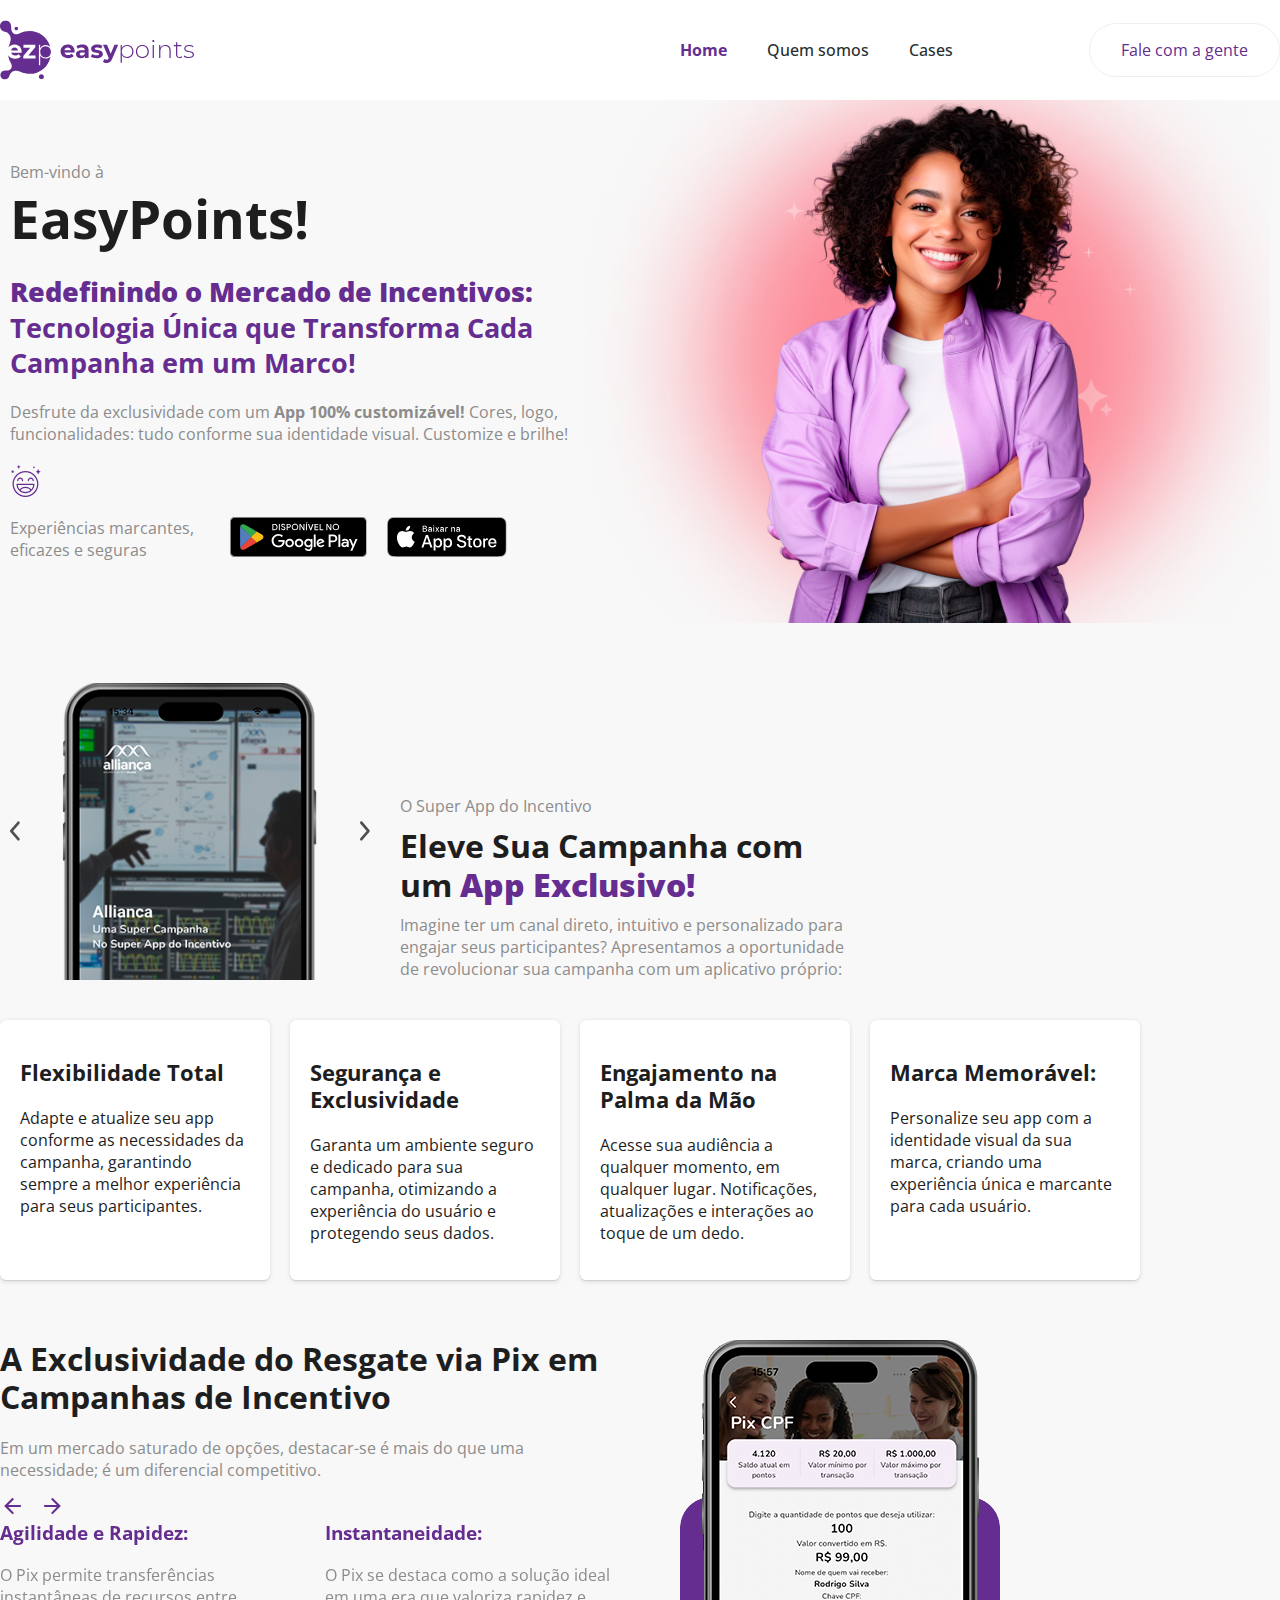
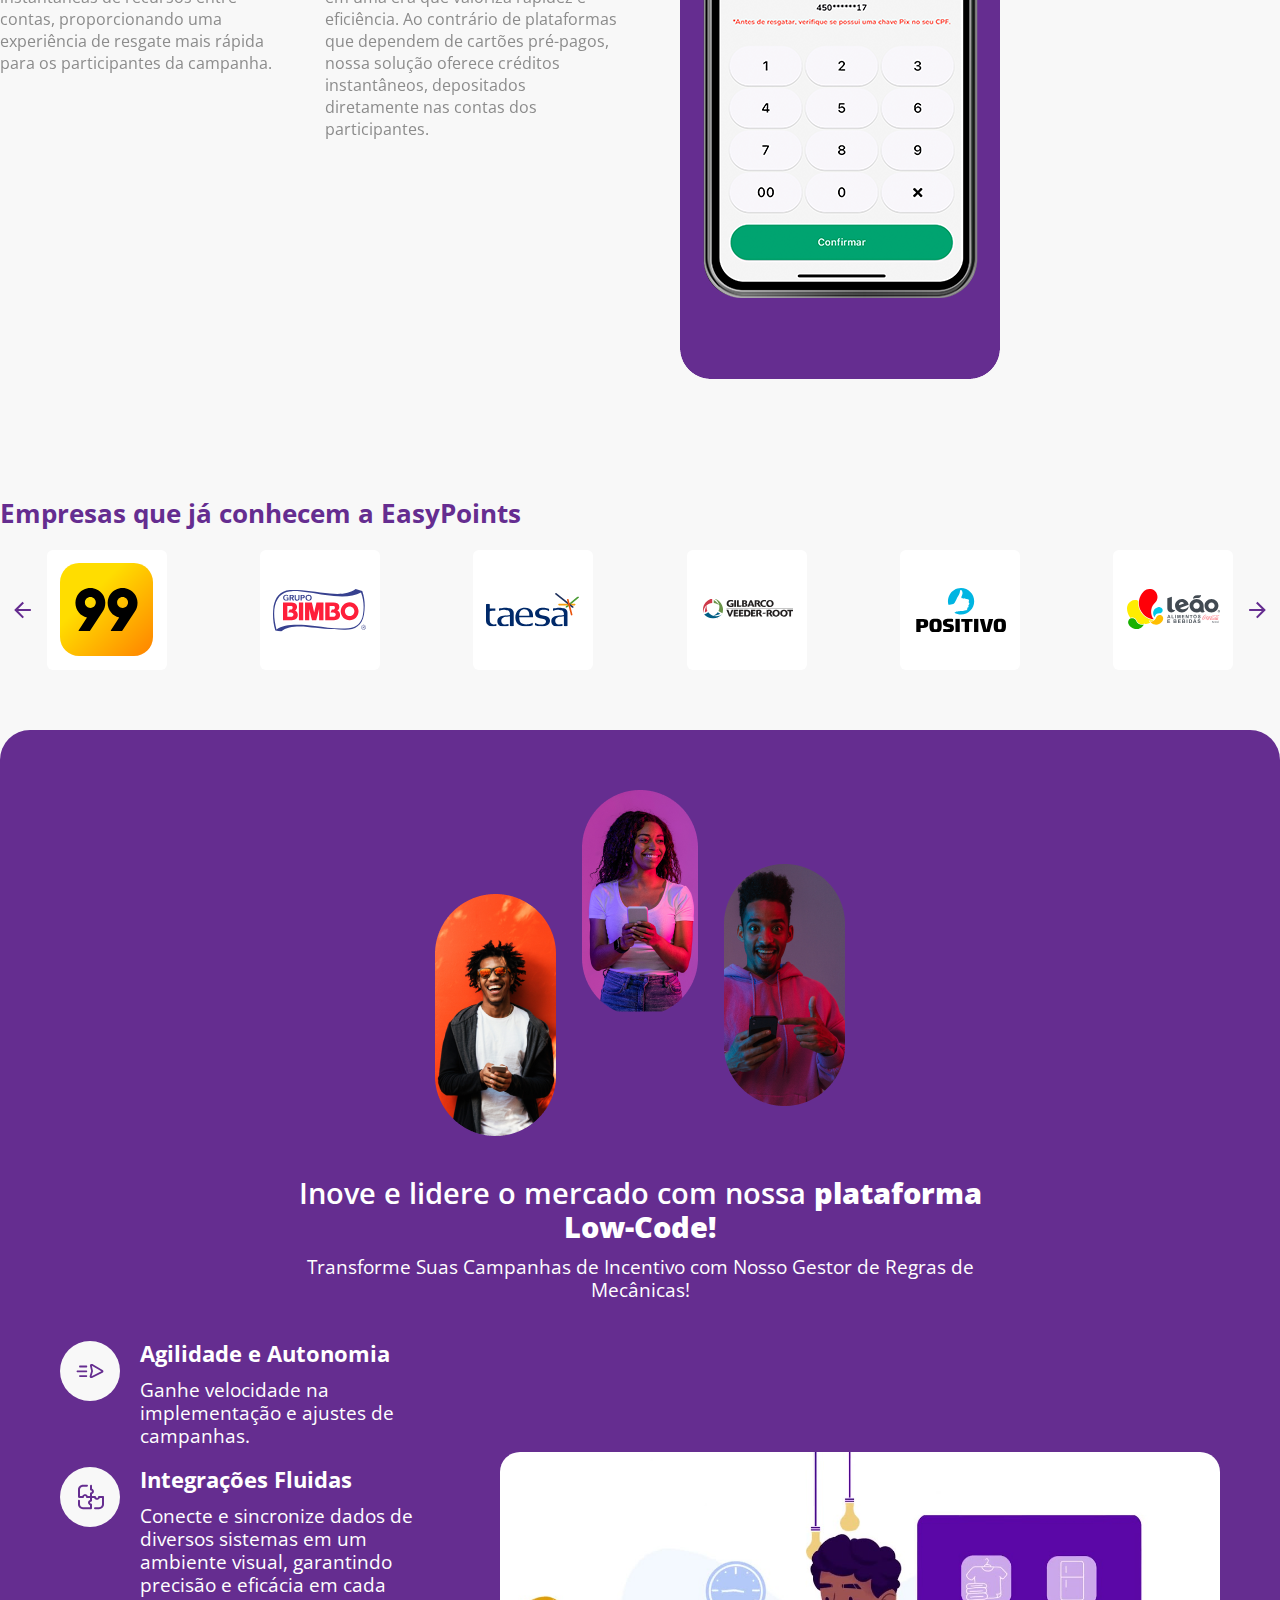
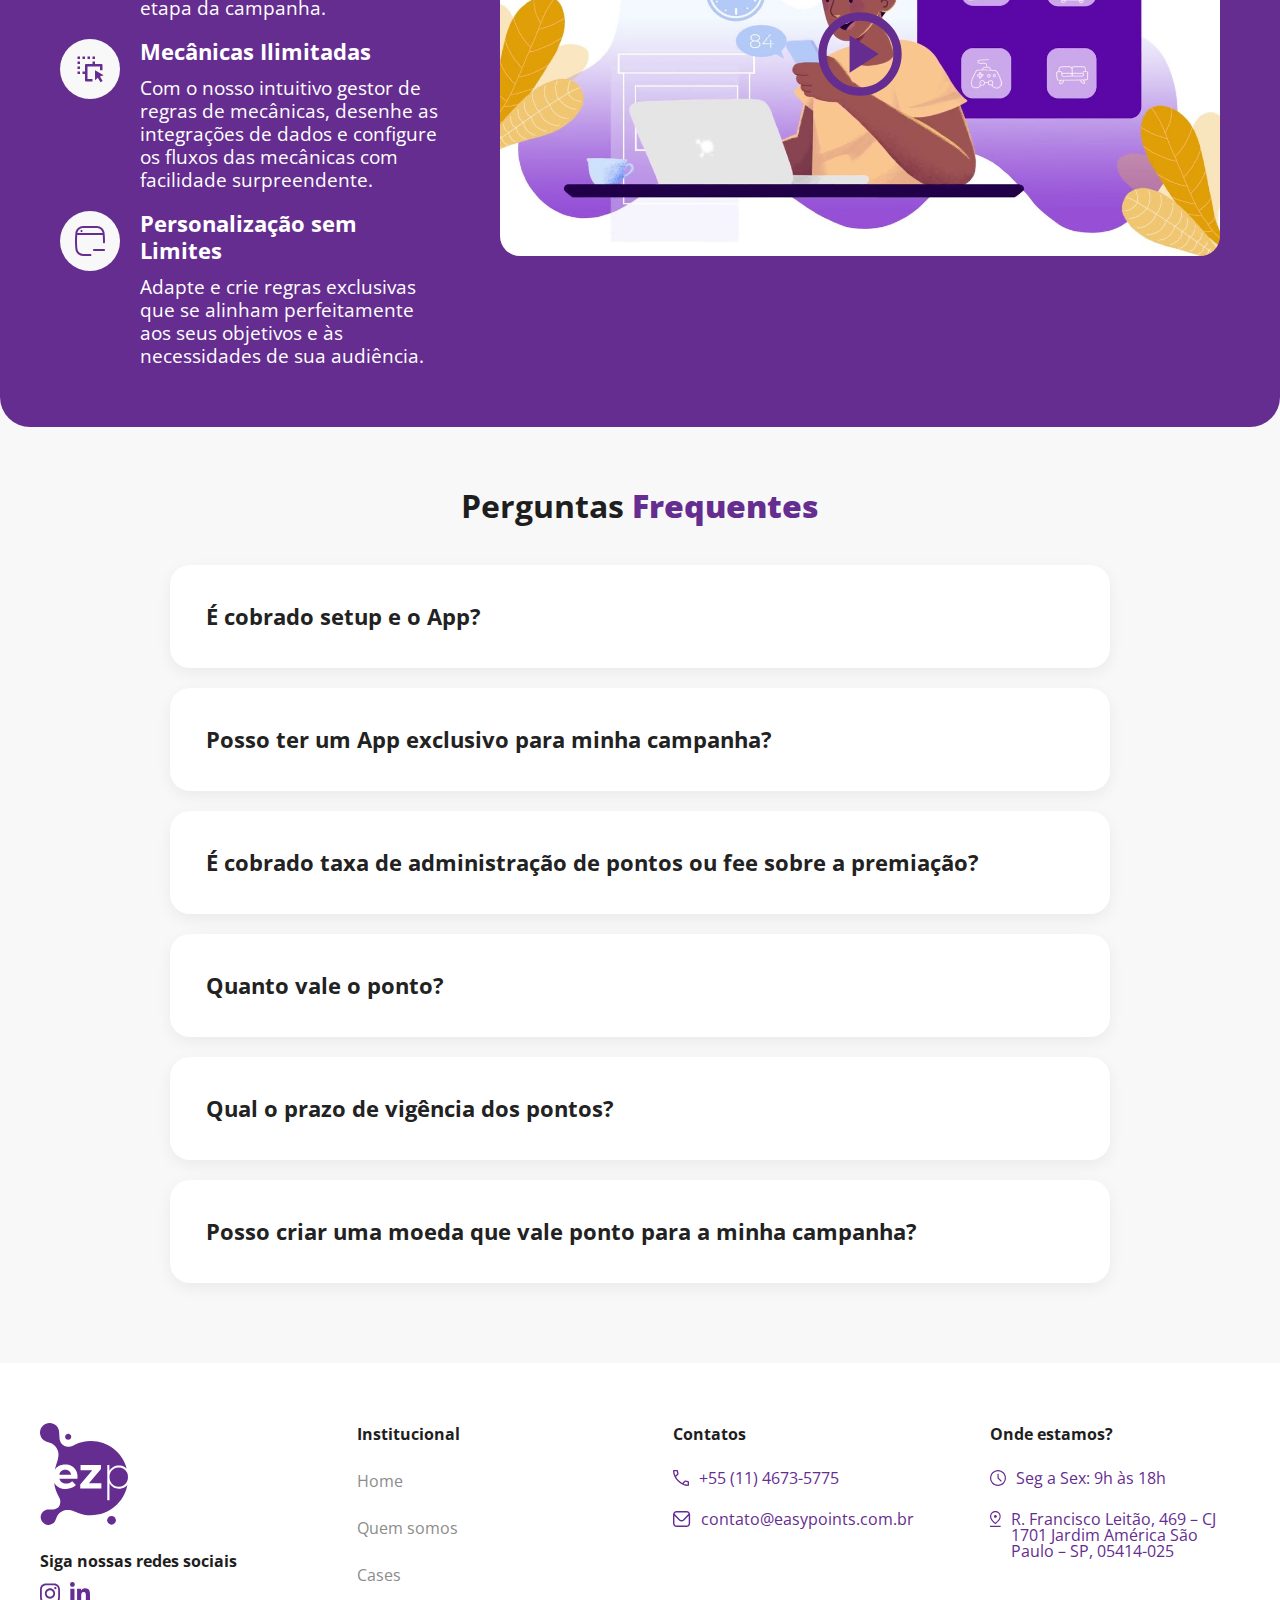
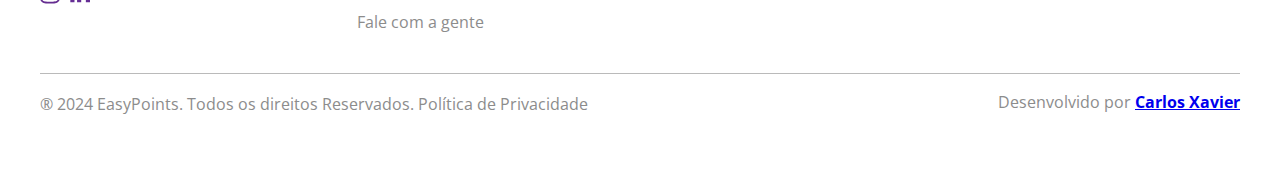
==== index.html @ 07f741fc "add page cases" ====
<!DOCTYPE html>
<html lang="pt-br">

<head>
    <meta charset="UTF-8">
    <meta name="viewport" content="width=device-width, initial-scale=1.0">
    <title>Home - EasyPoints Incentivos</title>
    <link rel="stylesheet" href="css/style.css">
    <link rel="stylesheet" href="css/swiper-bundle.min.css">
    <meta name="description"
        content="Saiba mais sobre a EasyPoints, a plataforma de automação em campanhas de incentivo, única com App 100% personalizado e customizado.">
    <link rel="apple-touch-icon" sizes="180x180" href="favicon/apple-touch-icon.png">
    <link rel="icon" type="image/png" sizes="32x32" href="favicon/favicon-32x32.png">
    <link rel="icon" type="image/png" sizes="16x16" href="favicon/favicon-16x16.png">
    <link rel="manifest" href="favicon/site.webmanifest">
    <meta name="msapplication-TileColor" content="#da532c">
    <meta name="theme-color" content="#ffffff">
</head>

<body>


    <header>
        <div class="menu_mobile">

            <a href="index.html">
                <img src="img/easy-points_logo.svg" alt="Easy points">
            </a>

            <svg class="menu_open" width="64" height="30" viewBox="0 0 64 30" fill="none"
                xmlns="http://www.w3.org/2000/svg">
                <rect width="64" height="2" rx="1" fill="#652d90" />
                <rect y="14" width="42.9589" height="2" rx="1" fill="#652d90" />
                <rect y="28" width="56.9863" height="2" rx="1" fill="#652d90" />
            </svg>

        </div>

        <div class="container_menu" id="container_menu">
            <div class="container_menu_int">
                <div class="area_menu">

                    <svg class="close" width="33" height="32" viewBox="0 0 33 32" fill="none"
                        xmlns="http://www.w3.org/2000/svg">
                        <rect x="0.583984" y="30.4811" width="42.9589" height="2" rx="1"
                            transform="rotate(-45 0.583984 30.4811)" fill="#ffffff" />
                        <rect x="30.9604" y="31.8955" width="42.9589" height="2" rx="1"
                            transform="rotate(-135 30.9604 31.8955)" fill="#ffffff" />
                    </svg>

                    <a href="index.html">
                        <img class="logo_desktop" src="img/easy-points_logo.svg" alt="Easy points">
                    </a>

                    <div class="area_menu_btn">
                        <nav>
                            <ul>
                                <li>
                                    <a class="active" href="index.html">Home</a>
                                </li>
                                <li>
                                    <a href="quem_somos.html">Quem somos</a>
                                </li>
                                <li>
                                    <a href="cases.html">Cases</a>
                                </li>
                            </ul>
                        </nav>

                        <a class="btn_menu_link" href="#">

                            <h2>
                                Fale com a gente
                            </h2>

                        </a>


                    </div>


                </div>
            </div>
        </div>
    </header>

    <main>
        <section id="home">
            <div class="container_1">
                <div class="container_1_int">
                    <div class="area_container_1">
                        <div class="area_text_container_1">
                            <div class="area_titles_container_1">
                                <div class="info_container_1">
                                    <p>
                                        Bem-vindo à
                                    </p>
                                </div>
                                <div class="title_container_1">
                                    <h1>
                                        EasyPoints!
                                    </h1>
                                </div>
                            </div>

                            <div class="sub_title_container_1">
                                <p>
                                    <b>Redefinindo o Mercado de Incentivos:</b>
                                    Tecnologia Única que Transforma
                                    Cada Campanha em um Marco!
                                </p>
                            </div>

                            <div class="sub_info_container_1">
                                <p>
                                    Desfrute da exclusividade com um <b>App 100% customizável!</b> Cores, logo,
                                    funcionalidades: tudo conforme sua identidade visual. Customize e brilhe!
                                </p>
                            </div>

                            <img src="img/icon_happy.svg" alt="">

                            <div class="area_app_containe_1">
                                <div class="sub_info_container_1">
                                    <p>
                                        Experiências marcantes,
                                        eficazes e seguras
                                    </p>
                                </div>
                                <a href="#">
                                    <img src="img/icon-googleplay-adges.svg" alt="">
                                </a>
                                <a href="#">
                                    <img src="img/icon-apple-adges.svg" alt="">
                                </a>

                            </div>

                        </div>

                        <img class="hero_home" src="img/hero-home.png" alt="">

                    </div>
                </div>
            </div>
        </section>
    </main>


    <div class="container_2">
        <div class="container_2_int">
            <div class="area_container_2">
                <div class="swiper_1 swiper mx-0 ml-0 p-0 relative overflow-hidden transition-opacity h-8"
                    x-ref="container">
                    <div class="swiper-wrapper flex flex-rows justify-start items-center text-sm !ease-linear">

                        <div class="swiper-slide">
                            <img src="img/app_ezp_allianca-300x297.png" alt="">
                        </div>
                        <div class="swiper-slide">
                            <img src="img/app_ezp_jcb-300x297.png" alt="">
                        </div>
                        <div class="swiper-slide">
                            <img src="img/app_ezp_rodoil-300x297.png" alt="">
                        </div>
                        <div class="swiper-slide">
                            <img src="img/app_ezp_viter-300x297.png" alt="">
                        </div>

                    </div>
                    <svg class="swiper-button-prev" width="10" height="44" viewBox="0 0 25 49" fill="none"
                        xmlns="http://www.w3.org/2000/svg">
                        <path
                            d="M23.3889 1.07059C23.9843 1.7563 24.3188 2.68619 24.3188 3.65578C24.3188 4.62536 23.9843 5.55525 23.3889 6.24096L7.66668 24.3409L23.3889 42.4409C23.9675 43.1305 24.2876 44.0542 24.2804 45.0129C24.2731 45.9716 23.9391 46.8887 23.3502 47.5667C22.7613 48.2447 21.9647 48.6292 21.1319 48.6375C20.2991 48.6459 19.4968 48.2773 18.8977 47.6112L0.92995 26.9261C0.334503 26.2404 1.879e-07 25.3105 1.80702e-07 24.3409C1.73504e-07 23.3713 0.334503 22.4414 0.92995 21.7557L18.8977 1.07059C19.4934 0.385092 20.3011 0 21.1433 0C21.9855 0 22.7933 0.385092 23.3889 1.07059Z"
                            fill="#514F4F" />
                    </svg>


                    <svg class="swiper-button-next" width="10" height="44" viewBox="0 0 25 49" fill="none"
                        xmlns="http://www.w3.org/2000/svg">
                        <path
                            d="M0.929957 47.5671C0.334511 46.8814 7.84429e-06 45.9515 7.92185e-06 44.9819C7.99942e-06 44.0123 0.334511 43.0824 0.929957 42.3967L16.6522 24.2968L0.92996 6.19682C0.351389 5.50719 0.0312459 4.58353 0.0384825 3.6248C0.045719 2.66606 0.379757 1.74895 0.968651 1.07099C1.55754 0.393038 2.35418 0.00848578 3.18697 0.000154555C4.01976 -0.00817667 4.82207 0.360384 5.42111 1.02645L23.3889 21.7116C23.9843 22.3973 24.3188 23.3272 24.3188 24.2968C24.3188 25.2664 23.9843 26.1963 23.3889 26.882L5.42111 47.5671C4.82548 48.2526 4.01775 48.6377 3.17553 48.6377C2.33332 48.6377 1.52558 48.2526 0.929957 47.5671Z"
                            fill="#514F4F" />
                    </svg>

                </div>


                <div class="area_text_container_2">
                    <div class="info_container_2">
                        <p>
                            O Super App do Incentivo
                        </p>
                    </div>
                    <div class="title_container_2">
                        <h2>
                            Eleve Sua Campanha com um <b>App Exclusivo!</b>
                        </h2>
                    </div>
                    <div class="sub_title_container_2">
                        <p>
                            Imagine ter um canal direto, intuitivo e personalizado para engajar seus participantes?
                            Apresentamos a oportunidade de revolucionar sua campanha com um aplicativo próprio:
                        </p>
                    </div>
                </div>

            </div>

            <div class="area_box_container_2">
                <div class="box_container_2">
                    <div class="box_container_2_int">
                        <div class="title_box_container_2">
                            <h2>
                                Flexibilidade Total
                            </h2>
                        </div>
                        <div class="sub_title_box_container_2">
                            <p>
                                Adapte e atualize seu app conforme as necessidades da campanha, garantindo sempre a
                                melhor experiência para seus participantes.
                            </p>
                        </div>
                    </div>
                </div>
                <div class="box_container_2">
                    <div class="box_container_2_int">
                        <div class="title_box_container_2">
                            <h2>
                                Segurança e Exclusividade
                            </h2>
                        </div>
                        <div class="sub_title_box_container_2">
                            <p>
                                Garanta um ambiente seguro e dedicado para sua campanha, otimizando a experiência do
                                usuário e protegendo seus dados.
                            </p>
                        </div>
                    </div>
                </div>
                <div class="box_container_2">
                    <div class="box_container_2_int">
                        <div class="title_box_container_2">
                            <h2>
                                Engajamento na Palma da Mão
                            </h2>
                        </div>
                        <div class="sub_title_box_container_2">
                            <p>
                                Acesse sua audiência a qualquer momento, em qualquer lugar. Notificações, atualizações e
                                interações ao toque de um dedo.
                            </p>
                        </div>
                    </div>
                </div>
                <div class="box_container_2">
                    <div class="box_container_2_int">
                        <div class="title_box_container_2">
                            <h2>
                                Marca Memorável:
                            </h2>
                        </div>
                        <div class="sub_title_box_container_2">
                            <p>
                                Personalize seu app com a identidade visual da sua marca, criando uma experiência única
                                e marcante para cada usuário.
                            </p>
                        </div>
                    </div>
                </div>
            </div>

        </div>
    </div>



    <div class="container_3">
        <div class="container_3_int">
            <div class="area_container_3">

                <div class="area_text_container_3">
                    <div class="area_title_container_3">
                        <div class="title_container_3">
                            <h2>
                                A Exclusividade do Resgate via Pix em Campanhas de Incentivo
                            </h2>
                        </div>
                        <div class="sub_title_container_3">
                            <p>
                                Em um mercado saturado de opções, destacar-se é mais do que uma necessidade; é um
                                diferencial competitivo.
                            </p>
                        </div>
                    </div>


                    <div class="swiper_2 swiper mx-0 ml-0 p-0 relative overflow-hidden transition-opacity h-8"
                        x-ref="container">
                        <div class="swiper-wrapper flex flex-rows justify-start items-center text-sm !ease-linear">

                            <div class="swiper-slide">
                                <div class="area_box_text_container_3">
                                    <div class="title_box_container_3">
                                        <h2>
                                            Agilidade e Rapidez:
                                        </h2>
                                    </div>
                                    <div class="sub_title_box_container_3">
                                        <p>
                                            O Pix permite transferências instantâneas de recursos entre contas,
                                            proporcionando uma experiência de resgate mais rápida para os participantes
                                            da campanha.
                                        </p>
                                    </div>
                                </div>
                            </div>

                            <div class="swiper-slide">
                                <div class="area_box_text_container_3">
                                    <div class="title_box_container_3">
                                        <h2>
                                            Instantaneidade:
                                        </h2>
                                    </div>
                                    <div class="sub_title_box_container_3">
                                        <p>
                                            O Pix se destaca como a solução ideal em uma era que valoriza rapidez e
                                            eficiência. Ao contrário de plataformas que dependem de cartões pré-pagos,
                                            nossa solução oferece créditos instantâneos, depositados diretamente nas
                                            contas dos participantes.
                                        </p>
                                    </div>
                                </div>
                            </div>

                            <div class="swiper-slide">
                                <div class="area_box_text_container_3">
                                    <div class="title_box_container_3">
                                        <h2>
                                            Menos é Mais:
                                        </h2>
                                    </div>
                                    <div class="sub_title_box_container_3">
                                        <p>
                                            Ao reduzir a demanda por plástico e papel na produção de cartões físicos de
                                            premiação, contribuímos para a conservação de recursos naturais, como água e
                                            energia, que são utilizados no processo de fabricação desses materiais.
                                        </p>
                                    </div>
                                </div>
                            </div>

                            <div class="swiper-slide">
                                <div class="area_box_text_container_3">
                                    <div class="title_box_container_3">
                                        <h2>
                                            Personalização e Segurança:
                                        </h2>
                                    </div>
                                    <div class="sub_title_box_container_3">
                                        <p>
                                            O Pix é permitido apenas para a chave que seja do tipo CPF e do próprio
                                            participante, garantimos uma experiência personalizada e mais segura. Isso
                                            assegura que os prêmios sejam destinados diretamente ao indivíduo
                                            reconhecido, sem margem para erros ou fraudes.
                                        </p>
                                    </div>
                                </div>
                            </div>

                            <div class="swiper-slide">
                                <div class="area_box_text_container_3">
                                    <div class="title_box_container_3">
                                        <h2>
                                            Segurança Garantida:
                                        </h2>
                                    </div>
                                    <div class="sub_title_box_container_3">
                                        <p>
                                            Com os rigorosos protocolos de segurança do sistema Pix, os participantes
                                            têm total confiança de que suas transações são seguras.
                                        </p>
                                    </div>
                                </div>
                            </div>

                            <div class="swiper-slide">
                                <div class="area_box_text_container_3">
                                    <div class="title_box_container_3">
                                        <h2>
                                            Sem Taxas Escondidas:
                                        </h2>
                                    </div>
                                    <div class="sub_title_box_container_3">
                                        <p>
                                            Enquanto cartões pré-pagos frequentemente embutem custos adicionais, o
                                            resgate via Pix garante a transparência total. Os participantes recebem
                                            exatamente o que ganharam, sem surpresas desagradáveis.
                                        </p>
                                    </div>
                                </div>
                            </div>


                        </div>
                        <img class="swiper-button-prev" src="img/arrow_prev.svg" alt="">
                        <img class="swiper-button-next" src="img/arrow_next.svg" alt="">

                    </div>

                </div>

                <img class="pix_ezp" src="img/pix_ezp_site.png" alt="">


            </div>
        </div>
    </div>


    <div class="container_4">
        <div class="container_4_int">
            <div class="area_container_4">
                <div class="title_container_4">
                    <h2>
                        Empresas que já conhecem a EasyPoints
                    </h2>
                </div>

                <div class="swiper_3 swiper mx-0 ml-0 p-0 relative overflow-hidden transition-opacity h-8"
                    x-ref="container">
                    <div class="swiper-wrapper flex flex-rows justify-start items-center text-sm !ease-linear">

                        <div class="swiper-slide">
                            <img src="img/cl-99.svg" alt="">
                        </div>
                        <div class="swiper-slide">
                            <img src="img/cl-grupo-bimbo.svg" alt="">
                        </div>
                        <div class="swiper-slide">
                            <img src="img/cl-taesa.svg" alt="">
                        </div>
                        <div class="swiper-slide">
                            <img src="img/cl-gilbarco.svg" alt="">
                        </div>
                        <div class="swiper-slide">
                            <img src="img/cl-positivo.svg" alt="">
                        </div>
                        <div class="swiper-slide">
                            <img src="img/cl-leao-alimentos-bebidas.svg" alt="">
                        </div>
                        <div class="swiper-slide">
                            <img src="img/cl-jcb_.svg" alt="">
                        </div>
                        <div class="swiper-slide">
                            <img src="img/uab_Motors.png" alt="">
                        </div>
                        <div class="swiper-slide">
                            <img src="img/cl-probel.svg" alt="">
                        </div>
                        <div class="swiper-slide">
                            <img src="img/cl-master.svg" alt="">
                        </div>

                    </div>
                    <img class="swiper-button-prev" src="img/arrow_prev.svg" alt="">
                    <img class="swiper-button-next" src="img/arrow_next.svg" alt="">

                </div>

            </div>
        </div>
    </div>


    <div class="container_5">
        <div class="container_5_int">
            <div class="area_container_5">
                <div class="area_low_code">
                    <img class="lowcode" src="img/asset-mock-lowcode.png" alt="">
                    <div class="area_titles_low_code">
                        <div class="title_low_code">
                            <h2>
                                Inove e lidere o mercado com nossa <b>plataforma Low-Code!</b>
                            </h2>
                        </div>
                        <div class="sub_title_low_code">
                            <p>
                                Transforme Suas Campanhas de Incentivo com Nosso Gestor de Regras de Mecânicas!
                            </p>
                        </div>
                    </div>
                </div>


                <div class="area_beneficios">
                    <div class="area_icones">
                        <div class="icones_beneficios">
                            <img src="img/icone_agilidade.svg" alt="">
                            <div class="area_text_beneficios">
                                <div class="title_beneficios">
                                    <h2>
                                        Agilidade e Autonomia
                                    </h2>
                                </div>
                                <div class="sub_title_beneficios">
                                    <p>
                                        Ganhe velocidade na implementação e ajustes de campanhas.
                                    </p>
                                </div>
                            </div>
                        </div>

                        <div class="icones_beneficios">
                            <img src="img/icone_integracoes.svg" alt="">
                            <div class="area_text_beneficios">
                                <div class="title_beneficios">
                                    <h2>
                                        Integrações Fluidas
                                    </h2>
                                </div>
                                <div class="sub_title_beneficios">
                                    <p>
                                        Conecte e sincronize dados de diversos sistemas em um ambiente visual,
                                        garantindo precisão e eficácia em cada etapa da campanha.
                                    </p>
                                </div>
                            </div>
                        </div>

                        <div class="icones_beneficios">
                            <img src="img/icone_mecanicas.svg" alt="">
                            <div class="area_text_beneficios">
                                <div class="title_beneficios">
                                    <h2>
                                        Mecânicas Ilimitadas
                                    </h2>
                                </div>
                                <div class="sub_title_beneficios">
                                    <p>
                                        Com o nosso intuitivo gestor de regras de mecânicas, desenhe as integrações de
                                        dados e configure os fluxos das mecânicas com facilidade surpreendente.
                                    </p>
                                </div>
                            </div>
                        </div>

                        <div class="icones_beneficios">
                            <img src="img/icone_personalizacao.svg" alt="">
                            <div class="area_text_beneficios">
                                <div class="title_beneficios">
                                    <h2>
                                        Personalização sem Limites
                                    </h2>
                                </div>
                                <div class="sub_title_beneficios">
                                    <p>
                                        Adapte e crie regras exclusivas que se alinham perfeitamente aos seus objetivos
                                        e às necessidades de sua audiência.
                                    </p>
                                </div>
                            </div>
                        </div>
                    </div>

                    <div class="area_player">
                        <div class="up_container">
                            <div class="player-wrapper">
                                <video poster="img/maxresdefault.jpg" class="player" width="720" height="480"
                                    preload="metadata" controls loop muted playsinline>
                                    <source src="video/Easypoints_Super_App_do_Incentivo.mp4" type="video/mp4">
                                    </source>
                                </video>
                                <script defer>

                                    var player = document.querySelector('.player');
                                    player.controls = false;
                                    setTimeout(() => {
                                        player.play();
                                    }, 5000);
                                    function playClick() {
                                        player.play();
                                        player.volume = 1;
                                        player.muted = false;
                                        player.currentTime = 0;
                                        player.controls = false;

                                        document.querySelector(".thumb_1").style.display = "none";
                                        //document.querySelector(".hidden_controls").style.display = "none";

                                    }

                                    function pauseClick() {
                                        player.pause();
                                        document.querySelector(".thumb_2").style.display = "flex";
                                    }

                                    function returnVideo() {
                                        player.play();
                                        document.querySelector(".thumb_2").style.display = "none";
                                    }

                                </script>

                                <div class="thumb_1" onclick="playClick()">
                                    <img class="icon_video" src="img/play_circle.svg" alt="" width="113" height="133">
                                </div>

                                <div class="thumb_2" onclick="returnVideo()">
                                    <img class="icon_video" src="img/play_circle.svg" alt="" width="113" height="133">
                                </div>

                                <div class="hidden_controls"></div>

                                <div class="glass" onclick="pauseClick()"></div>
                            </div>
                        </div>
                    </div>


                </div>

            </div>
        </div>
    </div>



    <div class="container_faq">
        <div class="container_faq_int">

            <div class="area_faq">
                <div class="title_faq_quests">
                    <h2>Perguntas <b>Frequentes</b></h2>
                </div>

                <div class="faq_quests">

                    <div class="title_faq_total">
                        <div class="quest">
                            <h2>
                                É cobrado setup e o App?
                            </h2>
                            <img class="btn_1" src="img/faq_1.png" alt="">
                            <!--<img class="btn_2" src="img/faq_2.png" alt="">-->
                        </div>


                        <div class="aswer">
                            <h2>
                                Não, desenvolvemos nossa própria tecnologia onde conseguimos gerar Apps para cada
                                cliente sem a necessidade de setup, de forma automatizada e padronizada, eliminando o
                                fator custo no onboarding de cada campanha. Esse custo, que é revertido em premiação,
                                torna a campanha muito mais atraente e engajante.
                            </h2>
                        </div>
                    </div>

                    <div class="title_faq_total">
                        <div class="quest">
                            <h2>
                                Posso ter um App exclusivo para minha campanha?
                            </h2>
                            <img class="btn_1" src="img/faq_1.png" alt="">

                        </div>


                        <div class="aswer">
                            <h2>
                                Sim, a plataforma EasyPoints permite a criação de um App exclusivo para cada campanha,
                                onde o cliente escolhe as funcionalidades que irão conter no aplicativo, personaliza
                                cores, imagens e até mesmo o catálogo de prêmios. É possível filtrar categorias e marcas
                                de acordo com a temática e o público-alvo.
                            </h2>
                        </div>
                    </div>

                    <div class="title_faq_total">
                        <div class="quest">
                            <h2>
                                É cobrado taxa de administração de pontos ou fee sobre a premiação?
                            </h2>
                            <img class="btn_1" src="img/faq_1.png" alt="">

                        </div>


                        <div class="aswer">
                            <h2>
                                Nosso modelo comercial é bastante transparente, não cobramos taxa de administração sobre
                                a pontuação, tampouco fee sobre a premiação. Alguns produtos disponíveis em nosso
                                catálogo possuem taxa de administração do fornecedor; para esses produtos, a taxa é
                                convertida automaticamente em pontos e compõe o total no momento do resgate.
                            </h2>
                        </div>
                    </div>
                    <div class="title_faq_total">
                        <div class="quest">
                            <h2>
                                Quanto vale o ponto?
                            </h2>
                            <img class="btn_1" src="img/faq_1.png" alt="">

                        </div>


                        <div class="aswer">
                            <h2>
                                Quem define o valor de cada ponto é o cliente. Auxiliamos na definição do valor de cada
                                ponto, construindo juntos a engenharia financeira com dados históricos para um melhor
                                aproveitamento e engajamento dos participantes.
                            </h2>
                        </div>
                    </div>
                    <div class="title_faq_total">
                        <div class="quest">
                            <h2>
                                Qual o prazo de vigência dos pontos?
                            </h2>
                            <img class="btn_1" src="img/faq_1.png" alt="">

                        </div>


                        <div class="aswer">
                            <h2>
                                O prazo de vigência é determinado no planejamento da campanha. Sugerimos que o ganhador
                                tenha no mínimo 30 dias e no máximo 12 meses para utilizar os pontos para resgate em
                                nossa plataforma de recompensa.
                            </h2>
                        </div>
                    </div>
                    <div class="title_faq_total">
                        <div class="quest">
                            <h2>
                                Posso criar uma moeda que vale ponto para a minha campanha?
                            </h2>
                            <img class="btn_1" src="img/faq_1.png" alt="">

                        </div>


                        <div class="aswer">
                            <h2>
                                Sim, a plataforma EasyPoints permite a criação de uma moeda própria para cada campanha.
                            </h2>
                        </div>
                    </div>
                </div>

            </div>

        </div>
    </div>



    <footer id="footer">
        <div class="container_footer">
            <div class="container_footer_int">
                <div class="area_footer">
                    <div class="area_footer_1">
                        <img class="logo_footer" src="img/eazypoints-footer.svg" alt="">

                        <div class="redes_sociais">
                            <h2>
                                Siga nossas redes sociais
                            </h2>
                            <div class="area_redes_sociais">
                                <a href="#"><img src="img/instagram.svg" alt=""></a>
                                <a href="#"><img src="img/linkedin.svg" alt=""></a>
                            </div>

                        </div>

                    </div>


                    <div class="area_footer_1">

                        <div class="area_2_footer_texts">
                            <div class="title_area_footer">
                                <h2>
                                    Institucional
                                </h2>
                            </div>
                            <a href="index.html">
                                <h2 class="active">Home</h2>
                            </a>

                            <a href="quem_somos.html">
                                <h2>Quem somos</h2>
                            </a>

                            <a href="cases.html">
                                <h2>Cases</h2>
                            </a>

                            <a href="#">
                                <h2>Fale com a gente</h2>
                            </a>


                        </div>

                    </div>

                    <div class="area_footer_1">
                        <div class="area_2_footer_texts">
                            <div class="title_area_footer">
                                <h2>
                                    Contatos
                                </h2>
                            </div>

                            <div class="area_contato">
                                <img src="img/tel.svg" alt="">
                                <div class="info_footer">
                                    <p>
                                        <a href="tel:+551146735775">
                                            +55 (11) 4673-5775
                                        </a>
                                    </p>
                                </div>
                            </div>

                            <div class="area_contato">
                                <img src="img/email.svg" alt="">
                                <div class="info_footer">
                                    <p>
                                        <a href="mailto:contato@easypoints.com.br"
                                            aria-label="contato@easypoints.com.br">
                                            contato@easypoints.com.br
                                        </a>
                                    </p>
                                </div>
                            </div>

                        </div>

                    </div>

                    <div class="area_footer_1">
                        <div class="area_2_footer_texts">
                            <div class="title_area_footer">
                                <h2>
                                    Onde estamos?
                                </h2>
                            </div>

                            <div class="area_contato">
                                <img src="img/horario.svg" alt="">
                                <div class="info_footer">
                                    <p>
                                        Seg a Sex: 9h às 18h
                                    </p>
                                </div>
                            </div>

                            <div class="area_contato">
                                <img src="img/localizacao.svg" alt="">
                                <div class="info_footer">
                                    <p>
                                        <a href="https://maps.app.goo.gl/r9fkbQzHzkMbqe3LA">
                                            R. Francisco Leitão, 469 – CJ 1701 Jardim América São Paulo – SP, 05414-025
                                        </a>
                                    </p>
                                </div>
                            </div>
                        </div>
                    </div>

                </div>

                <div class="area_copy">
                    <div class="title_copy">
                        <p>
                            ® 2024 EasyPoints. Todos os direitos Reservados. Política de Privacidade
                        </p>
                    </div>
                    <div class="desenvolvido">
                        <p>
                            Desenvolvido por <a href="https://carlosxavier.dev.br/" target="_blank">Carlos Xavier</a>
                        </p>
                    </div>
                </div>

            </div>
        </div>
    </footer>


    <script src="https://cdn.jsdelivr.net/npm/swiper@11/swiper-bundle.min.js"></script>
    <script defer src="js/script.js"></script>

    <script>
        const swiper = new Swiper('.swiper_1', {
            // Optional parameters
            direction: 'horizontal',

            // If we need pagination
            pagination: {
                el: '.swiper-pagination',
                clickable: true,
            },

            autoplay: {
                delay: 7000,
                disableOnInteraction: false,
                pauseOnMouseEnter: true,
            },
            spaceBetween: 30,
            centeredSlides: false,
            loop: true,
            slidesPerView: 1,


            breakpoints: {
                // when window width is >= 320px
                320: {
                    slidesPerView: 1,

                },
                // when window width is >= 480px
                480: {
                    slidesPerView: 1,

                },
                // when window width is >= 640px
                640: {
                    slidesPerView: 1,

                },
                // when window width is >= 1024px
                1024: {
                    slidesPerView: 1,

                }
            },


            // Navigation arrows
            navigation: {
                nextEl: '.swiper-button-next',
                prevEl: '.swiper-button-prev',
            },

        });

        const swiper_2 = new Swiper('.swiper_2', {
            // Optional parameters
            direction: 'horizontal',

            // If we need pagination
            pagination: {
                el: '.swiper-pagination',
                clickable: true,
            },

            autoplay: {
                delay: 7000,
                disableOnInteraction: false,
                pauseOnMouseEnter: true,
            },
            spaceBetween: 30,
            centeredSlides: false,
            loop: true,
            slidesPerView: 2,


            breakpoints: {
                // when window width is >= 320px
                320: {
                    slidesPerView: 1,

                },
                // when window width is >= 480px
                480: {
                    slidesPerView: 1,

                },
                // when window width is >= 640px
                640: {
                    slidesPerView: 1,

                },
                // when window width is >= 1024px
                1024: {
                    slidesPerView: 2,

                },
                1440: {
                    slidesPerView: 2,

                }
            },


            // Navigation arrows
            navigation: {
                nextEl: '.swiper-button-next',
                prevEl: '.swiper-button-prev',
            },

        });


        const swiper_3 = new Swiper('.swiper_3', {
            // Optional parameters
            direction: 'horizontal',

            // If we need pagination
            pagination: {
                el: '.swiper-pagination',
                clickable: true,
            },

            autoplay: {
                delay: 7000,
                disableOnInteraction: false,
                pauseOnMouseEnter: true,
            },
            spaceBetween: 0,
            centeredSlides: false,
            loop: true,
            slidesPerView: 2,


            breakpoints: {
                // when window width is >= 320px
                320: {
                    slidesPerView: 2,

                },
                // when window width is >= 480px
                480: {
                    slidesPerView: 2,

                },
                // when window width is >= 640px
                640: {
                    slidesPerView: 4,

                },
                // when window width is >= 1024px
                1024: {
                    slidesPerView: 6,

                },
                1440: {
                    slidesPerView: 6,

                }
            },


            // Navigation arrows
            navigation: {
                nextEl: '.swiper-button-next',
                prevEl: '.swiper-button-prev',
            },

        });

    </script>
</body>

</html>
---- css/style.css ----
@import"https://fonts.googleapis.com/css2?family=Open+Sans:ital,wght@0,300..800;1,300..800&display=swap";*{box-sizing:border-box;font-family:"Open Sans"}body{margin:0px;padding:0px;background-color:#f8f8f8}:root{--color-content-text: #8c8c8c;--color-content-heading: #1e1e1e;--color-content-primary: #652d90}h1,h2,h3,p{margin:0px}header{width:100%;position:fixed;z-index:99;top:0px;background-color:#fff}.menu_open{display:none}.close{display:none}.menu_mobile{display:none}.container_menu{display:flex;justify-content:center;width:100%}.container_menu .container_menu_int{display:flex;justify-content:center;align-items:center;width:100%;max-width:1280px}.container_menu .container_menu_int .area_menu{display:flex;align-items:center;justify-content:space-between;width:100%;padding:20px 0px 20px 0px}.container_menu .container_menu_int .area_menu a{display:flex}.area_menu_btn{display:flex;align-items:center;justify-content:space-between;width:100%;max-width:600px}.area_menu_btn nav{width:100%;max-width:max-content}.area_menu_btn nav ul{display:flex;align-items:center;gap:40px;padding:0px;margin:0px;width:100%;max-width:max-content}.area_menu_btn nav ul li{list-style:none}.area_menu_btn nav ul li .active{color:#652d90;font-weight:bold}.area_menu_btn nav ul li a{color:#283032;font-weight:500;font-size:1em;line-height:100%;transition:all ease 200ms;text-decoration:none}.area_menu_btn nav ul li a:hover{color:#652d90}.area_menu_btn a{text-decoration:none}.area_menu_btn .btn_menu_link{position:relative;padding:1em 2em;border-radius:3em}.area_menu_btn .btn_menu_link h2{font-size:1em;color:var(--color-content-primary);font-weight:400;z-index:1}.area_menu_btn .btn_menu_link:hover h2{color:#fff !important}.area_menu_btn .btn_menu_link:hover::after{opacity:1}.area_menu_btn .btn_menu_link:hover::after h2{color:#fff !important}.area_menu_btn .btn_menu_link:before{content:"";position:absolute;top:0;left:0;right:0;bottom:0;border:1px solid #efefef;border-radius:3em}.area_menu_btn .btn_menu_link:after{content:"";position:absolute;top:0;left:0;right:0;bottom:0;opacity:0;transition:opacity .3s;background:linear-gradient(90deg, #652d90, #9747ff);border-radius:3em}.container_1{display:flex;justify-content:center;width:100%;padding-top:100px}.container_1 .container_1_int{display:flex;justify-content:center;align-items:center;max-width:1280px;width:100%}.container_1 .container_1_int .area_container_1{display:flex;align-items:center;justify-content:center;gap:0px;width:100%}.container_1 .container_1_int .area_container_1 .hero_home{max-width:700px;width:100%;height:auto}.container_1 .container_1_int .area_container_1 .area_text_container_1{display:flex;flex-direction:column;gap:20px;width:100%;max-width:560px}.container_1 .container_1_int .area_container_1 .area_text_container_1 img{max-width:max-content;width:100%;height:auto}.container_1 .container_1_int .area_container_1 .area_text_container_1 .area_titles_container_1{display:flex;flex-direction:column;gap:0px}.container_1 .container_1_int .area_container_1 .area_text_container_1 .area_titles_container_1 .info_container_1 p{font-size:1em;color:var(--color-content-text);font-weight:400}.container_1 .container_1_int .area_container_1 .area_text_container_1 .area_titles_container_1 .title_container_1 h1{font-size:3.3em;color:var(--color-content-heading);font-weight:700}.container_1 .container_1_int .area_container_1 .area_text_container_1 .sub_title_container_1 p{font-size:1.7em;font-weight:700;color:var(--color-content-primary);line-height:130%}.container_1 .container_1_int .area_container_1 .area_text_container_1 .sub_title_container_1 p b{font-weight:800}.container_1 .container_1_int .area_container_1 .area_text_container_1 .sub_info_container_1 p{font-size:1em;color:var(--color-content-text);font-weight:400}.container_1 .container_1_int .area_container_1 .area_text_container_1 .sub_info_container_1 p b{font-weight:700}.container_1 .container_1_int .area_container_1 .area_text_container_1 .area_app_containe_1{display:flex;justify-content:flex-start;align-items:flex-start;gap:20px}.container_1 .container_1_int .area_container_1 .area_text_container_1 .area_app_containe_1 a img{max-width:max-content;width:100%;height:auto}.container_1 .container_1_int .area_container_1 .area_text_container_1 .area_app_containe_1 .sub_info_container_1{max-width:200px;width:100%}.container_1 .container_1_int .area_container_1 .area_text_container_1 .area_app_containe_1 .sub_info_container_1 p{font-size:1em;color:var(--color-content-text);font-weight:400}.container_1 .container_1_int .area_container_1 .area_text_container_1 .area_app_containe_1 .sub_info_container_1 p b{font-weight:700}.container_2{display:flex;justify-content:center;width:100%;padding:60px 0px 60px 0px}.container_2 .container_2_int{display:flex;justify-content:flex-start;align-items:flex-start;flex-direction:column;gap:40px;max-width:1280px;width:100%}.container_2 .container_2_int .area_container_2{display:flex;justify-content:flex-start;align-items:flex-end;gap:20px}.container_2 .container_2_int .area_container_2 .swiper_1{width:100%;height:100%;max-width:380px !important;overflow-y:visible !important}.container_2 .container_2_int .area_container_2 .swiper-button-next,.container_2 .container_2_int .area_container_2 .swiper-button-prev{width:10px}.container_2 .container_2_int .area_container_2 .swiper-slide{display:flex !important;justify-content:center}.container_2 .container_2_int .area_container_2 .area_text_container_2{display:flex;flex-direction:column;gap:10px;width:100%;max-width:460px}.container_2 .container_2_int .area_container_2 .area_text_container_2 .info_container_2 p{font-size:1em;color:var(--color-content-text);font-weight:400}.container_2 .container_2_int .area_container_2 .area_text_container_2 .title_container_2 h2{font-size:2em;font-weight:700;color:var(--color-content-heading);line-height:120%}.container_2 .container_2_int .area_container_2 .area_text_container_2 .title_container_2 h2 b{color:var(--color-content-primary)}.container_2 .container_2_int .area_container_2 .area_text_container_2 .sub_title_container_2 p{font-size:1em;color:var(--color-content-text);font-weight:400}.container_2 .container_2_int .area_box_container_2{display:flex;justify-content:center;align-items:center;gap:20px;max-width:1140px;width:100%}.container_2 .container_2_int .area_box_container_2 .box_container_2:hover{box-shadow:0 .1rem .2rem rgba(0,0,0,.1),0 .33rem 1rem rgba(101,45,144,.2);transform:scale3d(1.02, 1.02, 1.02)}.container_2 .container_2_int .area_box_container_2 .box_container_2{background-color:#fff;width:100%;max-width:300px;height:260px;border-radius:.4rem;box-shadow:0 .03rem .06rem rgba(0,0,0,.1),0 .1rem .3rem rgba(0,0,0,.1);transition-duration:.3s}.container_2 .container_2_int .area_box_container_2 .box_container_2 .box_container_2_int{display:flex;flex-direction:column;gap:20px;padding:40px 20px}.container_2 .container_2_int .area_box_container_2 .box_container_2 .box_container_2_int .title_box_container_2 h2{font-size:1.4em;color:var(--color-content-heading);font-weight:700;line-height:120%;text-rendering:optimizeLegibility}.container_2 .container_2_int .area_box_container_2 .box_container_2 .box_container_2_int .sub_title_box_container_2 p{font-size:1em;color:var(--color-content-heading);font-weight:400}.container_3{display:flex;justify-content:center;width:100%;padding:0px 0px 60px 0px}.container_3 .container_3_int{display:flex;justify-content:center;align-items:center;width:100%;max-width:1280px}.container_3 .container_3_int .area_container_3{display:flex;justify-content:flex-start;align-items:flex-start;gap:60px;width:100%}.container_3 .container_3_int .area_container_3 .pix_ezp{max-width:max-content;width:100%;height:auto}.container_3 .container_3_int .area_container_3 .area_text_container_3{display:flex;flex-direction:column;gap:40px;max-width:620px;width:100%}.container_3 .container_3_int .area_container_3 .area_text_container_3 .area_title_container_3{display:flex;flex-direction:column;gap:20px}.container_3 .container_3_int .area_container_3 .area_text_container_3 .swiper_2{width:100%;height:100%;max-width:640px !important;overflow-y:visible !important}.container_3 .container_3_int .area_container_3 .area_text_container_3 .swiper-button-next,.container_3 .container_3_int .area_container_3 .area_text_container_3 .swiper-button-prev{width:25px}.container_3 .container_3_int .area_container_3 .area_text_container_3 .swiper-slide{display:flex !important;justify-content:center}.container_3 .container_3_int .area_container_3 .area_text_container_3 .swiper-button-prev,.container_3 .container_3_int .area_container_3 .area_text_container_3 .swiper-button-next{top:-15px}.container_3 .container_3_int .area_container_3 .area_text_container_3 .swiper-button-prev{left:0px}.container_3 .container_3_int .area_container_3 .area_text_container_3 .swiper-button-next{left:40px}.container_3 .container_3_int .area_container_3 .area_text_container_3 .area_box_text_container_3{display:flex;flex-direction:column;gap:20px;max-width:320px;width:100%}.container_3 .container_3_int .area_container_3 .area_text_container_3 .area_box_text_container_3 .title_box_container_3 h2{font-size:1.2em;color:var(--color-content-primary);font-weight:700;line-height:120%;text-rendering:optimizeLegibility}.container_3 .container_3_int .area_container_3 .area_text_container_3 .area_box_text_container_3 .sub_title_box_container_3 p{font-size:1em;color:var(--color-content-text);font-weight:400}.container_3 .container_3_int .area_container_3 .area_text_container_3 .title_container_3 h2{font-size:2em;font-weight:700;color:var(--color-content-heading);line-height:120%}.container_3 .container_3_int .area_container_3 .area_text_container_3 .sub_title_container_3 p{font-size:1em;color:var(--color-content-text);font-weight:400}.container_4{display:flex;justify-content:center;width:100%;padding:60px 0px 60px 0px}.container_4 .container_4_int{display:flex;justify-content:center;align-items:center;width:100%;max-width:1280px}.container_4 .container_4_int .area_container_4{display:flex;flex-direction:column;gap:20px;width:100%}.container_4 .container_4_int .area_container_4 .title_container_4 h2{font-size:1.6em;font-weight:700;color:var(--color-content-primary);line-height:120%}.container_4 .container_4_int .area_container_4 .swiper_3{width:100%;height:100%;max-width:1280px !important;overflow-y:visible !important}.container_4 .container_4_int .area_container_4 .swiper-button-next,.container_4 .container_4_int .area_container_4 .swiper-button-prev{width:25px}.container_4 .container_4_int .area_container_4 .swiper-slide{display:flex !important;justify-content:center}.container_4 .container_4_int .area_container_4 .swiper-slide img{max-width:max-content;width:100%;height:auto}.container_5{display:flex;justify-content:center;width:100%;background-color:#652d90;padding:60px 0px 60px 0px;border-radius:30px}.container_5 .container_5_int{display:flex;justify-content:center;align-items:center;width:100%;max-width:1280px}.container_5 .container_5_int .area_container_5{display:flex;justify-content:center;align-items:center;flex-direction:column;gap:40px;width:100%}.container_5 .container_5_int .area_container_5 .area_low_code{display:flex;align-items:center;flex-direction:column;text-align:center;gap:40px;width:100%;max-width:720px}.container_5 .container_5_int .area_container_5 .area_low_code .lowcode{max-width:max-content;width:100%;height:auto}.container_5 .container_5_int .area_container_5 .area_low_code .area_titles_low_code{display:flex;flex-direction:column;gap:10px}.container_5 .container_5_int .area_container_5 .area_low_code .area_titles_low_code .title_low_code h2{font-size:1.8em;font-weight:600;color:#fff;line-height:120%}.container_5 .container_5_int .area_container_5 .area_low_code .area_titles_low_code .title_low_code h2 b{font-weight:800}.container_5 .container_5_int .area_container_5 .area_low_code .area_titles_low_code .sub_title_low_code p{font-size:1.2em;font-weight:400;color:#fff;line-height:120%}.container_5 .container_5_int .area_container_5 .area_beneficios{display:flex;justify-content:center;align-items:center;gap:60px}.container_5 .container_5_int .area_container_5 .area_beneficios .area_icones{display:flex;flex-direction:column;gap:20px;max-width:380px;width:100%}.container_5 .container_5_int .area_container_5 .area_beneficios .area_icones .icones_beneficios{display:flex;align-items:flex-start;gap:20px;width:100%}.container_5 .container_5_int .area_container_5 .area_beneficios .area_icones .icones_beneficios .area_text_beneficios{display:flex;flex-direction:column;gap:10px}.container_5 .container_5_int .area_container_5 .area_beneficios .area_icones .icones_beneficios .area_text_beneficios .title_beneficios h2{font-size:1.4em;font-weight:700;color:#fff;line-height:120%}.container_5 .container_5_int .area_container_5 .area_beneficios .area_icones .icones_beneficios .area_text_beneficios .sub_title_beneficios p{font-size:1.2em;font-weight:400;color:#fff;line-height:120%}.container_5 .container_5_int .area_container_5 .area_beneficios .area_player{width:720px;max-width:100%;height:auto}.container_5 .container_5_int .area_container_5 .area_beneficios .icon_video{transition:all ease}.container_5 .container_5_int .area_container_5 .area_beneficios .icon_video{-webkit-animation:move_icon 700ms ease-in-out;-moz-animation:move_icon 700ms ease-in-out;-o-animation:move_icon 700ms ease-in-out;animation:move_icon 700ms ease-in-out;animation-iteration-count:infinite;animation-direction:alternate;cursor:pointer;max-width:100px;width:100%;height:auto}@keyframes move_icon{from{transform:scale3d(1, 1, 1)}to{transform:scale3d(1.2, 1.2, 1.2)}}.container_5 .container_5_int .area_container_5 .area_beneficios .thumb_1{display:flex;align-items:center;justify-content:center;background-color:rgba(0,0,0,0);background-repeat:no-repeat;background-size:cover;width:100%;height:100%;position:absolute;left:0%;right:0%;top:0%;bottom:0%;margin:auto;background-position:center;cursor:pointer;z-index:1}.container_5 .container_5_int .area_container_5 .area_beneficios .thumb_2{display:none;align-items:center;justify-content:center;background-color:rgba(0,0,0,0);background-repeat:no-repeat;background-size:cover;width:100%;height:100%;position:absolute;left:0%;right:0%;top:0%;bottom:0%;margin:auto;background-position:center;cursor:pointer;z-index:1}.container_5 .container_5_int .area_container_5 .area_beneficios .up_container{position:relative;padding-bottom:56.2%;max-height:90vh}.container_5 .container_5_int .area_container_5 .area_beneficios .up_container .player-wrapper{top:0;height:100%;width:100%}.container_5 .container_5_int .area_container_5 .area_beneficios .up_container .player-wrapper video,.container_5 .container_5_int .area_container_5 .area_beneficios .up_container .player-wrapper iframe,.container_5 .container_5_int .area_container_5 .area_beneficios .up_container .player-wrapper>div{border:none;width:100%;height:100%;position:absolute;border-radius:20px}.container_faq{display:flex;justify-content:center;width:100%;padding:60px 0px 60px 0px}.container_faq .container_faq_int{display:flex;justify-content:center;align-items:center;width:100%;max-width:1200px}.container_faq .container_faq_int .area_faq{display:flex;flex-direction:column;align-items:center;max-width:1000px;width:100%;gap:40px}.container_faq .container_faq_int .area_faq .title_faq_quests h2{font-size:2em;font-weight:700;color:var(--color-content-heading);line-height:120%}.container_faq .container_faq_int .area_faq .title_faq_quests h2 b{color:var(--color-content-primary)}.container_faq .container_faq_int .area_faq .faq_quests{display:flex;align-items:center;justify-content:center;flex-direction:column;max-width:980px;width:100%}.container_faq .container_faq_int .area_faq .faq_quests .title_faq_total{display:flex;flex-direction:column;gap:20px;align-items:center;max-width:940px;width:100%}.container_faq .container_faq_int .area_faq .faq_quests .title_faq_total .quest{display:flex;align-items:center;gap:40px;width:100%;cursor:pointer;border-radius:1.25rem;padding:2.25rem;background-color:#fff;box-shadow:0 5px 16px rgba(0,0,0,.06);z-index:1}.container_faq .container_faq_int .area_faq .faq_quests .title_faq_total .quest h2{font-size:1.4em;font-weight:bold;color:#222;margin:0px}.container_faq .container_faq_int .area_faq .faq_quests .title_faq_total .aswer{overflow:hidden;max-height:0px;opacity:0;transition:all ease-in-out 400ms;transform:scaleY(0.2);transform-origin:top;background-color:#fff;width:100%;z-index:0}.container_faq .container_faq_int .area_faq .faq_quests .title_faq_total .aswer h2{font-size:1.2em;color:#222;font-weight:400;margin:0px}.btn_2{overflow:hidden;max-height:0px;opacity:0;transition:all ease-in-out 400ms}.aswer.open{margin-bottom:40px}.open{display:flex;height:fit-content;max-height:100% !important;transition:all ease-in-out 400ms;opacity:1 !important;transform:scaleY(1) !important;margin-top:-40px;margin-bottom:20px;padding:2.8rem 2.25rem 2.25rem 2.25rem;border-radius:1.25rem}.close h2{color:#7b23ee}.btn_open{opacity:1;max-height:100% !important;transition:all ease-in-out 400ms}.btn_close{opacity:0;transition:all ease-in-out 400ms}footer{width:100%;padding:60px 0px 40px 0px;background-color:#fff}.container_footer{display:flex;width:100%;justify-content:center}.container_footer_int{display:flex;max-width:1200px;width:100%;justify-content:space-between;flex-direction:column;gap:40px}.container_footer_int .area_copy{display:flex;justify-content:space-between;width:100%;border-top:1px solid rgba(140,140,140,.6);padding:1.25rem 0rem}.container_footer_int .area_copy .title_copy p{font-size:1em;color:var(--color-content-text);line-height:125%}.container_footer_int .area_copy .desenvolvido p{font-size:1em;color:var(--color-content-text);line-height:100%}.container_footer_int .area_copy .desenvolvido p a{font-weight:bold}.area_footer{display:flex;justify-content:space-between;align-items:flex-start;width:100%}.area_footer_1{display:flex;flex-direction:column;gap:25px;max-width:250px;width:100%}.area_footer_1 .area_footer_texts{display:flex;flex-direction:column;gap:25px}.area_footer_1 .area_footer_texts h2{font-size:1em;font-weight:400;color:var(--color-content-primary);margin:0px}.area_footer_1 .logo_footer{width:100%;max-width:88px;height:auto}.area_footer_1 .redes_sociais{display:flex;flex-direction:column;gap:10px;width:100%}.area_footer_1 .redes_sociais h2{color:var(--color-content-heading);font-weight:bold;font-size:16px}.area_footer_1 .redes_sociais .area_redes_sociais{display:flex;gap:10px}.area_footer_1 .redes_sociais .area_redes_sociais a img{max-width:20px;width:100%}.area_footer_1 .area_2_footer_texts{display:flex;flex-direction:column;gap:25px}.area_footer_1 .area_2_footer_texts .area_contato{display:flex;align-items:flex-start;gap:10px}.area_footer_1 .area_2_footer_texts .area_contato .info_footer p{font-size:1em;color:var(--color-content-primary);line-height:100%}.area_footer_1 .area_2_footer_texts .area_contato .info_footer p a{font-size:1em;color:var(--color-content-primary);line-height:100%}.area_footer_1 .area_2_footer_texts .title_area_footer h2{color:var(--color-content-heading);font-weight:bold;font-size:1em}.area_footer_1 .area_2_footer_texts a{text-decoration:none}.area_footer_1 .area_2_footer_texts h2{color:#8c8c8c;font-weight:400;font-size:1em}@media(max-width: 1024px){.menu_mobile{display:flex;justify-content:space-between;align-items:center;max-width:1280px;padding:20px 20px 20px 20px}@keyframes move{0%{left:-100%}100%{left:0px}}.menu_open{display:flex}.close{display:flex;position:absolute;top:20px;left:20px}#container_menu{display:none;width:100%;height:100vh;opacity:1;background:rgba(101,45,144,.7568627451);position:fixed;top:0px;z-index:99;transition:all ease 400ms}.container_menu{display:flex;justify-content:center;width:100%;height:100%}.container_menu_int{display:flex;justify-content:center;align-items:center;width:100%}.area_menu{flex-direction:column;width:100%}.area_close{display:flex;justify-content:center;align-items:center;width:100%;position:fixed;top:40px}.area_close_int{display:flex;align-items:center;justify-content:space-between;width:100%;max-width:1220px}.close{cursor:pointer;max-width:max-content;width:100%}.area_menu nav{width:100%}.area_menu nav ul{display:flex;align-items:center;flex-direction:column;gap:25px;justify-content:center;margin:0px;padding:0px}.logo_desktop{display:none}.area_menu nav ul a{font-size:30px;color:#fff}.area_menu nav ul a:hover{color:#fff}.container_1{padding:100px 0px 0px 0px}.container_1 .container_1_int .area_container_1{flex-direction:column-reverse;gap:40px;padding:0px 20px}.container_2 .container_2_int .area_container_2{flex-direction:column;align-items:center;width:100%;padding:0px 20px}.container_2 .container_2_int .area_box_container_2{flex-wrap:wrap}.container_3 .container_3_int .area_container_3{flex-direction:column;align-items:center;padding:0px 20px}.container_4 .container_4_int .area_container_4{align-items:center;justify-content:center}.container_5 .container_5_int .area_container_5 .area_low_code{padding:0px 20px}.container_5 .container_5_int .area_container_5 .area_beneficios{flex-direction:column}.container_faq .container_faq_int .area_faq{padding:0px 20px}.area_footer{flex-wrap:wrap;padding:0px 20px}footer{padding:60px 0px 20px 0px}.container_footer_int .area_copy{padding:1.25rem;flex-wrap:wrap;gap:20px}}@media(max-width: 768px){.container_5 .container_5_int .area_container_5 .area_beneficios .area_player{width:480px}}@media(max-width: 480px){.container_1 .container_1_int .area_container_1 .area_text_container_1 .area_titles_container_1 .title_container_1 h1{font-size:2.8em}.container_1 .container_1_int .area_container_1 .area_text_container_1 .sub_title_container_1 p{font-size:1.5em}.container_2 .container_2_int .area_box_container_2{padding:0px 20px}.container_2 .container_2_int .area_box_container_2 .box_container_2{max-width:100%;height:auto}.container_2 .container_2_int .area_container_2 .area_text_container_2 .title_container_2 h2{font-size:1.6em}.container_3 .container_3_int{gap:0px}.container_3 .container_3_int .area_container_3 .area_text_container_3 .title_container_3 h2{font-size:1.6em}.container_3 .container_3_int .area_container_3 .area_text_container_3 .swiper-slide{justify-content:flex-start}.container_4{padding:40px 0px 40px 0px}.container_4 .container_4_int .area_container_4{padding:0px 20px}.container_4 .container_4_int .area_container_4 .title_container_4 h2{text-align:center}.container_5 .container_5_int .area_container_5{padding:0px 20px}.container_5 .container_5_int .area_container_5 .area_low_code .area_titles_low_code .title_low_code h2{font-size:1.4em}.container_5 .container_5_int .area_container_5 .area_beneficios .area_icones .icones_beneficios .area_text_beneficios .title_beneficios h2{font-size:1.2em}.container_5 .container_5_int .area_container_5 .area_beneficios .area_icones .icones_beneficios .area_text_beneficios .sub_title_beneficios p{font-size:1em}.container_5 .container_5_int .area_container_5 .area_beneficios .area_player{width:350px}.container_faq .container_faq_int .area_faq .faq_quests .title_faq_total .quest h2{font-size:1.2em}.container_faq .container_faq_int .area_faq .faq_quests .title_faq_total .aswer h2{font-size:1em}.area_footer{gap:40px}}.container_1_qs{display:flex;justify-content:center;width:100%;padding:140px 0px 60px 0px}.container_1_qs .container_1_qs_int{display:flex;justify-content:center;align-items:center;width:100%;max-width:1280px}.container_1_qs .container_1_qs_int .area_container_1_qs{display:flex;justify-content:center;align-items:center;gap:40px;width:100%}.container_1_qs .container_1_qs_int .area_container_1_qs img{max-width:max-content;width:100%;height:auto}.container_1_qs .container_1_qs_int .area_container_1_qs .area_text_container_1_qs{display:flex;flex-direction:column;gap:20px;max-width:620px;width:100%}.container_1_qs .container_1_qs_int .area_container_1_qs .area_text_container_1_qs .title_continer_1_qs h2{font-size:6em;font-weight:700;color:var(--color-content-primary);line-height:100%}.container_1_qs .container_1_qs_int .area_container_1_qs .area_text_container_1_qs .sub_title_continer_1_qs p{font-size:1em;color:var(--color-content-heading);font-weight:400}.container_1_qs .container_1_qs_int .area_container_1_qs .area_text_container_1_qs .sub_title_continer_1_qs p b{font-weight:bold}.container_2_qs{display:flex;justify-content:center;width:100%;padding:0px 0px 60px 0px;position:relative;z-index:1}.container_2_qs .logo_ezp{position:absolute;width:100%;max-width:max-content;opacity:.4;right:0px;z-index:0;top:-60px}.container_2_qs .container_2_qs_int{display:flex;justify-content:center;align-items:center;max-width:1280px;width:100%}.container_2_qs .container_2_qs_int .area_container_2_qs{display:flex;justify-content:center;align-items:flex-start;flex-direction:column;gap:20px;width:100%;max-width:620px}.container_2_qs .container_2_qs_int .area_container_2_qs .title_container_2_qs h2{font-size:2em;font-weight:700;color:var(--color-content-heading);line-height:120%}.container_2_qs .container_2_qs_int .area_container_2_qs .ssub_title_container_2_qs p{font-size:1.2em;font-weight:400;color:var(--color-content-heading);line-height:120%}.container_2_qs .container_2_qs_int .area_container_2_qs .ssub_title_container_2_qs p b{font-weight:bold}.container_3_qs{display:flex;justify-content:center;width:100%;position:relative;z-index:1}.container_3_qs .container_3_qs_int{display:flex;justify-content:center;align-items:center;width:100%;max-width:1280px}.container_3_qs .container_3_qs_int .area_container_3_qs{display:flex;flex-direction:column;gap:40px;width:100%;max-width:1000px}.container_3_qs .container_3_qs_int .area_container_3_qs .box_container_3_qs{padding:4rem;background-color:var(--color-content-primary);border-radius:30px}.container_3_qs .container_3_qs_int .area_container_3_qs .box_container_3_qs .box_container_3_qs_int{display:flex;flex-direction:column;align-items:flex-start;justify-content:center;gap:20px;width:100%}.container_3_qs .container_3_qs_int .area_container_3_qs .box_container_3_qs .box_container_3_qs_int .swiper_2{width:100%;height:100%;max-width:640px !important;overflow-y:visible !important}.container_3_qs .container_3_qs_int .area_container_3_qs .box_container_3_qs .box_container_3_qs_int .swiper-button-next,.container_3_qs .container_3_qs_int .area_container_3_qs .box_container_3_qs .box_container_3_qs_int .swiper-button-prev{width:25px}.container_3_qs .container_3_qs_int .area_container_3_qs .box_container_3_qs .box_container_3_qs_int .swiper-slide{display:flex !important;justify-content:center}.container_3_qs .container_3_qs_int .area_container_3_qs .box_container_3_qs .box_container_3_qs_int .swiper-button-prev,.container_3_qs .container_3_qs_int .area_container_3_qs .box_container_3_qs .box_container_3_qs_int .swiper-button-next{top:-25px;background-color:#fff;border-radius:20px;height:30px;width:30px}.container_3_qs .container_3_qs_int .area_container_3_qs .box_container_3_qs .box_container_3_qs_int .swiper-button-prev{left:0px}.container_3_qs .container_3_qs_int .area_container_3_qs .box_container_3_qs .box_container_3_qs_int .swiper-button-next{left:40px}.container_3_qs .container_3_qs_int .area_container_3_qs .box_container_3_qs .box_container_3_qs_int .area_box_text_container_3{display:flex;flex-direction:column;gap:20px;max-width:320px;width:100%}.container_3_qs .container_3_qs_int .area_container_3_qs .box_container_3_qs .box_container_3_qs_int .area_box_text_container_3 .title_box_container_3 h2{font-size:1.2em;color:#fff;font-weight:700;line-height:120%;text-rendering:optimizeLegibility}.container_3_qs .container_3_qs_int .area_container_3_qs .box_container_3_qs .box_container_3_qs_int .area_box_text_container_3 .sub_title_box_container_3 p{font-size:1em;color:#fff;font-weight:400}.container_3_qs .container_3_qs_int .area_container_3_qs .box_container_3_qs .box_container_3_qs_int .title_container_3_qs h2{font-size:2em;font-weight:700;color:#fff;line-height:120%}.container_3_qs .container_3_qs_int .area_container_3_qs .box_container_3_qs .box_container_3_qs_int .sub_title_container_3_qs p{font-size:1.2em;font-weight:400;color:#fff;line-height:120%}@media(max-width: 1024px){.container_1_qs .container_1_qs_int .area_container_1_qs{flex-direction:column;padding:0px 20px}.container_1_qs .container_1_qs_int .area_container_1_qs .area_text_container_1_qs{align-items:center;justify-content:center;text-align:center}.container_1_qs .container_1_qs_int .area_container_1_qs .area_text_container_1_qs .title_continer_1_qs h2{font-size:3em}.container_2_qs .container_2_qs_int .area_container_2_qs{padding:0px 20px}.container_3_qs .container_3_qs_int .area_container_3_qs{padding:0px 20px}.container_3_qs .container_3_qs_int .area_container_3_qs .box_container_3_qs.area_2{padding:4rem 3rem 2rem 3rem}}@media(max-width: 480px){.container_1_qs .container_1_qs_int .area_container_1_qs{gap:20px}.container_2_qs .logo_ezp{display:none}.container_3_qs .container_3_qs_int .area_container_3_qs .box_container_3_qs{padding:2rem}}.container_cases{display:flex;justify-content:center;width:100%;padding:140px 0px 60px 0px}.container_cases .container_cases_int{display:flex;justify-content:center;align-items:center;width:100%;max-width:1280px}.container_cases .container_cases_int .area_container_cases{display:flex;justify-content:center;align-items:center;flex-direction:column;gap:40px;width:100%}.container_cases .container_cases_int .area_container_cases .area_titles_cases{display:flex;align-items:center;flex-direction:column;gap:0px}.container_cases .container_cases_int .area_container_cases .area_titles_cases .info_cases p{font-size:1em;color:var(--color-content-text);font-weight:400}.container_cases .container_cases_int .area_container_cases .area_titles_cases .title_cases h2{font-size:4em;color:var(--color-content-primary);font-weight:700;line-height:100%}.container_cases .container_cases_int .area_container_cases .area_projetos_cases{display:flex;justify-content:center;align-items:center;gap:20px;width:100%;flex-wrap:wrap}.container_cases .container_cases_int .area_container_cases .area_projetos_cases .detalhes_case:hover>a .area_infos_case{opacity:1}.container_cases .container_cases_int .area_container_cases .area_projetos_cases .detalhes_case{position:relative;display:flex}.container_cases .container_cases_int .area_container_cases .area_projetos_cases .detalhes_case img{max-width:max-content;width:100%;height:auto;border-radius:5px}.container_cases .container_cases_int .area_container_cases .area_projetos_cases .detalhes_case a .area_infos_case{opacity:0;border-radius:6px;position:absolute;left:0px;top:0px;bottom:0px;right:0px;background:rgba(101,45,144,.9);transition:opacity .3s}.container_cases .container_cases_int .area_container_cases .area_projetos_cases .detalhes_case a .area_infos_case .area_infos_case_int{display:flex;align-items:center;justify-content:flex-end;flex-direction:column;text-align:center;height:100%;padding:1rem 1rem 2rem 1rem;gap:10px}.container_cases .container_cases_int .area_container_cases .area_projetos_cases .detalhes_case a .area_infos_case .area_infos_case_int .title_info_case h2{font-size:1.2em;color:#fff;font-weight:bold}.container_cases .container_cases_int .area_container_cases .area_projetos_cases .detalhes_case a .area_infos_case .area_infos_case_int .sub_title_info_case p{font-size:1em;color:#fff;font-weight:400}@media(max-width: 480px){.container_cases .container_cases_int .area_container_cases{padding:0px 20px}.container_cases .container_cases_int .area_container_cases .area_titles_cases .title_cases h2{font-size:3em}}.container_projeto{display:flex;justify-content:center;width:100%;padding:140px 0px 60px 0px}.container_projeto .container_projeto_int{display:flex;justify-content:center;align-items:center;width:100%;max-width:1280px}.container_projeto .container_projeto_int .area_projeto{display:flex;justify-content:center;align-items:flex-start;gap:0px;width:100%;max-width:max-content}.container_projeto .container_projeto_int .area_projeto .swiper_1{width:100%;height:100%;max-width:500px !important}.container_projeto .container_projeto_int .area_projeto .swiper-button-next,.container_projeto .container_projeto_int .area_projeto .swiper-button-prev{width:25px;height:25px;background-color:#fff;border-radius:20px}.container_projeto .container_projeto_int .area_projeto .swiper-slide{display:flex !important;justify-content:center}.container_projeto .container_projeto_int .area_projeto .area_text_projeto{display:flex;flex-direction:column;gap:20px;max-width:620px;width:100%}.container_projeto .container_projeto_int .area_projeto .area_text_projeto .title_projeto h2{font-size:4em;font-weight:700;color:var(--color-content-primary);line-height:120%}.container_projeto .container_projeto_int .area_projeto .area_text_projeto .sub_title_projeto p{font-size:1.2em;font-weight:400;color:var(--color-content-text);line-height:120%}@media(max-width: 1024px){.container_projeto .container_projeto_int .area_projeto{flex-direction:column-reverse;gap:40px;padding:0px 20px}.container_projeto .container_projeto_int .area_projeto .area_text_projeto .title_projeto h2{font-size:2.5em}}
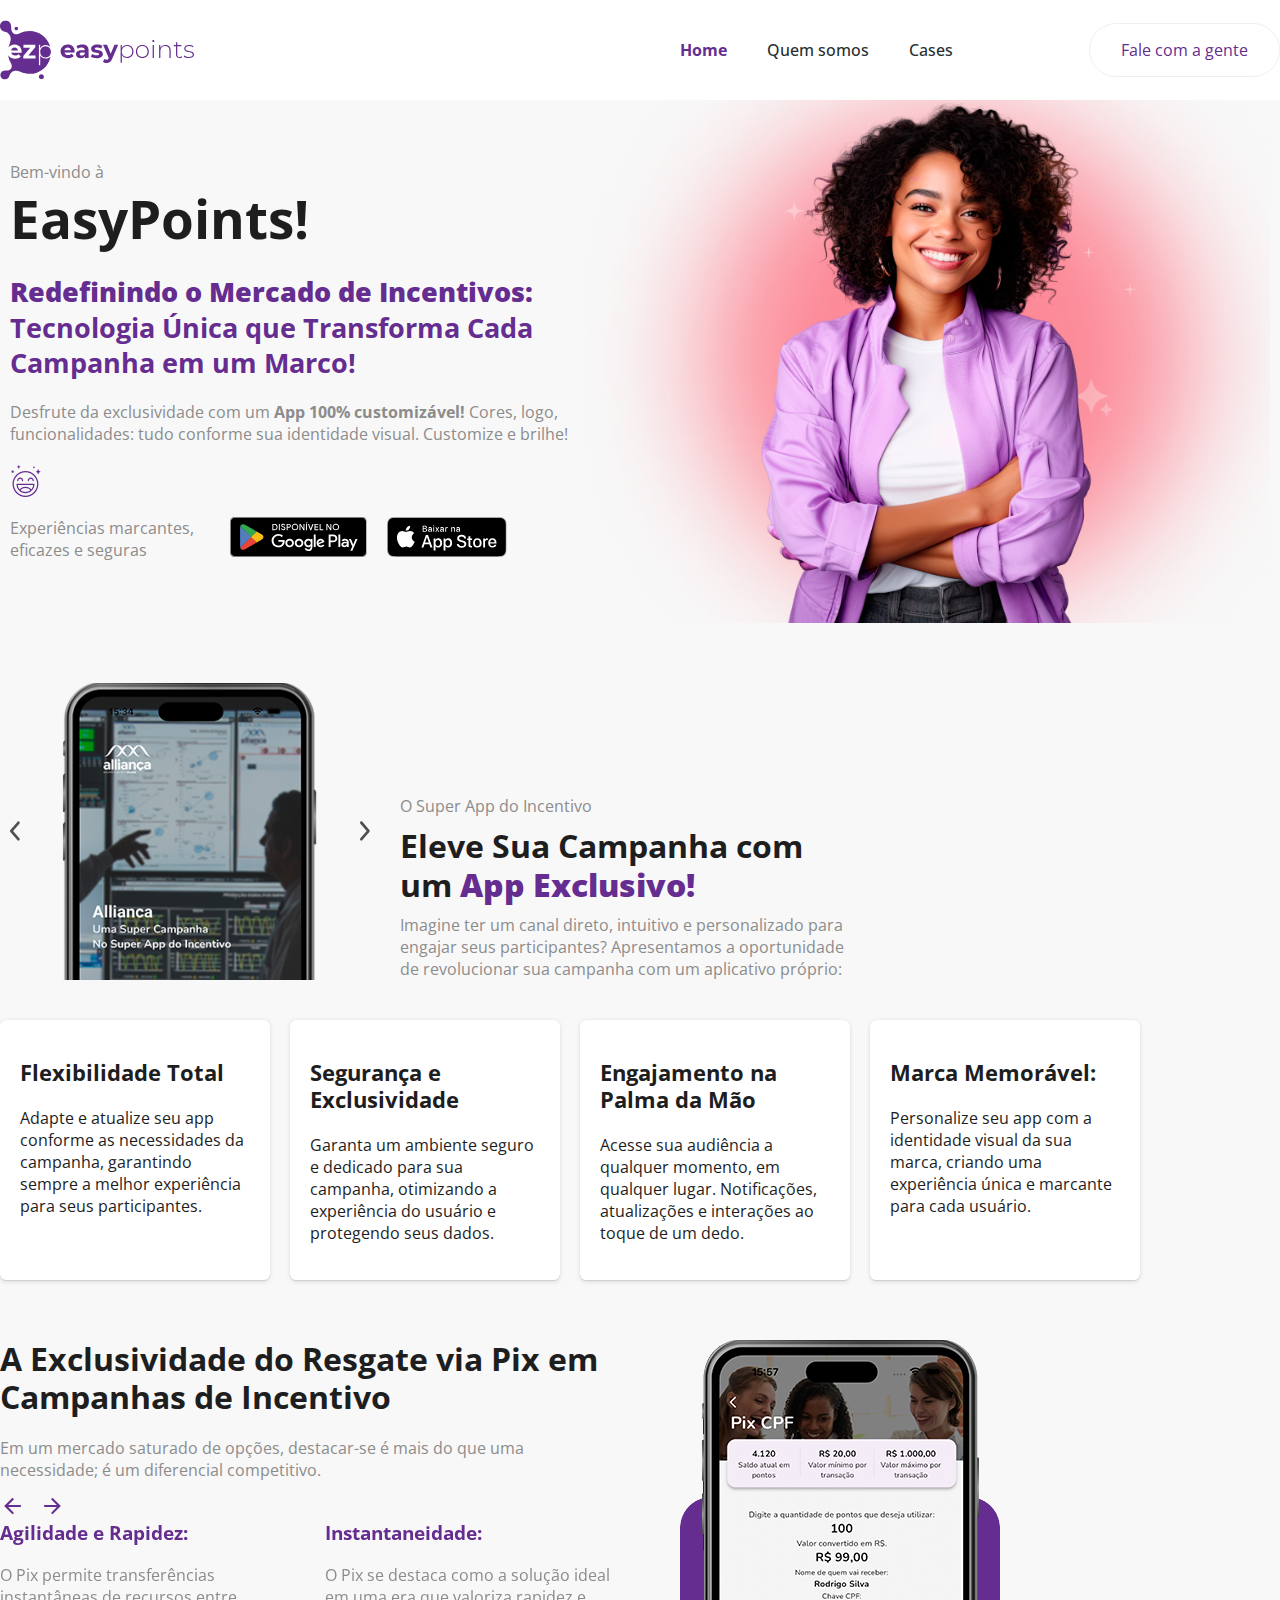
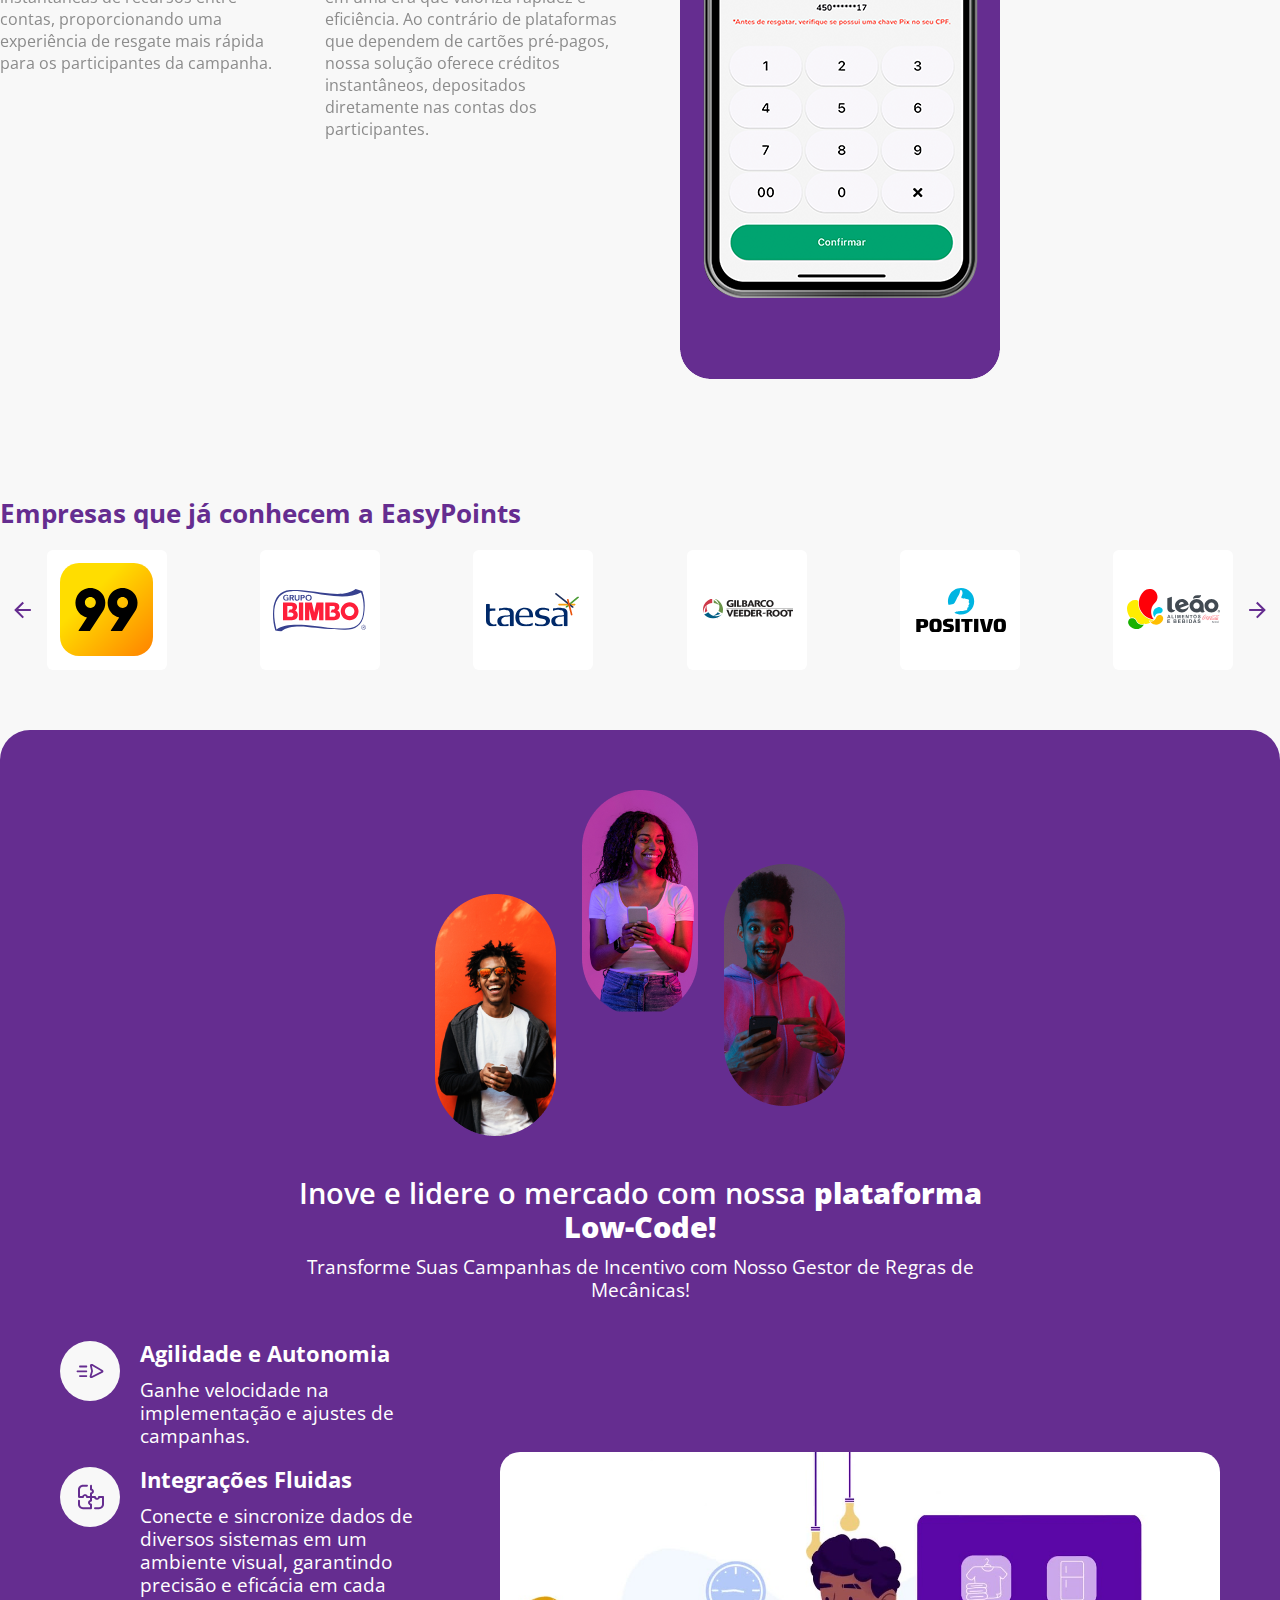
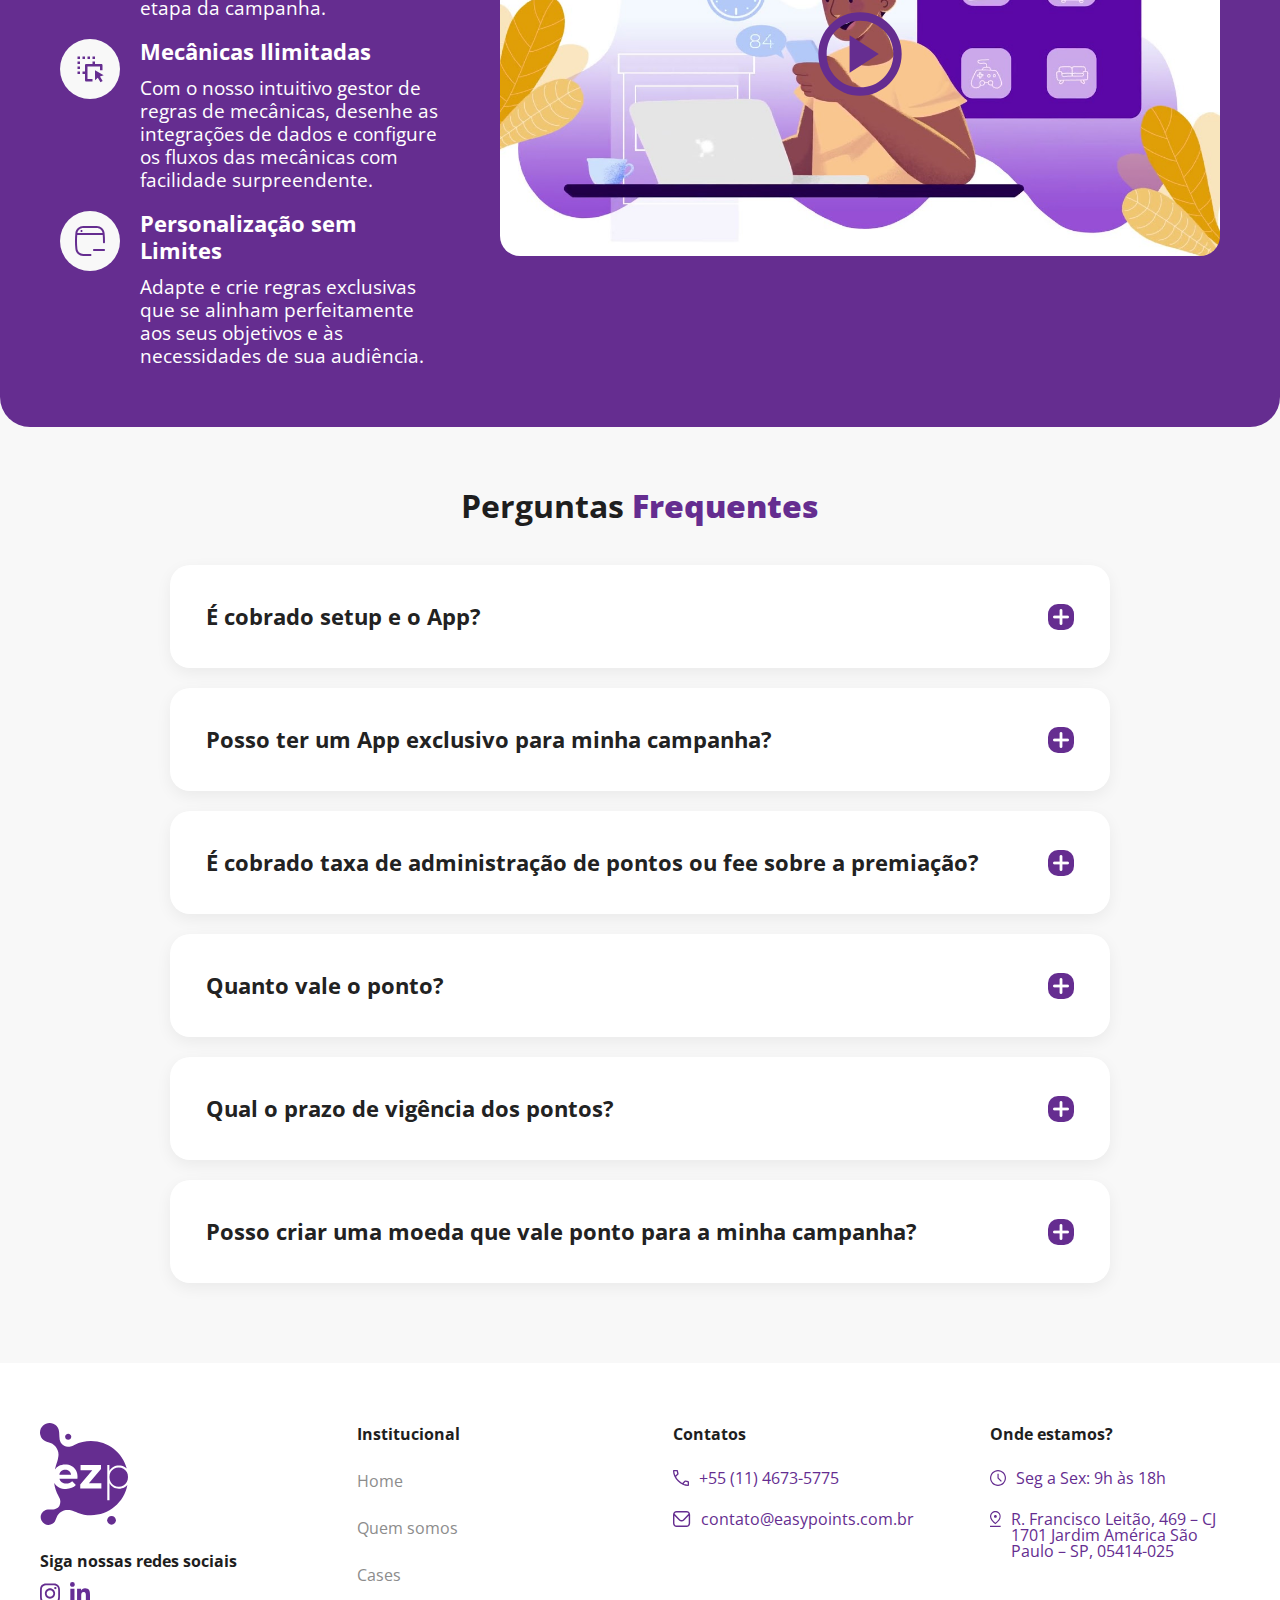
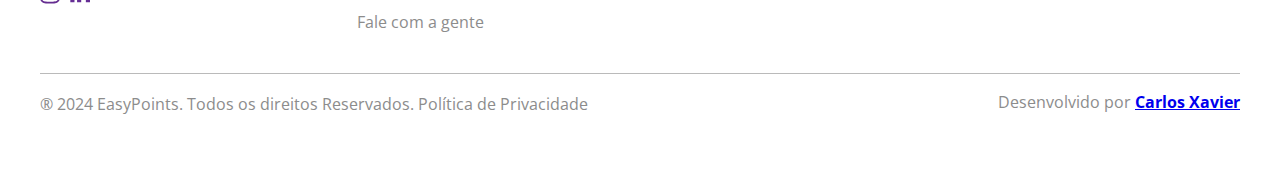
==== commit 2040d6c3: "add faq img" ====
--- a/index.html
+++ b/index.html
@@ -67,14 +67,11 @@
                             </ul>
                         </nav>
 
-                        <a class="btn_menu_link" href="#">
-
+                        <a class="btn_menu_link" href="contato.html">
                             <h2>
                                 Fale com a gente
                             </h2>
-
                         </a>
-
 
                     </div>
 
@@ -642,8 +639,7 @@
                             <h2>
                                 É cobrado setup e o App?
                             </h2>
-                            <img class="btn_1" src="img/faq_1.png" alt="">
-                            <!--<img class="btn_2" src="img/faq_2.png" alt="">-->
+                            <img class="btn_1" src="img/+.png" alt="">
                         </div>
 
 
@@ -662,7 +658,7 @@
                             <h2>
                                 Posso ter um App exclusivo para minha campanha?
                             </h2>
-                            <img class="btn_1" src="img/faq_1.png" alt="">
+                            <img class="btn_1" src="img/+.png" alt="">
 
                         </div>
 
@@ -682,7 +678,7 @@
                             <h2>
                                 É cobrado taxa de administração de pontos ou fee sobre a premiação?
                             </h2>
-                            <img class="btn_1" src="img/faq_1.png" alt="">
+                            <img class="btn_1" src="img/+.png" alt="">
 
                         </div>
 
@@ -701,7 +697,7 @@
                             <h2>
                                 Quanto vale o ponto?
                             </h2>
-                            <img class="btn_1" src="img/faq_1.png" alt="">
+                            <img class="btn_1" src="img/+.png" alt="">
 
                         </div>
 
@@ -719,7 +715,7 @@
                             <h2>
                                 Qual o prazo de vigência dos pontos?
                             </h2>
-                            <img class="btn_1" src="img/faq_1.png" alt="">
+                            <img class="btn_1" src="img/+.png" alt="">
 
                         </div>
 
@@ -737,7 +733,7 @@
                             <h2>
                                 Posso criar uma moeda que vale ponto para a minha campanha?
                             </h2>
-                            <img class="btn_1" src="img/faq_1.png" alt="">
+                            <img class="btn_1" src="img/+.png" alt="">
 
                         </div>
 
@@ -798,7 +794,7 @@
                                 <h2>Cases</h2>
                             </a>
 
-                            <a href="#">
+                            <a href="contato.html">
                                 <h2>Fale com a gente</h2>
                             </a>
 
--- a/css/style.css
+++ b/css/style.css
@@ -1 +1 @@
-@import"https://fonts.googleapis.com/css2?family=Open+Sans:ital,wght@0,300..800;1,300..800&display=swap";*{box-sizing:border-box;font-family:"Open Sans"}body{margin:0px;padding:0px;background-color:#f8f8f8}:root{--color-content-text: #8c8c8c;--color-content-heading: #1e1e1e;--color-content-primary: #652d90}h1,h2,h3,p{margin:0px}header{width:100%;position:fixed;z-index:99;top:0px;background-color:#fff}.menu_open{display:none}.close{display:none}.menu_mobile{display:none}.container_menu{display:flex;justify-content:center;width:100%}.container_menu .container_menu_int{display:flex;justify-content:center;align-items:center;width:100%;max-width:1280px}.container_menu .container_menu_int .area_menu{display:flex;align-items:center;justify-content:space-between;width:100%;padding:20px 0px 20px 0px}.container_menu .container_menu_int .area_menu a{display:flex}.area_menu_btn{display:flex;align-items:center;justify-content:space-between;width:100%;max-width:600px}.area_menu_btn nav{width:100%;max-width:max-content}.area_menu_btn nav ul{display:flex;align-items:center;gap:40px;padding:0px;margin:0px;width:100%;max-width:max-content}.area_menu_btn nav ul li{list-style:none}.area_menu_btn nav ul li .active{color:#652d90;font-weight:bold}.area_menu_btn nav ul li a{color:#283032;font-weight:500;font-size:1em;line-height:100%;transition:all ease 200ms;text-decoration:none}.area_menu_btn nav ul li a:hover{color:#652d90}.area_menu_btn a{text-decoration:none}.area_menu_btn .btn_menu_link{position:relative;padding:1em 2em;border-radius:3em}.area_menu_btn .btn_menu_link h2{font-size:1em;color:var(--color-content-primary);font-weight:400;z-index:1}.area_menu_btn .btn_menu_link:hover h2{color:#fff !important}.area_menu_btn .btn_menu_link:hover::after{opacity:1}.area_menu_btn .btn_menu_link:hover::after h2{color:#fff !important}.area_menu_btn .btn_menu_link:before{content:"";position:absolute;top:0;left:0;right:0;bottom:0;border:1px solid #efefef;border-radius:3em}.area_menu_btn .btn_menu_link:after{content:"";position:absolute;top:0;left:0;right:0;bottom:0;opacity:0;transition:opacity .3s;background:linear-gradient(90deg, #652d90, #9747ff);border-radius:3em}.container_1{display:flex;justify-content:center;width:100%;padding-top:100px}.container_1 .container_1_int{display:flex;justify-content:center;align-items:center;max-width:1280px;width:100%}.container_1 .container_1_int .area_container_1{display:flex;align-items:center;justify-content:center;gap:0px;width:100%}.container_1 .container_1_int .area_container_1 .hero_home{max-width:700px;width:100%;height:auto}.container_1 .container_1_int .area_container_1 .area_text_container_1{display:flex;flex-direction:column;gap:20px;width:100%;max-width:560px}.container_1 .container_1_int .area_container_1 .area_text_container_1 img{max-width:max-content;width:100%;height:auto}.container_1 .container_1_int .area_container_1 .area_text_container_1 .area_titles_container_1{display:flex;flex-direction:column;gap:0px}.container_1 .container_1_int .area_container_1 .area_text_container_1 .area_titles_container_1 .info_container_1 p{font-size:1em;color:var(--color-content-text);font-weight:400}.container_1 .container_1_int .area_container_1 .area_text_container_1 .area_titles_container_1 .title_container_1 h1{font-size:3.3em;color:var(--color-content-heading);font-weight:700}.container_1 .container_1_int .area_container_1 .area_text_container_1 .sub_title_container_1 p{font-size:1.7em;font-weight:700;color:var(--color-content-primary);line-height:130%}.container_1 .container_1_int .area_container_1 .area_text_container_1 .sub_title_container_1 p b{font-weight:800}.container_1 .container_1_int .area_container_1 .area_text_container_1 .sub_info_container_1 p{font-size:1em;color:var(--color-content-text);font-weight:400}.container_1 .container_1_int .area_container_1 .area_text_container_1 .sub_info_container_1 p b{font-weight:700}.container_1 .container_1_int .area_container_1 .area_text_container_1 .area_app_containe_1{display:flex;justify-content:flex-start;align-items:flex-start;gap:20px}.container_1 .container_1_int .area_container_1 .area_text_container_1 .area_app_containe_1 a img{max-width:max-content;width:100%;height:auto}.container_1 .container_1_int .area_container_1 .area_text_container_1 .area_app_containe_1 .sub_info_container_1{max-width:200px;width:100%}.container_1 .container_1_int .area_container_1 .area_text_container_1 .area_app_containe_1 .sub_info_container_1 p{font-size:1em;color:var(--color-content-text);font-weight:400}.container_1 .container_1_int .area_container_1 .area_text_container_1 .area_app_containe_1 .sub_info_container_1 p b{font-weight:700}.container_2{display:flex;justify-content:center;width:100%;padding:60px 0px 60px 0px}.container_2 .container_2_int{display:flex;justify-content:flex-start;align-items:flex-start;flex-direction:column;gap:40px;max-width:1280px;width:100%}.container_2 .container_2_int .area_container_2{display:flex;justify-content:flex-start;align-items:flex-end;gap:20px}.container_2 .container_2_int .area_container_2 .swiper_1{width:100%;height:100%;max-width:380px !important;overflow-y:visible !important}.container_2 .container_2_int .area_container_2 .swiper-button-next,.container_2 .container_2_int .area_container_2 .swiper-button-prev{width:10px}.container_2 .container_2_int .area_container_2 .swiper-slide{display:flex !important;justify-content:center}.container_2 .container_2_int .area_container_2 .area_text_container_2{display:flex;flex-direction:column;gap:10px;width:100%;max-width:460px}.container_2 .container_2_int .area_container_2 .area_text_container_2 .info_container_2 p{font-size:1em;color:var(--color-content-text);font-weight:400}.container_2 .container_2_int .area_container_2 .area_text_container_2 .title_container_2 h2{font-size:2em;font-weight:700;color:var(--color-content-heading);line-height:120%}.container_2 .container_2_int .area_container_2 .area_text_container_2 .title_container_2 h2 b{color:var(--color-content-primary)}.container_2 .container_2_int .area_container_2 .area_text_container_2 .sub_title_container_2 p{font-size:1em;color:var(--color-content-text);font-weight:400}.container_2 .container_2_int .area_box_container_2{display:flex;justify-content:center;align-items:center;gap:20px;max-width:1140px;width:100%}.container_2 .container_2_int .area_box_container_2 .box_container_2:hover{box-shadow:0 .1rem .2rem rgba(0,0,0,.1),0 .33rem 1rem rgba(101,45,144,.2);transform:scale3d(1.02, 1.02, 1.02)}.container_2 .container_2_int .area_box_container_2 .box_container_2{background-color:#fff;width:100%;max-width:300px;height:260px;border-radius:.4rem;box-shadow:0 .03rem .06rem rgba(0,0,0,.1),0 .1rem .3rem rgba(0,0,0,.1);transition-duration:.3s}.container_2 .container_2_int .area_box_container_2 .box_container_2 .box_container_2_int{display:flex;flex-direction:column;gap:20px;padding:40px 20px}.container_2 .container_2_int .area_box_container_2 .box_container_2 .box_container_2_int .title_box_container_2 h2{font-size:1.4em;color:var(--color-content-heading);font-weight:700;line-height:120%;text-rendering:optimizeLegibility}.container_2 .container_2_int .area_box_container_2 .box_container_2 .box_container_2_int .sub_title_box_container_2 p{font-size:1em;color:var(--color-content-heading);font-weight:400}.container_3{display:flex;justify-content:center;width:100%;padding:0px 0px 60px 0px}.container_3 .container_3_int{display:flex;justify-content:center;align-items:center;width:100%;max-width:1280px}.container_3 .container_3_int .area_container_3{display:flex;justify-content:flex-start;align-items:flex-start;gap:60px;width:100%}.container_3 .container_3_int .area_container_3 .pix_ezp{max-width:max-content;width:100%;height:auto}.container_3 .container_3_int .area_container_3 .area_text_container_3{display:flex;flex-direction:column;gap:40px;max-width:620px;width:100%}.container_3 .container_3_int .area_container_3 .area_text_container_3 .area_title_container_3{display:flex;flex-direction:column;gap:20px}.container_3 .container_3_int .area_container_3 .area_text_container_3 .swiper_2{width:100%;height:100%;max-width:640px !important;overflow-y:visible !important}.container_3 .container_3_int .area_container_3 .area_text_container_3 .swiper-button-next,.container_3 .container_3_int .area_container_3 .area_text_container_3 .swiper-button-prev{width:25px}.container_3 .container_3_int .area_container_3 .area_text_container_3 .swiper-slide{display:flex !important;justify-content:center}.container_3 .container_3_int .area_container_3 .area_text_container_3 .swiper-button-prev,.container_3 .container_3_int .area_container_3 .area_text_container_3 .swiper-button-next{top:-15px}.container_3 .container_3_int .area_container_3 .area_text_container_3 .swiper-button-prev{left:0px}.container_3 .container_3_int .area_container_3 .area_text_container_3 .swiper-button-next{left:40px}.container_3 .container_3_int .area_container_3 .area_text_container_3 .area_box_text_container_3{display:flex;flex-direction:column;gap:20px;max-width:320px;width:100%}.container_3 .container_3_int .area_container_3 .area_text_container_3 .area_box_text_container_3 .title_box_container_3 h2{font-size:1.2em;color:var(--color-content-primary);font-weight:700;line-height:120%;text-rendering:optimizeLegibility}.container_3 .container_3_int .area_container_3 .area_text_container_3 .area_box_text_container_3 .sub_title_box_container_3 p{font-size:1em;color:var(--color-content-text);font-weight:400}.container_3 .container_3_int .area_container_3 .area_text_container_3 .title_container_3 h2{font-size:2em;font-weight:700;color:var(--color-content-heading);line-height:120%}.container_3 .container_3_int .area_container_3 .area_text_container_3 .sub_title_container_3 p{font-size:1em;color:var(--color-content-text);font-weight:400}.container_4{display:flex;justify-content:center;width:100%;padding:60px 0px 60px 0px}.container_4 .container_4_int{display:flex;justify-content:center;align-items:center;width:100%;max-width:1280px}.container_4 .container_4_int .area_container_4{display:flex;flex-direction:column;gap:20px;width:100%}.container_4 .container_4_int .area_container_4 .title_container_4 h2{font-size:1.6em;font-weight:700;color:var(--color-content-primary);line-height:120%}.container_4 .container_4_int .area_container_4 .swiper_3{width:100%;height:100%;max-width:1280px !important;overflow-y:visible !important}.container_4 .container_4_int .area_container_4 .swiper-button-next,.container_4 .container_4_int .area_container_4 .swiper-button-prev{width:25px}.container_4 .container_4_int .area_container_4 .swiper-slide{display:flex !important;justify-content:center}.container_4 .container_4_int .area_container_4 .swiper-slide img{max-width:max-content;width:100%;height:auto}.container_5{display:flex;justify-content:center;width:100%;background-color:#652d90;padding:60px 0px 60px 0px;border-radius:30px}.container_5 .container_5_int{display:flex;justify-content:center;align-items:center;width:100%;max-width:1280px}.container_5 .container_5_int .area_container_5{display:flex;justify-content:center;align-items:center;flex-direction:column;gap:40px;width:100%}.container_5 .container_5_int .area_container_5 .area_low_code{display:flex;align-items:center;flex-direction:column;text-align:center;gap:40px;width:100%;max-width:720px}.container_5 .container_5_int .area_container_5 .area_low_code .lowcode{max-width:max-content;width:100%;height:auto}.container_5 .container_5_int .area_container_5 .area_low_code .area_titles_low_code{display:flex;flex-direction:column;gap:10px}.container_5 .container_5_int .area_container_5 .area_low_code .area_titles_low_code .title_low_code h2{font-size:1.8em;font-weight:600;color:#fff;line-height:120%}.container_5 .container_5_int .area_container_5 .area_low_code .area_titles_low_code .title_low_code h2 b{font-weight:800}.container_5 .container_5_int .area_container_5 .area_low_code .area_titles_low_code .sub_title_low_code p{font-size:1.2em;font-weight:400;color:#fff;line-height:120%}.container_5 .container_5_int .area_container_5 .area_beneficios{display:flex;justify-content:center;align-items:center;gap:60px}.container_5 .container_5_int .area_container_5 .area_beneficios .area_icones{display:flex;flex-direction:column;gap:20px;max-width:380px;width:100%}.container_5 .container_5_int .area_container_5 .area_beneficios .area_icones .icones_beneficios{display:flex;align-items:flex-start;gap:20px;width:100%}.container_5 .container_5_int .area_container_5 .area_beneficios .area_icones .icones_beneficios .area_text_beneficios{display:flex;flex-direction:column;gap:10px}.container_5 .container_5_int .area_container_5 .area_beneficios .area_icones .icones_beneficios .area_text_beneficios .title_beneficios h2{font-size:1.4em;font-weight:700;color:#fff;line-height:120%}.container_5 .container_5_int .area_container_5 .area_beneficios .area_icones .icones_beneficios .area_text_beneficios .sub_title_beneficios p{font-size:1.2em;font-weight:400;color:#fff;line-height:120%}.container_5 .container_5_int .area_container_5 .area_beneficios .area_player{width:720px;max-width:100%;height:auto}.container_5 .container_5_int .area_container_5 .area_beneficios .icon_video{transition:all ease}.container_5 .container_5_int .area_container_5 .area_beneficios .icon_video{-webkit-animation:move_icon 700ms ease-in-out;-moz-animation:move_icon 700ms ease-in-out;-o-animation:move_icon 700ms ease-in-out;animation:move_icon 700ms ease-in-out;animation-iteration-count:infinite;animation-direction:alternate;cursor:pointer;max-width:100px;width:100%;height:auto}@keyframes move_icon{from{transform:scale3d(1, 1, 1)}to{transform:scale3d(1.2, 1.2, 1.2)}}.container_5 .container_5_int .area_container_5 .area_beneficios .thumb_1{display:flex;align-items:center;justify-content:center;background-color:rgba(0,0,0,0);background-repeat:no-repeat;background-size:cover;width:100%;height:100%;position:absolute;left:0%;right:0%;top:0%;bottom:0%;margin:auto;background-position:center;cursor:pointer;z-index:1}.container_5 .container_5_int .area_container_5 .area_beneficios .thumb_2{display:none;align-items:center;justify-content:center;background-color:rgba(0,0,0,0);background-repeat:no-repeat;background-size:cover;width:100%;height:100%;position:absolute;left:0%;right:0%;top:0%;bottom:0%;margin:auto;background-position:center;cursor:pointer;z-index:1}.container_5 .container_5_int .area_container_5 .area_beneficios .up_container{position:relative;padding-bottom:56.2%;max-height:90vh}.container_5 .container_5_int .area_container_5 .area_beneficios .up_container .player-wrapper{top:0;height:100%;width:100%}.container_5 .container_5_int .area_container_5 .area_beneficios .up_container .player-wrapper video,.container_5 .container_5_int .area_container_5 .area_beneficios .up_container .player-wrapper iframe,.container_5 .container_5_int .area_container_5 .area_beneficios .up_container .player-wrapper>div{border:none;width:100%;height:100%;position:absolute;border-radius:20px}.container_faq{display:flex;justify-content:center;width:100%;padding:60px 0px 60px 0px}.container_faq .container_faq_int{display:flex;justify-content:center;align-items:center;width:100%;max-width:1200px}.container_faq .container_faq_int .area_faq{display:flex;flex-direction:column;align-items:center;max-width:1000px;width:100%;gap:40px}.container_faq .container_faq_int .area_faq .title_faq_quests h2{font-size:2em;font-weight:700;color:var(--color-content-heading);line-height:120%}.container_faq .container_faq_int .area_faq .title_faq_quests h2 b{color:var(--color-content-primary)}.container_faq .container_faq_int .area_faq .faq_quests{display:flex;align-items:center;justify-content:center;flex-direction:column;max-width:980px;width:100%}.container_faq .container_faq_int .area_faq .faq_quests .title_faq_total{display:flex;flex-direction:column;gap:20px;align-items:center;max-width:940px;width:100%}.container_faq .container_faq_int .area_faq .faq_quests .title_faq_total .quest{display:flex;align-items:center;gap:40px;width:100%;cursor:pointer;border-radius:1.25rem;padding:2.25rem;background-color:#fff;box-shadow:0 5px 16px rgba(0,0,0,.06);z-index:1}.container_faq .container_faq_int .area_faq .faq_quests .title_faq_total .quest h2{font-size:1.4em;font-weight:bold;color:#222;margin:0px}.container_faq .container_faq_int .area_faq .faq_quests .title_faq_total .aswer{overflow:hidden;max-height:0px;opacity:0;transition:all ease-in-out 400ms;transform:scaleY(0.2);transform-origin:top;background-color:#fff;width:100%;z-index:0}.container_faq .container_faq_int .area_faq .faq_quests .title_faq_total .aswer h2{font-size:1.2em;color:#222;font-weight:400;margin:0px}.btn_2{overflow:hidden;max-height:0px;opacity:0;transition:all ease-in-out 400ms}.aswer.open{margin-bottom:40px}.open{display:flex;height:fit-content;max-height:100% !important;transition:all ease-in-out 400ms;opacity:1 !important;transform:scaleY(1) !important;margin-top:-40px;margin-bottom:20px;padding:2.8rem 2.25rem 2.25rem 2.25rem;border-radius:1.25rem}.close h2{color:#7b23ee}.btn_open{opacity:1;max-height:100% !important;transition:all ease-in-out 400ms}.btn_close{opacity:0;transition:all ease-in-out 400ms}footer{width:100%;padding:60px 0px 40px 0px;background-color:#fff}.container_footer{display:flex;width:100%;justify-content:center}.container_footer_int{display:flex;max-width:1200px;width:100%;justify-content:space-between;flex-direction:column;gap:40px}.container_footer_int .area_copy{display:flex;justify-content:space-between;width:100%;border-top:1px solid rgba(140,140,140,.6);padding:1.25rem 0rem}.container_footer_int .area_copy .title_copy p{font-size:1em;color:var(--color-content-text);line-height:125%}.container_footer_int .area_copy .desenvolvido p{font-size:1em;color:var(--color-content-text);line-height:100%}.container_footer_int .area_copy .desenvolvido p a{font-weight:bold}.area_footer{display:flex;justify-content:space-between;align-items:flex-start;width:100%}.area_footer_1{display:flex;flex-direction:column;gap:25px;max-width:250px;width:100%}.area_footer_1 .area_footer_texts{display:flex;flex-direction:column;gap:25px}.area_footer_1 .area_footer_texts h2{font-size:1em;font-weight:400;color:var(--color-content-primary);margin:0px}.area_footer_1 .logo_footer{width:100%;max-width:88px;height:auto}.area_footer_1 .redes_sociais{display:flex;flex-direction:column;gap:10px;width:100%}.area_footer_1 .redes_sociais h2{color:var(--color-content-heading);font-weight:bold;font-size:16px}.area_footer_1 .redes_sociais .area_redes_sociais{display:flex;gap:10px}.area_footer_1 .redes_sociais .area_redes_sociais a img{max-width:20px;width:100%}.area_footer_1 .area_2_footer_texts{display:flex;flex-direction:column;gap:25px}.area_footer_1 .area_2_footer_texts .area_contato{display:flex;align-items:flex-start;gap:10px}.area_footer_1 .area_2_footer_texts .area_contato .info_footer p{font-size:1em;color:var(--color-content-primary);line-height:100%}.area_footer_1 .area_2_footer_texts .area_contato .info_footer p a{font-size:1em;color:var(--color-content-primary);line-height:100%}.area_footer_1 .area_2_footer_texts .title_area_footer h2{color:var(--color-content-heading);font-weight:bold;font-size:1em}.area_footer_1 .area_2_footer_texts a{text-decoration:none}.area_footer_1 .area_2_footer_texts h2{color:#8c8c8c;font-weight:400;font-size:1em}@media(max-width: 1024px){.menu_mobile{display:flex;justify-content:space-between;align-items:center;max-width:1280px;padding:20px 20px 20px 20px}@keyframes move{0%{left:-100%}100%{left:0px}}.menu_open{display:flex}.close{display:flex;position:absolute;top:20px;left:20px}#container_menu{display:none;width:100%;height:100vh;opacity:1;background:rgba(101,45,144,.7568627451);position:fixed;top:0px;z-index:99;transition:all ease 400ms}.container_menu{display:flex;justify-content:center;width:100%;height:100%}.container_menu_int{display:flex;justify-content:center;align-items:center;width:100%}.area_menu{flex-direction:column;width:100%}.area_close{display:flex;justify-content:center;align-items:center;width:100%;position:fixed;top:40px}.area_close_int{display:flex;align-items:center;justify-content:space-between;width:100%;max-width:1220px}.close{cursor:pointer;max-width:max-content;width:100%}.area_menu nav{width:100%}.area_menu nav ul{display:flex;align-items:center;flex-direction:column;gap:25px;justify-content:center;margin:0px;padding:0px}.logo_desktop{display:none}.area_menu nav ul a{font-size:30px;color:#fff}.area_menu nav ul a:hover{color:#fff}.container_1{padding:100px 0px 0px 0px}.container_1 .container_1_int .area_container_1{flex-direction:column-reverse;gap:40px;padding:0px 20px}.container_2 .container_2_int .area_container_2{flex-direction:column;align-items:center;width:100%;padding:0px 20px}.container_2 .container_2_int .area_box_container_2{flex-wrap:wrap}.container_3 .container_3_int .area_container_3{flex-direction:column;align-items:center;padding:0px 20px}.container_4 .container_4_int .area_container_4{align-items:center;justify-content:center}.container_5 .container_5_int .area_container_5 .area_low_code{padding:0px 20px}.container_5 .container_5_int .area_container_5 .area_beneficios{flex-direction:column}.container_faq .container_faq_int .area_faq{padding:0px 20px}.area_footer{flex-wrap:wrap;padding:0px 20px}footer{padding:60px 0px 20px 0px}.container_footer_int .area_copy{padding:1.25rem;flex-wrap:wrap;gap:20px}}@media(max-width: 768px){.container_5 .container_5_int .area_container_5 .area_beneficios .area_player{width:480px}}@media(max-width: 480px){.container_1 .container_1_int .area_container_1 .area_text_container_1 .area_titles_container_1 .title_container_1 h1{font-size:2.8em}.container_1 .container_1_int .area_container_1 .area_text_container_1 .sub_title_container_1 p{font-size:1.5em}.container_2 .container_2_int .area_box_container_2{padding:0px 20px}.container_2 .container_2_int .area_box_container_2 .box_container_2{max-width:100%;height:auto}.container_2 .container_2_int .area_container_2 .area_text_container_2 .title_container_2 h2{font-size:1.6em}.container_3 .container_3_int{gap:0px}.container_3 .container_3_int .area_container_3 .area_text_container_3 .title_container_3 h2{font-size:1.6em}.container_3 .container_3_int .area_container_3 .area_text_container_3 .swiper-slide{justify-content:flex-start}.container_4{padding:40px 0px 40px 0px}.container_4 .container_4_int .area_container_4{padding:0px 20px}.container_4 .container_4_int .area_container_4 .title_container_4 h2{text-align:center}.container_5 .container_5_int .area_container_5{padding:0px 20px}.container_5 .container_5_int .area_container_5 .area_low_code .area_titles_low_code .title_low_code h2{font-size:1.4em}.container_5 .container_5_int .area_container_5 .area_beneficios .area_icones .icones_beneficios .area_text_beneficios .title_beneficios h2{font-size:1.2em}.container_5 .container_5_int .area_container_5 .area_beneficios .area_icones .icones_beneficios .area_text_beneficios .sub_title_beneficios p{font-size:1em}.container_5 .container_5_int .area_container_5 .area_beneficios .area_player{width:350px}.container_faq .container_faq_int .area_faq .faq_quests .title_faq_total .quest h2{font-size:1.2em}.container_faq .container_faq_int .area_faq .faq_quests .title_faq_total .aswer h2{font-size:1em}.area_footer{gap:40px}}.container_1_qs{display:flex;justify-content:center;width:100%;padding:140px 0px 60px 0px}.container_1_qs .container_1_qs_int{display:flex;justify-content:center;align-items:center;width:100%;max-width:1280px}.container_1_qs .container_1_qs_int .area_container_1_qs{display:flex;justify-content:center;align-items:center;gap:40px;width:100%}.container_1_qs .container_1_qs_int .area_container_1_qs img{max-width:max-content;width:100%;height:auto}.container_1_qs .container_1_qs_int .area_container_1_qs .area_text_container_1_qs{display:flex;flex-direction:column;gap:20px;max-width:620px;width:100%}.container_1_qs .container_1_qs_int .area_container_1_qs .area_text_container_1_qs .title_continer_1_qs h2{font-size:6em;font-weight:700;color:var(--color-content-primary);line-height:100%}.container_1_qs .container_1_qs_int .area_container_1_qs .area_text_container_1_qs .sub_title_continer_1_qs p{font-size:1em;color:var(--color-content-heading);font-weight:400}.container_1_qs .container_1_qs_int .area_container_1_qs .area_text_container_1_qs .sub_title_continer_1_qs p b{font-weight:bold}.container_2_qs{display:flex;justify-content:center;width:100%;padding:0px 0px 60px 0px;position:relative;z-index:1}.container_2_qs .logo_ezp{position:absolute;width:100%;max-width:max-content;opacity:.4;right:0px;z-index:0;top:-60px}.container_2_qs .container_2_qs_int{display:flex;justify-content:center;align-items:center;max-width:1280px;width:100%}.container_2_qs .container_2_qs_int .area_container_2_qs{display:flex;justify-content:center;align-items:flex-start;flex-direction:column;gap:20px;width:100%;max-width:620px}.container_2_qs .container_2_qs_int .area_container_2_qs .title_container_2_qs h2{font-size:2em;font-weight:700;color:var(--color-content-heading);line-height:120%}.container_2_qs .container_2_qs_int .area_container_2_qs .ssub_title_container_2_qs p{font-size:1.2em;font-weight:400;color:var(--color-content-heading);line-height:120%}.container_2_qs .container_2_qs_int .area_container_2_qs .ssub_title_container_2_qs p b{font-weight:bold}.container_3_qs{display:flex;justify-content:center;width:100%;position:relative;z-index:1}.container_3_qs .container_3_qs_int{display:flex;justify-content:center;align-items:center;width:100%;max-width:1280px}.container_3_qs .container_3_qs_int .area_container_3_qs{display:flex;flex-direction:column;gap:40px;width:100%;max-width:1000px}.container_3_qs .container_3_qs_int .area_container_3_qs .box_container_3_qs{padding:4rem;background-color:var(--color-content-primary);border-radius:30px}.container_3_qs .container_3_qs_int .area_container_3_qs .box_container_3_qs .box_container_3_qs_int{display:flex;flex-direction:column;align-items:flex-start;justify-content:center;gap:20px;width:100%}.container_3_qs .container_3_qs_int .area_container_3_qs .box_container_3_qs .box_container_3_qs_int .swiper_2{width:100%;height:100%;max-width:640px !important;overflow-y:visible !important}.container_3_qs .container_3_qs_int .area_container_3_qs .box_container_3_qs .box_container_3_qs_int .swiper-button-next,.container_3_qs .container_3_qs_int .area_container_3_qs .box_container_3_qs .box_container_3_qs_int .swiper-button-prev{width:25px}.container_3_qs .container_3_qs_int .area_container_3_qs .box_container_3_qs .box_container_3_qs_int .swiper-slide{display:flex !important;justify-content:center}.container_3_qs .container_3_qs_int .area_container_3_qs .box_container_3_qs .box_container_3_qs_int .swiper-button-prev,.container_3_qs .container_3_qs_int .area_container_3_qs .box_container_3_qs .box_container_3_qs_int .swiper-button-next{top:-25px;background-color:#fff;border-radius:20px;height:30px;width:30px}.container_3_qs .container_3_qs_int .area_container_3_qs .box_container_3_qs .box_container_3_qs_int .swiper-button-prev{left:0px}.container_3_qs .container_3_qs_int .area_container_3_qs .box_container_3_qs .box_container_3_qs_int .swiper-button-next{left:40px}.container_3_qs .container_3_qs_int .area_container_3_qs .box_container_3_qs .box_container_3_qs_int .area_box_text_container_3{display:flex;flex-direction:column;gap:20px;max-width:320px;width:100%}.container_3_qs .container_3_qs_int .area_container_3_qs .box_container_3_qs .box_container_3_qs_int .area_box_text_container_3 .title_box_container_3 h2{font-size:1.2em;color:#fff;font-weight:700;line-height:120%;text-rendering:optimizeLegibility}.container_3_qs .container_3_qs_int .area_container_3_qs .box_container_3_qs .box_container_3_qs_int .area_box_text_container_3 .sub_title_box_container_3 p{font-size:1em;color:#fff;font-weight:400}.container_3_qs .container_3_qs_int .area_container_3_qs .box_container_3_qs .box_container_3_qs_int .title_container_3_qs h2{font-size:2em;font-weight:700;color:#fff;line-height:120%}.container_3_qs .container_3_qs_int .area_container_3_qs .box_container_3_qs .box_container_3_qs_int .sub_title_container_3_qs p{font-size:1.2em;font-weight:400;color:#fff;line-height:120%}@media(max-width: 1024px){.container_1_qs .container_1_qs_int .area_container_1_qs{flex-direction:column;padding:0px 20px}.container_1_qs .container_1_qs_int .area_container_1_qs .area_text_container_1_qs{align-items:center;justify-content:center;text-align:center}.container_1_qs .container_1_qs_int .area_container_1_qs .area_text_container_1_qs .title_continer_1_qs h2{font-size:3em}.container_2_qs .container_2_qs_int .area_container_2_qs{padding:0px 20px}.container_3_qs .container_3_qs_int .area_container_3_qs{padding:0px 20px}.container_3_qs .container_3_qs_int .area_container_3_qs .box_container_3_qs.area_2{padding:4rem 3rem 2rem 3rem}}@media(max-width: 480px){.container_1_qs .container_1_qs_int .area_container_1_qs{gap:20px}.container_2_qs .logo_ezp{display:none}.container_3_qs .container_3_qs_int .area_container_3_qs .box_container_3_qs{padding:2rem}}.container_cases{display:flex;justify-content:center;width:100%;padding:140px 0px 60px 0px}.container_cases .container_cases_int{display:flex;justify-content:center;align-items:center;width:100%;max-width:1280px}.container_cases .container_cases_int .area_container_cases{display:flex;justify-content:center;align-items:center;flex-direction:column;gap:40px;width:100%}.container_cases .container_cases_int .area_container_cases .area_titles_cases{display:flex;align-items:center;flex-direction:column;gap:0px}.container_cases .container_cases_int .area_container_cases .area_titles_cases .info_cases p{font-size:1em;color:var(--color-content-text);font-weight:400}.container_cases .container_cases_int .area_container_cases .area_titles_cases .title_cases h2{font-size:4em;color:var(--color-content-primary);font-weight:700;line-height:100%}.container_cases .container_cases_int .area_container_cases .area_projetos_cases{display:flex;justify-content:center;align-items:center;gap:20px;width:100%;flex-wrap:wrap}.container_cases .container_cases_int .area_container_cases .area_projetos_cases .detalhes_case:hover>a .area_infos_case{opacity:1}.container_cases .container_cases_int .area_container_cases .area_projetos_cases .detalhes_case{position:relative;display:flex}.container_cases .container_cases_int .area_container_cases .area_projetos_cases .detalhes_case img{max-width:max-content;width:100%;height:auto;border-radius:5px}.container_cases .container_cases_int .area_container_cases .area_projetos_cases .detalhes_case a .area_infos_case{opacity:0;border-radius:6px;position:absolute;left:0px;top:0px;bottom:0px;right:0px;background:rgba(101,45,144,.9);transition:opacity .3s}.container_cases .container_cases_int .area_container_cases .area_projetos_cases .detalhes_case a .area_infos_case .area_infos_case_int{display:flex;align-items:center;justify-content:flex-end;flex-direction:column;text-align:center;height:100%;padding:1rem 1rem 2rem 1rem;gap:10px}.container_cases .container_cases_int .area_container_cases .area_projetos_cases .detalhes_case a .area_infos_case .area_infos_case_int .title_info_case h2{font-size:1.2em;color:#fff;font-weight:bold}.container_cases .container_cases_int .area_container_cases .area_projetos_cases .detalhes_case a .area_infos_case .area_infos_case_int .sub_title_info_case p{font-size:1em;color:#fff;font-weight:400}@media(max-width: 480px){.container_cases .container_cases_int .area_container_cases{padding:0px 20px}.container_cases .container_cases_int .area_container_cases .area_titles_cases .title_cases h2{font-size:3em}}.container_projeto{display:flex;justify-content:center;width:100%;padding:140px 0px 60px 0px}.container_projeto .container_projeto_int{display:flex;justify-content:center;align-items:center;width:100%;max-width:1280px}.container_projeto .container_projeto_int .area_projeto{display:flex;justify-content:center;align-items:flex-start;gap:0px;width:100%;max-width:max-content}.container_projeto .container_projeto_int .area_projeto .swiper_1{width:100%;height:100%;max-width:500px !important}.container_projeto .container_projeto_int .area_projeto .swiper-button-next,.container_projeto .container_projeto_int .area_projeto .swiper-button-prev{width:25px;height:25px;background-color:#fff;border-radius:20px}.container_projeto .container_projeto_int .area_projeto .swiper-slide{display:flex !important;justify-content:center}.container_projeto .container_projeto_int .area_projeto .area_text_projeto{display:flex;flex-direction:column;gap:20px;max-width:620px;width:100%}.container_projeto .container_projeto_int .area_projeto .area_text_projeto .title_projeto h2{font-size:4em;font-weight:700;color:var(--color-content-primary);line-height:120%}.container_projeto .container_projeto_int .area_projeto .area_text_projeto .sub_title_projeto p{font-size:1.2em;font-weight:400;color:var(--color-content-text);line-height:120%}@media(max-width: 1024px){.container_projeto .container_projeto_int .area_projeto{flex-direction:column-reverse;gap:40px;padding:0px 20px}.container_projeto .container_projeto_int .area_projeto .area_text_projeto .title_projeto h2{font-size:2.5em}}
+@import"https://fonts.googleapis.com/css2?family=Open+Sans:ital,wght@0,300..800;1,300..800&display=swap";*{box-sizing:border-box;font-family:"Open Sans"}body{margin:0px;padding:0px;background-color:#f8f8f8}:root{--color-content-text: #8c8c8c;--color-content-heading: #1e1e1e;--color-content-primary: #652d90}h1,h2,h3,p{margin:0px}header{width:100%;position:fixed;z-index:99;top:0px;background-color:#fff}.menu_open{display:none}.close{display:none}.menu_mobile{display:none}.container_menu{display:flex;justify-content:center;width:100%}.container_menu .container_menu_int{display:flex;justify-content:center;align-items:center;width:100%;max-width:1280px}.container_menu .container_menu_int .area_menu{display:flex;align-items:center;justify-content:space-between;width:100%;padding:20px 0px 20px 0px}.container_menu .container_menu_int .area_menu a{display:flex}.area_menu_btn{display:flex;align-items:center;justify-content:space-between;width:100%;max-width:600px}.area_menu_btn nav{width:100%;max-width:max-content}.area_menu_btn nav ul{display:flex;align-items:center;gap:40px;padding:0px;margin:0px;width:100%;max-width:max-content}.area_menu_btn nav ul li{list-style:none}.area_menu_btn nav ul li .active{color:#652d90;font-weight:bold}.area_menu_btn nav ul li a{color:#283032;font-weight:500;font-size:1em;line-height:100%;transition:all ease 200ms;text-decoration:none}.area_menu_btn nav ul li a:hover{color:#652d90}.area_menu_btn a{text-decoration:none}.area_menu_btn .btn_menu_link{position:relative;padding:1em 2em;border-radius:3em}.area_menu_btn .btn_menu_link h2{font-size:1em;color:var(--color-content-primary);font-weight:400;z-index:1}.area_menu_btn .btn_menu_link:hover h2{color:#fff !important}.area_menu_btn .btn_menu_link:hover::after{opacity:1}.area_menu_btn .btn_menu_link:hover::after h2{color:#fff !important}.area_menu_btn .btn_menu_link:before{content:"";position:absolute;top:0;left:0;right:0;bottom:0;border:1px solid #efefef;border-radius:3em}.area_menu_btn .btn_menu_link:after{content:"";position:absolute;top:0;left:0;right:0;bottom:0;opacity:0;transition:opacity .3s;background:linear-gradient(90deg, #652d90, #9747ff);border-radius:3em}.container_1{display:flex;justify-content:center;width:100%;padding-top:100px}.container_1 .container_1_int{display:flex;justify-content:center;align-items:center;max-width:1280px;width:100%}.container_1 .container_1_int .area_container_1{display:flex;align-items:center;justify-content:center;gap:0px;width:100%}.container_1 .container_1_int .area_container_1 .hero_home{max-width:700px;width:100%;height:auto}.container_1 .container_1_int .area_container_1 .area_text_container_1{display:flex;flex-direction:column;gap:20px;width:100%;max-width:560px}.container_1 .container_1_int .area_container_1 .area_text_container_1 img{max-width:max-content;width:100%;height:auto}.container_1 .container_1_int .area_container_1 .area_text_container_1 .area_titles_container_1{display:flex;flex-direction:column;gap:0px}.container_1 .container_1_int .area_container_1 .area_text_container_1 .area_titles_container_1 .info_container_1 p{font-size:1em;color:var(--color-content-text);font-weight:400}.container_1 .container_1_int .area_container_1 .area_text_container_1 .area_titles_container_1 .title_container_1 h1{font-size:3.3em;color:var(--color-content-heading);font-weight:700}.container_1 .container_1_int .area_container_1 .area_text_container_1 .sub_title_container_1 p{font-size:1.7em;font-weight:700;color:var(--color-content-primary);line-height:130%}.container_1 .container_1_int .area_container_1 .area_text_container_1 .sub_title_container_1 p b{font-weight:800}.container_1 .container_1_int .area_container_1 .area_text_container_1 .sub_info_container_1 p{font-size:1em;color:var(--color-content-text);font-weight:400}.container_1 .container_1_int .area_container_1 .area_text_container_1 .sub_info_container_1 p b{font-weight:700}.container_1 .container_1_int .area_container_1 .area_text_container_1 .area_app_containe_1{display:flex;justify-content:flex-start;align-items:flex-start;gap:20px}.container_1 .container_1_int .area_container_1 .area_text_container_1 .area_app_containe_1 a img{max-width:max-content;width:100%;height:auto}.container_1 .container_1_int .area_container_1 .area_text_container_1 .area_app_containe_1 .sub_info_container_1{max-width:200px;width:100%}.container_1 .container_1_int .area_container_1 .area_text_container_1 .area_app_containe_1 .sub_info_container_1 p{font-size:1em;color:var(--color-content-text);font-weight:400}.container_1 .container_1_int .area_container_1 .area_text_container_1 .area_app_containe_1 .sub_info_container_1 p b{font-weight:700}.container_2{display:flex;justify-content:center;width:100%;padding:60px 0px 60px 0px}.container_2 .container_2_int{display:flex;justify-content:flex-start;align-items:flex-start;flex-direction:column;gap:40px;max-width:1280px;width:100%}.container_2 .container_2_int .area_container_2{display:flex;justify-content:flex-start;align-items:flex-end;gap:20px}.container_2 .container_2_int .area_container_2 .swiper_1{width:100%;height:100%;max-width:380px !important;overflow-y:visible !important}.container_2 .container_2_int .area_container_2 .swiper-button-next,.container_2 .container_2_int .area_container_2 .swiper-button-prev{width:10px}.container_2 .container_2_int .area_container_2 .swiper-slide{display:flex !important;justify-content:center}.container_2 .container_2_int .area_container_2 .area_text_container_2{display:flex;flex-direction:column;gap:10px;width:100%;max-width:460px}.container_2 .container_2_int .area_container_2 .area_text_container_2 .info_container_2 p{font-size:1em;color:var(--color-content-text);font-weight:400}.container_2 .container_2_int .area_container_2 .area_text_container_2 .title_container_2 h2{font-size:2em;font-weight:700;color:var(--color-content-heading);line-height:120%}.container_2 .container_2_int .area_container_2 .area_text_container_2 .title_container_2 h2 b{color:var(--color-content-primary)}.container_2 .container_2_int .area_container_2 .area_text_container_2 .sub_title_container_2 p{font-size:1em;color:var(--color-content-text);font-weight:400}.container_2 .container_2_int .area_box_container_2{display:flex;justify-content:center;align-items:center;gap:20px;max-width:1140px;width:100%}.container_2 .container_2_int .area_box_container_2 .box_container_2:hover{box-shadow:0 .1rem .2rem rgba(0,0,0,.1),0 .33rem 1rem rgba(101,45,144,.2);transform:scale3d(1.02, 1.02, 1.02)}.container_2 .container_2_int .area_box_container_2 .box_container_2{background-color:#fff;width:100%;max-width:300px;height:260px;border-radius:.4rem;box-shadow:0 .03rem .06rem rgba(0,0,0,.1),0 .1rem .3rem rgba(0,0,0,.1);transition-duration:.3s}.container_2 .container_2_int .area_box_container_2 .box_container_2 .box_container_2_int{display:flex;flex-direction:column;gap:20px;padding:40px 20px}.container_2 .container_2_int .area_box_container_2 .box_container_2 .box_container_2_int .title_box_container_2 h2{font-size:1.4em;color:var(--color-content-heading);font-weight:700;line-height:120%;text-rendering:optimizeLegibility}.container_2 .container_2_int .area_box_container_2 .box_container_2 .box_container_2_int .sub_title_box_container_2 p{font-size:1em;color:var(--color-content-heading);font-weight:400}.container_3{display:flex;justify-content:center;width:100%;padding:0px 0px 60px 0px}.container_3 .container_3_int{display:flex;justify-content:center;align-items:center;width:100%;max-width:1280px}.container_3 .container_3_int .area_container_3{display:flex;justify-content:flex-start;align-items:flex-start;gap:60px;width:100%}.container_3 .container_3_int .area_container_3 .pix_ezp{max-width:max-content;width:100%;height:auto}.container_3 .container_3_int .area_container_3 .area_text_container_3{display:flex;flex-direction:column;gap:40px;max-width:620px;width:100%}.container_3 .container_3_int .area_container_3 .area_text_container_3 .area_title_container_3{display:flex;flex-direction:column;gap:20px}.container_3 .container_3_int .area_container_3 .area_text_container_3 .swiper_2{width:100%;height:100%;max-width:640px !important;overflow-y:visible !important}.container_3 .container_3_int .area_container_3 .area_text_container_3 .swiper-button-next,.container_3 .container_3_int .area_container_3 .area_text_container_3 .swiper-button-prev{width:25px}.container_3 .container_3_int .area_container_3 .area_text_container_3 .swiper-slide{display:flex !important;justify-content:center}.container_3 .container_3_int .area_container_3 .area_text_container_3 .swiper-button-prev,.container_3 .container_3_int .area_container_3 .area_text_container_3 .swiper-button-next{top:-15px}.container_3 .container_3_int .area_container_3 .area_text_container_3 .swiper-button-prev{left:0px}.container_3 .container_3_int .area_container_3 .area_text_container_3 .swiper-button-next{left:40px}.container_3 .container_3_int .area_container_3 .area_text_container_3 .area_box_text_container_3{display:flex;flex-direction:column;gap:20px;max-width:320px;width:100%}.container_3 .container_3_int .area_container_3 .area_text_container_3 .area_box_text_container_3 .title_box_container_3 h2{font-size:1.2em;color:var(--color-content-primary);font-weight:700;line-height:120%;text-rendering:optimizeLegibility}.container_3 .container_3_int .area_container_3 .area_text_container_3 .area_box_text_container_3 .sub_title_box_container_3 p{font-size:1em;color:var(--color-content-text);font-weight:400}.container_3 .container_3_int .area_container_3 .area_text_container_3 .title_container_3 h2{font-size:2em;font-weight:700;color:var(--color-content-heading);line-height:120%}.container_3 .container_3_int .area_container_3 .area_text_container_3 .sub_title_container_3 p{font-size:1em;color:var(--color-content-text);font-weight:400}.container_4{display:flex;justify-content:center;width:100%;padding:60px 0px 60px 0px}.container_4 .container_4_int{display:flex;justify-content:center;align-items:center;width:100%;max-width:1280px}.container_4 .container_4_int .area_container_4{display:flex;flex-direction:column;gap:20px;width:100%}.container_4 .container_4_int .area_container_4 .title_container_4 h2{font-size:1.6em;font-weight:700;color:var(--color-content-primary);line-height:120%}.container_4 .container_4_int .area_container_4 .swiper_3{width:100%;height:100%;max-width:1280px !important;overflow-y:visible !important}.container_4 .container_4_int .area_container_4 .swiper-button-next,.container_4 .container_4_int .area_container_4 .swiper-button-prev{width:25px}.container_4 .container_4_int .area_container_4 .swiper-slide{display:flex !important;justify-content:center}.container_4 .container_4_int .area_container_4 .swiper-slide img{max-width:max-content;width:100%;height:auto}.container_5{display:flex;justify-content:center;width:100%;background-color:#652d90;padding:60px 0px 60px 0px;border-radius:30px}.container_5 .container_5_int{display:flex;justify-content:center;align-items:center;width:100%;max-width:1280px}.container_5 .container_5_int .area_container_5{display:flex;justify-content:center;align-items:center;flex-direction:column;gap:40px;width:100%}.container_5 .container_5_int .area_container_5 .area_low_code{display:flex;align-items:center;flex-direction:column;text-align:center;gap:40px;width:100%;max-width:720px}.container_5 .container_5_int .area_container_5 .area_low_code .lowcode{max-width:max-content;width:100%;height:auto}.container_5 .container_5_int .area_container_5 .area_low_code .area_titles_low_code{display:flex;flex-direction:column;gap:10px}.container_5 .container_5_int .area_container_5 .area_low_code .area_titles_low_code .title_low_code h2{font-size:1.8em;font-weight:600;color:#fff;line-height:120%}.container_5 .container_5_int .area_container_5 .area_low_code .area_titles_low_code .title_low_code h2 b{font-weight:800}.container_5 .container_5_int .area_container_5 .area_low_code .area_titles_low_code .sub_title_low_code p{font-size:1.2em;font-weight:400;color:#fff;line-height:120%}.container_5 .container_5_int .area_container_5 .area_beneficios{display:flex;justify-content:center;align-items:center;gap:60px}.container_5 .container_5_int .area_container_5 .area_beneficios .area_icones{display:flex;flex-direction:column;gap:20px;max-width:380px;width:100%}.container_5 .container_5_int .area_container_5 .area_beneficios .area_icones .icones_beneficios{display:flex;align-items:flex-start;gap:20px;width:100%}.container_5 .container_5_int .area_container_5 .area_beneficios .area_icones .icones_beneficios .area_text_beneficios{display:flex;flex-direction:column;gap:10px}.container_5 .container_5_int .area_container_5 .area_beneficios .area_icones .icones_beneficios .area_text_beneficios .title_beneficios h2{font-size:1.4em;font-weight:700;color:#fff;line-height:120%}.container_5 .container_5_int .area_container_5 .area_beneficios .area_icones .icones_beneficios .area_text_beneficios .sub_title_beneficios p{font-size:1.2em;font-weight:400;color:#fff;line-height:120%}.container_5 .container_5_int .area_container_5 .area_beneficios .area_player{width:720px;max-width:100%;height:auto}.container_5 .container_5_int .area_container_5 .area_beneficios .icon_video{transition:all ease}.container_5 .container_5_int .area_container_5 .area_beneficios .icon_video{-webkit-animation:move_icon 700ms ease-in-out;-moz-animation:move_icon 700ms ease-in-out;-o-animation:move_icon 700ms ease-in-out;animation:move_icon 700ms ease-in-out;animation-iteration-count:infinite;animation-direction:alternate;cursor:pointer;max-width:100px;width:100%;height:auto}@keyframes move_icon{from{transform:scale3d(1, 1, 1)}to{transform:scale3d(1.2, 1.2, 1.2)}}.container_5 .container_5_int .area_container_5 .area_beneficios .thumb_1{display:flex;align-items:center;justify-content:center;background-color:rgba(0,0,0,0);background-repeat:no-repeat;background-size:cover;width:100%;height:100%;position:absolute;left:0%;right:0%;top:0%;bottom:0%;margin:auto;background-position:center;cursor:pointer;z-index:1}.container_5 .container_5_int .area_container_5 .area_beneficios .thumb_2{display:none;align-items:center;justify-content:center;background-color:rgba(0,0,0,0);background-repeat:no-repeat;background-size:cover;width:100%;height:100%;position:absolute;left:0%;right:0%;top:0%;bottom:0%;margin:auto;background-position:center;cursor:pointer;z-index:1}.container_5 .container_5_int .area_container_5 .area_beneficios .up_container{position:relative;padding-bottom:56.2%;max-height:90vh}.container_5 .container_5_int .area_container_5 .area_beneficios .up_container .player-wrapper{top:0;height:100%;width:100%}.container_5 .container_5_int .area_container_5 .area_beneficios .up_container .player-wrapper video,.container_5 .container_5_int .area_container_5 .area_beneficios .up_container .player-wrapper iframe,.container_5 .container_5_int .area_container_5 .area_beneficios .up_container .player-wrapper>div{border:none;width:100%;height:100%;position:absolute;border-radius:20px}.container_faq{display:flex;justify-content:center;width:100%;padding:60px 0px 60px 0px}.container_faq .container_faq_int{display:flex;justify-content:center;align-items:center;width:100%;max-width:1200px}.container_faq .container_faq_int .area_faq{display:flex;flex-direction:column;align-items:center;max-width:1000px;width:100%;gap:40px}.container_faq .container_faq_int .area_faq .title_faq_quests h2{font-size:2em;font-weight:700;color:var(--color-content-heading);line-height:120%}.container_faq .container_faq_int .area_faq .title_faq_quests h2 b{color:var(--color-content-primary)}.container_faq .container_faq_int .area_faq .faq_quests{display:flex;align-items:center;justify-content:center;flex-direction:column;max-width:980px;width:100%}.container_faq .container_faq_int .area_faq .faq_quests .title_faq_total{display:flex;flex-direction:column;gap:20px;align-items:center;max-width:940px;width:100%}.container_faq .container_faq_int .area_faq .faq_quests .title_faq_total .quest{display:flex;align-items:center;justify-content:space-between;gap:40px;width:100%;cursor:pointer;border-radius:1.25rem;padding:2.25rem;background-color:#fff;box-shadow:0 5px 16px rgba(0,0,0,.06);z-index:1}.container_faq .container_faq_int .area_faq .faq_quests .title_faq_total .quest h2{font-size:1.4em;font-weight:bold;color:#222;margin:0px}.container_faq .container_faq_int .area_faq .faq_quests .title_faq_total .quest .btn_1{max-width:max-content;height:auto;width:100%;background-color:var(--color-content-primary);padding:5px;border-radius:10px}.container_faq .container_faq_int .area_faq .faq_quests .title_faq_total .aswer{overflow:hidden;max-height:0px;opacity:0;transition:all ease-in-out 400ms;transform:scaleY(0.2);transform-origin:top;background-color:#fff;width:100%;z-index:0}.container_faq .container_faq_int .area_faq .faq_quests .title_faq_total .aswer h2{font-size:1.2em;color:#222;font-weight:400;margin:0px}.btn_2{overflow:hidden;max-height:0px;opacity:0;transition:all ease-in-out 400ms}.aswer.open_faq{margin-bottom:40px}.open_faq{display:flex;height:fit-content;max-height:100% !important;transition:all ease-in-out 400ms;opacity:1 !important;transform:scaleY(1) !important;margin-top:-40px;margin-bottom:20px;padding:2.8rem 2.25rem 2.25rem 2.25rem;border-radius:1.25rem}.close_faq h2{color:#7b23ee}.btn_open{opacity:1;max-height:100% !important;transition:all ease-in-out 400ms}.btn_close{opacity:0;transition:all ease-in-out 400ms}footer{width:100%;padding:60px 0px 40px 0px;background-color:#fff}.container_footer{display:flex;width:100%;justify-content:center}.container_footer_int{display:flex;max-width:1200px;width:100%;justify-content:space-between;flex-direction:column;gap:40px}.container_footer_int .area_copy{display:flex;justify-content:space-between;width:100%;border-top:1px solid rgba(140,140,140,.6);padding:1.25rem 0rem}.container_footer_int .area_copy .title_copy p{font-size:1em;color:var(--color-content-text);line-height:125%}.container_footer_int .area_copy .desenvolvido p{font-size:1em;color:var(--color-content-text);line-height:100%}.container_footer_int .area_copy .desenvolvido p a{font-weight:bold}.area_footer{display:flex;justify-content:space-between;align-items:flex-start;width:100%}.area_footer_1{display:flex;flex-direction:column;gap:25px;max-width:250px;width:100%}.area_footer_1 .area_footer_texts{display:flex;flex-direction:column;gap:25px}.area_footer_1 .area_footer_texts h2{font-size:1em;font-weight:400;color:var(--color-content-primary);margin:0px}.area_footer_1 .logo_footer{width:100%;max-width:88px;height:auto}.area_footer_1 .redes_sociais{display:flex;flex-direction:column;gap:10px;width:100%}.area_footer_1 .redes_sociais h2{color:var(--color-content-heading);font-weight:bold;font-size:16px}.area_footer_1 .redes_sociais .area_redes_sociais{display:flex;gap:10px}.area_footer_1 .redes_sociais .area_redes_sociais a img{max-width:20px;width:100%}.area_footer_1 .area_2_footer_texts{display:flex;flex-direction:column;gap:25px}.area_footer_1 .area_2_footer_texts .area_contato{display:flex;align-items:flex-start;gap:10px}.area_footer_1 .area_2_footer_texts .area_contato .info_footer p{font-size:1em;color:var(--color-content-primary);line-height:100%}.area_footer_1 .area_2_footer_texts .area_contato .info_footer p a{font-size:1em;color:var(--color-content-primary);line-height:100%}.area_footer_1 .area_2_footer_texts .title_area_footer h2{color:var(--color-content-heading);font-weight:bold;font-size:1em}.area_footer_1 .area_2_footer_texts a{text-decoration:none}.area_footer_1 .area_2_footer_texts h2{color:#8c8c8c;font-weight:400;font-size:1em}@media(max-width: 1024px){.menu_mobile{display:flex;justify-content:space-between;align-items:center;max-width:1280px;padding:20px 20px 20px 20px}@keyframes move{0%{left:-100%}100%{left:0px}}.menu_open{display:flex}.close{display:flex;position:absolute;top:20px;left:20px}#container_menu{display:none;width:100%;height:100vh;opacity:1;background:rgba(101,45,144,.7568627451);position:fixed;top:0px;z-index:99;transition:all ease 400ms}.container_menu{display:flex;justify-content:center;width:100%;height:100%}.container_menu_int{display:flex;justify-content:center;align-items:center;width:100%}.area_menu{flex-direction:column;width:100%}.area_close{display:flex;justify-content:center;align-items:center;width:100%;position:fixed;top:40px}.area_close_int{display:flex;align-items:center;justify-content:space-between;width:100%;max-width:1220px}.close{cursor:pointer;max-width:max-content;width:100%}.area_menu nav{width:100%}.area_menu nav ul{display:flex;align-items:center;flex-direction:column;gap:25px;justify-content:center;margin:0px;padding:0px}.logo_desktop{display:none}.area_menu nav ul a{font-size:30px;color:#fff}.area_menu nav ul a:hover{color:#fff}.area_menu_btn{flex-direction:column;gap:40px}.area_menu_btn nav{width:100%;max-width:max-content}.area_menu_btn nav ul{display:flex;align-items:center;gap:40px;padding:0px;margin:0px;width:100%;max-width:max-content}.area_menu_btn nav ul li{list-style:none}.area_menu_btn nav ul li .active{color:#fff;font-weight:bold}.area_menu_btn nav ul li a{color:#fff;font-weight:500;font-size:2em;line-height:100%;transition:all ease 200ms;text-decoration:none}.area_menu_btn nav ul li a:hover{color:#fff}.area_menu_btn .btn_menu_link{position:relative;padding:1em 2em;border-radius:3em}.area_menu_btn .btn_menu_link h2{font-size:1.2em;color:#fff;font-weight:400;z-index:1}.area_menu_btn .btn_menu_link:hover h2{color:#fff !important}.area_menu_btn .btn_menu_link:hover::after{opacity:1}.area_menu_btn .btn_menu_link:hover::after h2{color:#fff !important}.area_menu_btn .btn_menu_link:before{content:"";position:absolute;top:0;left:0;right:0;bottom:0;border:1px solid #efefef;border-radius:3em}.area_menu_btn .btn_menu_link:after{content:"";position:absolute;top:0;left:0;right:0;bottom:0;opacity:0;transition:opacity .3s;background:linear-gradient(90deg, #652d90, #9747ff);border-radius:3em}.container_1{padding:100px 0px 0px 0px}.container_1 .container_1_int .area_container_1{flex-direction:column-reverse;gap:40px;padding:0px 20px}.container_2 .container_2_int .area_container_2{flex-direction:column;align-items:center;width:100%;padding:0px 20px}.container_2 .container_2_int .area_box_container_2{flex-wrap:wrap}.container_3 .container_3_int .area_container_3{flex-direction:column;align-items:center;padding:0px 20px}.container_4 .container_4_int .area_container_4{align-items:center;justify-content:center}.container_5 .container_5_int .area_container_5 .area_low_code{padding:0px 20px}.container_5 .container_5_int .area_container_5 .area_beneficios{flex-direction:column}.container_faq .container_faq_int .area_faq{padding:0px 20px}.area_footer{flex-wrap:wrap;padding:0px 20px}footer{padding:60px 0px 20px 0px}.container_footer_int .area_copy{padding:1.25rem;flex-wrap:wrap;gap:20px}}@media(max-width: 768px){.container_5 .container_5_int .area_container_5 .area_beneficios .area_player{width:480px}}@media(max-width: 480px){.container_1 .container_1_int .area_container_1 .area_text_container_1 .area_titles_container_1 .title_container_1 h1{font-size:2.8em}.container_1 .container_1_int .area_container_1 .area_text_container_1 .sub_title_container_1 p{font-size:1.5em}.container_2 .container_2_int .area_box_container_2{padding:0px 20px}.container_2 .container_2_int .area_box_container_2 .box_container_2{max-width:100%;height:auto}.container_2 .container_2_int .area_container_2 .area_text_container_2 .title_container_2 h2{font-size:1.6em}.container_3 .container_3_int{gap:0px}.container_3 .container_3_int .area_container_3 .area_text_container_3 .title_container_3 h2{font-size:1.6em}.container_3 .container_3_int .area_container_3 .area_text_container_3 .swiper-slide{justify-content:flex-start}.container_4{padding:40px 0px 40px 0px}.container_4 .container_4_int .area_container_4{padding:0px 20px}.container_4 .container_4_int .area_container_4 .title_container_4 h2{text-align:center}.container_5 .container_5_int .area_container_5{padding:0px 20px}.container_5 .container_5_int .area_container_5 .area_low_code .area_titles_low_code .title_low_code h2{font-size:1.4em}.container_5 .container_5_int .area_container_5 .area_beneficios .area_icones .icones_beneficios .area_text_beneficios .title_beneficios h2{font-size:1.2em}.container_5 .container_5_int .area_container_5 .area_beneficios .area_icones .icones_beneficios .area_text_beneficios .sub_title_beneficios p{font-size:1em}.container_5 .container_5_int .area_container_5 .area_beneficios .area_player{width:350px}.container_faq .container_faq_int .area_faq .faq_quests .title_faq_total .quest h2{font-size:1.2em}.container_faq .container_faq_int .area_faq .faq_quests .title_faq_total .aswer h2{font-size:1em}.area_footer{gap:40px}}.container_1_qs{display:flex;justify-content:center;width:100%;padding:140px 0px 60px 0px}.container_1_qs .container_1_qs_int{display:flex;justify-content:center;align-items:center;width:100%;max-width:1280px}.container_1_qs .container_1_qs_int .area_container_1_qs{display:flex;justify-content:center;align-items:center;gap:40px;width:100%}.container_1_qs .container_1_qs_int .area_container_1_qs img{max-width:max-content;width:100%;height:auto}.container_1_qs .container_1_qs_int .area_container_1_qs .area_text_container_1_qs{display:flex;flex-direction:column;gap:20px;max-width:620px;width:100%}.container_1_qs .container_1_qs_int .area_container_1_qs .area_text_container_1_qs .title_continer_1_qs h2{font-size:6em;font-weight:700;color:var(--color-content-primary);line-height:100%}.container_1_qs .container_1_qs_int .area_container_1_qs .area_text_container_1_qs .sub_title_continer_1_qs p{font-size:1em;color:var(--color-content-heading);font-weight:400}.container_1_qs .container_1_qs_int .area_container_1_qs .area_text_container_1_qs .sub_title_continer_1_qs p b{font-weight:bold}.container_2_qs{display:flex;justify-content:center;width:100%;padding:0px 0px 60px 0px;position:relative;z-index:1}.container_2_qs .logo_ezp{position:absolute;width:100%;max-width:max-content;opacity:.4;right:0px;z-index:0;top:-60px}.container_2_qs .container_2_qs_int{display:flex;justify-content:center;align-items:center;max-width:1280px;width:100%}.container_2_qs .container_2_qs_int .area_container_2_qs{display:flex;justify-content:center;align-items:flex-start;flex-direction:column;gap:20px;width:100%;max-width:620px}.container_2_qs .container_2_qs_int .area_container_2_qs .title_container_2_qs h2{font-size:2em;font-weight:700;color:var(--color-content-heading);line-height:120%}.container_2_qs .container_2_qs_int .area_container_2_qs .ssub_title_container_2_qs p{font-size:1.2em;font-weight:400;color:var(--color-content-heading);line-height:120%}.container_2_qs .container_2_qs_int .area_container_2_qs .ssub_title_container_2_qs p b{font-weight:bold}.container_3_qs{display:flex;justify-content:center;width:100%;position:relative;z-index:1;padding:0px 0px 60px 0px}.container_3_qs .container_3_qs_int{display:flex;justify-content:center;align-items:center;width:100%;max-width:1280px}.container_3_qs .container_3_qs_int .area_container_3_qs{display:flex;flex-direction:column;gap:40px;width:100%;max-width:1000px}.container_3_qs .container_3_qs_int .area_container_3_qs .box_container_3_qs{padding:4rem;background-color:var(--color-content-primary);border-radius:30px}.container_3_qs .container_3_qs_int .area_container_3_qs .box_container_3_qs .box_container_3_qs_int{display:flex;flex-direction:column;align-items:flex-start;justify-content:center;gap:20px;width:100%}.container_3_qs .container_3_qs_int .area_container_3_qs .box_container_3_qs .box_container_3_qs_int .swiper_2{width:100%;height:100%;max-width:640px !important;overflow-y:visible !important}.container_3_qs .container_3_qs_int .area_container_3_qs .box_container_3_qs .box_container_3_qs_int .swiper-button-next,.container_3_qs .container_3_qs_int .area_container_3_qs .box_container_3_qs .box_container_3_qs_int .swiper-button-prev{width:25px}.container_3_qs .container_3_qs_int .area_container_3_qs .box_container_3_qs .box_container_3_qs_int .swiper-slide{display:flex !important;justify-content:center}.container_3_qs .container_3_qs_int .area_container_3_qs .box_container_3_qs .box_container_3_qs_int .swiper-button-prev,.container_3_qs .container_3_qs_int .area_container_3_qs .box_container_3_qs .box_container_3_qs_int .swiper-button-next{top:-25px;background-color:#fff;border-radius:20px;height:30px;width:30px}.container_3_qs .container_3_qs_int .area_container_3_qs .box_container_3_qs .box_container_3_qs_int .swiper-button-prev{left:0px}.container_3_qs .container_3_qs_int .area_container_3_qs .box_container_3_qs .box_container_3_qs_int .swiper-button-next{left:40px}.container_3_qs .container_3_qs_int .area_container_3_qs .box_container_3_qs .box_container_3_qs_int .area_box_text_container_3{display:flex;flex-direction:column;gap:20px;max-width:320px;width:100%}.container_3_qs .container_3_qs_int .area_container_3_qs .box_container_3_qs .box_container_3_qs_int .area_box_text_container_3 .title_box_container_3 h2{font-size:1.2em;color:#fff;font-weight:700;line-height:120%;text-rendering:optimizeLegibility}.container_3_qs .container_3_qs_int .area_container_3_qs .box_container_3_qs .box_container_3_qs_int .area_box_text_container_3 .sub_title_box_container_3 p{font-size:1em;color:#fff;font-weight:400}.container_3_qs .container_3_qs_int .area_container_3_qs .box_container_3_qs .box_container_3_qs_int .title_container_3_qs h2{font-size:2em;font-weight:700;color:#fff;line-height:120%}.container_3_qs .container_3_qs_int .area_container_3_qs .box_container_3_qs .box_container_3_qs_int .sub_title_container_3_qs p{font-size:1.2em;font-weight:400;color:#fff;line-height:120%}@media(max-width: 1024px){.container_1_qs .container_1_qs_int .area_container_1_qs{flex-direction:column;padding:0px 20px}.container_1_qs .container_1_qs_int .area_container_1_qs .area_text_container_1_qs{align-items:center;justify-content:center;text-align:center}.container_1_qs .container_1_qs_int .area_container_1_qs .area_text_container_1_qs .title_continer_1_qs h2{font-size:3em}.container_2_qs .container_2_qs_int .area_container_2_qs{padding:0px 20px}.container_3_qs .container_3_qs_int .area_container_3_qs{padding:0px 20px}.container_3_qs .container_3_qs_int .area_container_3_qs .box_container_3_qs.area_2{padding:4rem 3rem 2rem 3rem}}@media(max-width: 480px){.container_1_qs .container_1_qs_int .area_container_1_qs{gap:20px}.container_2_qs .logo_ezp{display:none}.container_3_qs .container_3_qs_int .area_container_3_qs .box_container_3_qs{padding:2rem}}.container_cases{display:flex;justify-content:center;width:100%;padding:140px 0px 60px 0px}.container_cases .container_cases_int{display:flex;justify-content:center;align-items:center;width:100%;max-width:1280px}.container_cases .container_cases_int .area_container_cases{display:flex;justify-content:center;align-items:center;flex-direction:column;gap:40px;width:100%}.container_cases .container_cases_int .area_container_cases .area_titles_cases{display:flex;align-items:center;flex-direction:column;gap:0px}.container_cases .container_cases_int .area_container_cases .area_titles_cases .info_cases p{font-size:1em;color:var(--color-content-text);font-weight:400}.container_cases .container_cases_int .area_container_cases .area_titles_cases .title_cases h2{font-size:4em;color:var(--color-content-primary);font-weight:700;line-height:100%}.container_cases .container_cases_int .area_container_cases .area_projetos_cases{display:flex;justify-content:center;align-items:center;gap:20px;width:100%;flex-wrap:wrap}.container_cases .container_cases_int .area_container_cases .area_projetos_cases .detalhes_case:hover>a .area_infos_case{opacity:1}.container_cases .container_cases_int .area_container_cases .area_projetos_cases .detalhes_case{position:relative;display:flex}.container_cases .container_cases_int .area_container_cases .area_projetos_cases .detalhes_case img{max-width:max-content;width:100%;height:auto;border-radius:5px}.container_cases .container_cases_int .area_container_cases .area_projetos_cases .detalhes_case a .area_infos_case{opacity:0;border-radius:6px;position:absolute;left:0px;top:0px;bottom:0px;right:0px;background:rgba(101,45,144,.9);transition:opacity .3s}.container_cases .container_cases_int .area_container_cases .area_projetos_cases .detalhes_case a .area_infos_case .area_infos_case_int{display:flex;align-items:center;justify-content:flex-end;flex-direction:column;text-align:center;height:100%;padding:1rem 1rem 2rem 1rem;gap:10px}.container_cases .container_cases_int .area_container_cases .area_projetos_cases .detalhes_case a .area_infos_case .area_infos_case_int .title_info_case h2{font-size:1.2em;color:#fff;font-weight:bold}.container_cases .container_cases_int .area_container_cases .area_projetos_cases .detalhes_case a .area_infos_case .area_infos_case_int .sub_title_info_case p{font-size:1em;color:#fff;font-weight:400}@media(max-width: 480px){.container_cases .container_cases_int .area_container_cases{padding:0px 20px}.container_cases .container_cases_int .area_container_cases .area_titles_cases .title_cases h2{font-size:3em}}.container_projeto{display:flex;justify-content:center;width:100%;padding:140px 0px 60px 0px}.container_projeto .container_projeto_int{display:flex;justify-content:center;align-items:center;width:100%;max-width:1280px}.container_projeto .container_projeto_int .area_projeto{display:flex;justify-content:center;align-items:flex-start;gap:0px;width:100%;max-width:max-content}.container_projeto .container_projeto_int .area_projeto .swiper_1{width:100%;height:100%;max-width:500px !important}.container_projeto .container_projeto_int .area_projeto .swiper_1 img{max-width:max-content;width:100%;height:auto}.container_projeto .container_projeto_int .area_projeto .swiper-button-next,.container_projeto .container_projeto_int .area_projeto .swiper-button-prev{width:25px;height:25px;background-color:#fff;border-radius:20px}.container_projeto .container_projeto_int .area_projeto .swiper-slide{display:flex !important;justify-content:center}.container_projeto .container_projeto_int .area_projeto .area_text_projeto{display:flex;flex-direction:column;gap:20px;max-width:620px;width:100%}.container_projeto .container_projeto_int .area_projeto .area_text_projeto .title_projeto h2{font-size:4em;font-weight:700;color:var(--color-content-primary);line-height:120%}.container_projeto .container_projeto_int .area_projeto .area_text_projeto .sub_title_projeto p{font-size:1.2em;font-weight:400;color:var(--color-content-text);line-height:120%}.container_box_case{display:flex;justify-content:center;width:100%;margin:60px 0px 60px 0px}.container_box_case .container_box_case_int{display:flex;justify-content:center;align-items:center;width:100%;max-width:1280px}.container_box_case .container_box_case_int .area_box_case{padding:4rem;width:100%;max-width:1000px;background-color:#fff;border-radius:20px}.container_box_case .container_box_case_int .area_box_case .area_box_case_int{display:flex;align-items:center;justify-content:space-between;width:100%}.container_box_case .container_box_case_int .area_box_case .area_box_case_int .area_text_box_case{display:flex;flex-direction:column;gap:20px;width:100%;max-width:320px}.container_box_case .container_box_case_int .area_box_case .area_box_case_int .area_text_box_case .area_titles_box_case{display:flex;flex-direction:column;gap:10px}.container_box_case .container_box_case_int .area_box_case .area_box_case_int .area_text_box_case .area_titles_box_case .title_box_case h2{font-size:2em;color:var(--color-content-primary);font-weight:700;line-height:100%}.container_box_case .container_box_case_int .area_box_case .area_box_case_int .area_text_box_case .area_titles_box_case .sub_title_box_case p{font-size:1.2em;color:var(--color-content-text);font-weight:400;line-height:100%}.container_box_case .container_box_case_int .area_box_case .area_box_case_int .area_text_box_case .btn_case{position:relative;padding:1em 2em;border-radius:3em;max-width:max-content;text-decoration:none}.container_box_case .container_box_case_int .area_box_case .area_box_case_int .area_text_box_case .btn_case h2{font-size:1em;color:#fff;font-weight:400;position:relative;z-index:1}.container_box_case .container_box_case_int .area_box_case .area_box_case_int .area_text_box_case .btn_case:hover h2{color:#fff}.container_box_case .container_box_case_int .area_box_case .area_box_case_int .area_text_box_case .btn_case:hover::after{opacity:1}.container_box_case .container_box_case_int .area_box_case .area_box_case_int .area_text_box_case .btn_case:hover::after h2{color:#fff}.container_box_case .container_box_case_int .area_box_case .area_box_case_int .area_text_box_case .btn_case:before{content:"";position:absolute;top:0;left:0;right:0;bottom:0;border-radius:3em;background-color:#652d90}.container_box_case .container_box_case_int .area_box_case .area_box_case_int .area_text_box_case .btn_case:after{content:"";position:absolute;top:0;left:0;right:0;bottom:0;opacity:0;transition:opacity .3s;background:linear-gradient(90deg, #652d90, #9747ff);border-radius:3em}.container_box_case .container_box_case_int .area_box_case .area_app_case{display:flex;flex-direction:column;gap:20px;max-width:300px;width:100%}.container_box_case .container_box_case_int .area_box_case .area_app_case .title_app_case h2{font-size:1.2em;color:var(--color-content-text);font-weight:400;line-height:100%}.container_box_case .container_box_case_int .area_box_case .area_app_case .area_app{display:flex;align-items:center;justify-content:space-between;width:100%}@media(max-width: 1024px){.container_projeto .container_projeto_int .area_projeto{flex-direction:column-reverse;gap:40px;padding:0px 20px}.container_projeto .container_projeto_int .area_projeto .area_text_projeto .title_projeto h2{font-size:2.5em}.container_box_case{margin:0px 0px 60px 0px}.container_box_case .container_box_case_int .area_box_case{margin:0px 20px;padding:2rem}.container_box_case .container_box_case_int .area_box_case .area_box_case_int{flex-direction:column;gap:40px}.container_box_case .container_box_case_int .area_box_case .area_box_case_int .area_text_box_case .area_titles_box_case .title_box_case h2{font-size:1.6em}}.container_contato_1{display:flex;justify-content:center;width:100%;padding:140px 0px 0px 0px;border-bottom:1px solid #b7b7b7}.container_contato_1 .container_contato_1_int{display:flex;justify-content:center;align-items:center;width:100%;max-width:1280px}.container_contato_1 .container_contato_1_int .area_contato{display:flex;justify-content:center;align-items:center;width:100%;gap:20px}.container_contato_1 .container_contato_1_int .area_contato img{max-width:max-content;width:100%;height:auto}.container_contato_1 .container_contato_1_int .area_contato .area_text_contato{display:flex;width:100%;max-width:300px}.container_contato_1 .container_contato_1_int .area_contato .area_text_contato .title_contato h2{font-size:6em;color:var(--color-content-primary);font-weight:900;line-height:100%}.container_contato_2{display:flex;justify-content:center;width:100%;padding:60px 0px 60px 0px}.container_contato_2 .container_contato_2_int{display:flex;justify-content:center;align-items:center;width:100%;max-width:1280px}.container_contato_2 .container_contato_2_int .area_contato{display:flex;justify-content:center;align-items:center;gap:60px;width:100%}.container_contato_2 .container_contato_2_int .area_contato .area_text_contato{display:flex;gap:20px;flex-direction:column;max-width:550px;width:100%}.container_contato_2 .container_contato_2_int .area_contato .area_text_contato iframe{width:100%}.container_contato_2 .container_contato_2_int .area_contato .area_text_contato .area_infos_contato{display:flex;align-items:center;width:100%;gap:20px}.container_contato_2 .container_contato_2_int .area_contato .area_text_contato .area_infos_contato a{text-decoration:none}.container_contato_2 .container_contato_2_int .area_contato .area_text_contato .area_infos_contato .info_contato p{font-size:1.2em;color:#232323;line-height:120%}.container_contato_2 .container_contato_2_int .area_contato .area_form{width:100%;max-width:550px}.container_contato_2 .container_contato_2_int .area_contato .area_form form{display:flex;flex-direction:column;gap:20px;width:100%}.container_contato_2 .container_contato_2_int .area_contato .area_form form .area_input{display:flex;flex-direction:column;gap:10px}.container_contato_2 .container_contato_2_int .area_contato .area_form form .area_input label{font-size:1em;color:var(--color-content-text);font-weight:400}.container_contato_2 .container_contato_2_int .area_contato .area_form form .area_input input{font-weight:400;letter-spacing:0em;border-radius:.3rem;background:#fff;border:1px solid rgba(0,0,0,0);color:#5a5958;box-shadow:0px 1px 0px 0px rgba(0,0,0,.08) inset;font-size:1em;width:100%;outline:none !important;height:50px;padding:0px .8rem}.container_contato_2 .container_contato_2_int .area_contato .area_form form .area_input textarea{font-weight:400;letter-spacing:0em;border-radius:.3rem;background:#fff;border:1px solid rgba(0,0,0,0);color:#5a5958;box-shadow:0px 1px 0px 0px rgba(0,0,0,.08) inset;font-size:1em;width:100%;outline:none !important;padding:.8rem;resize:none}.container_contato_2 .container_contato_2_int .area_contato .area_form form input[type=submit]{padding:1em 2em;border-radius:3em;max-width:max-content;text-decoration:none;font-size:1em;color:#fff;font-weight:400;transition:opacity .3s;background-color:#652d90;cursor:pointer;border:none}.container_contato_2 .container_contato_2_int .area_contato .area_form form input[type=submit]:hover{background:linear-gradient(90deg, #652d90, #9747ff) !important}@media(max-width: 1024px){.container_contato_1 .container_contato_1_int .area_contato{flex-direction:column;padding:0px 20px}.container_contato_1 .container_contato_1_int .area_contato .area_text_contato{max-width:400px}.container_contato_1 .container_contato_1_int .area_contato .area_text_contato .title_contato h2{font-size:5em}.container_contato_2 .container_contato_2_int .area_contato{flex-direction:column;padding:0px 20px}}.container_campanha{display:flex;justify-content:center;width:100%;padding:140px 0px 60px 0px}.container_campanha .container_campanha_int{display:flex;justify-content:center;align-items:center;max-width:1280px;width:100%}.container_campanha .container_campanha_int .area_campanha{display:flex;align-items:center;justify-content:center;flex-direction:column;gap:40px;width:100%}.container_campanha .container_campanha_int .area_campanha .area_titles_campanha{display:flex;align-items:center;text-align:center;flex-direction:column;gap:20px;max-width:780px;width:100%}.container_campanha .container_campanha_int .area_campanha .area_titles_campanha .title_campanha h2{font-size:3.3em;color:var(--color-content-heading);font-weight:700}.container_campanha .container_campanha_int .area_campanha .area_titles_campanha .sub_title_campanha p{font-size:1.4em;font-weight:700;color:var(--color-content-primary);line-height:120%}.container_campanha .container_campanha_int .area_campanha .area_video_principal{display:flex;width:100%;position:relative;background-image:url(../img_plataforma/assets-hero-mob-plat.svg);background-position:center;background-repeat:no-repeat;background-size:contain;height:650px;max-width:1000px}.container_campanha .container_campanha_int .area_campanha .area_video_principal .area_video_principal_int{display:flex;justify-content:center;align-items:center;width:100%;position:relative}.container_campanha .container_campanha_int .area_campanha .area_video_principal .area_video_principal_int .video_principal{background-color:#000;border:6px solid #494545;padding:.6rem;border-radius:20px;width:100%;max-width:285px;max-height:585px;height:100%;overflow:hidden}.container_campanha .container_campanha_int .area_campanha .area_video_principal .area_video_principal_int .video_principal video{position:absolute;width:100%;max-width:256px;height:auto;border-radius:10px}.container_campanha .container_campanha_int .area_campanha .area_video_principal .area_video_principal_int .video_principal video::-webkit-media-controls-play-button{display:none !important}.container_campanha .container_campanha_int .area_campanha .area_video_principal .area_icon_float img{position:absolute;top:-70px;left:10px;max-width:max-content;width:100%;height:auto;border-radius:10px;box-shadow:0 11px 24.5px 0 rgba(15,19,31,.08) !important;background:#fff;padding:10px}.container_campanha .container_campanha_int .area_campanha .area_video_principal .area_icon_float .area_info_float_1{position:absolute;left:0px;top:30%;border-radius:6px;background:#fff;width:100%;max-width:240px;padding:1rem 1.2rem;box-shadow:0 11px 24.5px 0 rgba(15,19,31,.08) !important}.container_campanha .container_campanha_int .area_campanha .area_video_principal .area_icon_float .area_info_float_1 .title_info_float h2{font-size:1.2em;color:var(--color-content-heading);line-height:120%;font-weight:400}.container_campanha .container_campanha_int .area_campanha .area_video_principal .area_icon_float .area_info_float_2{position:absolute;left:20px;top:55%;border-radius:6px;background:#fff;width:100%;max-width:240px;padding:1rem 1.2rem;box-shadow:0 11px 24.5px 0 rgba(15,19,31,.08) !important}.container_campanha .container_campanha_int .area_campanha .area_video_principal .area_icon_float .area_info_float_2 .title_info_float h2{font-size:1.2em;color:var(--color-content-heading);line-height:120%;font-weight:400}.container_campanha .container_campanha_int .area_campanha .area_video_principal .area_icon_float_2 img{position:absolute;top:-70px;right:10px;max-width:max-content;width:100%;height:auto;border-radius:10px;box-shadow:0 11px 24.5px 0 rgba(15,19,31,.08) !important;background:#fff;padding:10px}.container_campanha .container_campanha_int .area_campanha .area_video_principal .area_icon_float_2 .area_info_float_3{position:absolute;right:0px;top:30%;border-radius:6px;background:#fff;width:100%;max-width:240px;padding:1rem 1.2rem;box-shadow:0 11px 24.5px 0 rgba(15,19,31,.08) !important}.container_campanha .container_campanha_int .area_campanha .area_video_principal .area_icon_float_2 .area_info_float_3 .title_info_float h2{font-size:1.2em;color:var(--color-content-heading);line-height:120%;font-weight:400}.container_campanha .container_campanha_int .area_campanha .area_video_principal .area_icon_float_2 .area_info_float_4{position:absolute;right:20px;top:55%;border-radius:6px;background:#fff;width:100%;max-width:240px;padding:1rem 1.2rem;box-shadow:0 11px 24.5px 0 rgba(15,19,31,.08) !important}.container_campanha .container_campanha_int .area_campanha .area_video_principal .area_icon_float_2 .area_info_float_4 .title_info_float h2{font-size:1.2em;color:var(--color-content-heading);line-height:120%;font-weight:400}.container_dashboard{display:flex;justify-content:center;width:100%;padding:60px 0px 60px 0px}.container_dashboard .container_dashboard_int{display:flex;justify-content:center;align-items:center;width:100%;max-width:1280px}.container_dashboard .container_dashboard_int .area_dashboard.ferramentas{background-color:#fff;max-width:1000px;padding:2rem 0rem}.container_dashboard .container_dashboard_int .area_dashboard.ferramentas .title_principal_dashboard h2{font-size:2.8em;color:var(--color-content-primary);font-weight:400;text-align:center;line-height:100%}.container_dashboard .container_dashboard_int .area_dashboard{display:flex;justify-content:center;align-items:center;flex-direction:column;gap:40px;width:100%;background-color:var(--color-content-primary);padding:3rem 0rem;border-radius:40px}.container_dashboard .container_dashboard_int .area_dashboard .title_principal_dashboard h2{font-size:2.8em;color:#fff;font-weight:bold;text-align:center;line-height:100%}.container_dashboard .container_dashboard_int .area_dashboard .swiper-button-next,.container_dashboard .container_dashboard_int .area_dashboard .swiper-button-prev{width:40px;height:40px;background-color:#956eb3;border-radius:100px;padding:10px 0px}.container_dashboard .container_dashboard_int .area_dashboard .swiper-slide{display:flex !important;justify-content:center}.container_dashboard .container_dashboard_int .area_dashboard .swiper_1{width:100%;height:100%;overflow-y:visible !important}.container_dashboard .container_dashboard_int .area_dashboard .swiper_1 .swiper-slide .area_slide_dashboard{display:flex;justify-content:center;align-items:flex-start;gap:40px;width:100%}.container_dashboard .container_dashboard_int .area_dashboard .swiper_1 .swiper-slide .area_slide_dashboard img{max-width:max-content;width:100%;height:auto;border-radius:20px}.container_dashboard .container_dashboard_int .area_dashboard .swiper_1 .swiper-slide .area_slide_dashboard .area_text_dashboard{display:flex;align-items:flex-start;flex-direction:column;gap:20px;width:100%;max-width:460px}.container_dashboard .container_dashboard_int .area_dashboard .swiper_1 .swiper-slide .area_slide_dashboard .area_text_dashboard .area_icon_dashboard{display:flex;align-items:center;gap:10px}.container_dashboard .container_dashboard_int .area_dashboard .swiper_1 .swiper-slide .area_slide_dashboard .area_text_dashboard .area_icon_dashboard .info_dash p{font-size:1em;color:#fff;font-style:italic;font-weight:400}.container_dashboard .container_dashboard_int .area_dashboard .swiper_1 .swiper-slide .area_slide_dashboard .area_text_dashboard .title_dashboard h2{font-size:4em;color:#fff;line-height:100%;font-weight:700}.container_dashboard .container_dashboard_int .area_dashboard .swiper_1 .swiper-slide .area_slide_dashboard .area_text_dashboard .sub_title_dashboard p{font-size:1.2em;color:rgba(255,255,255,.7019607843);line-height:120%;font-weight:400;font-style:italic}.container_dashboard .container_dashboard_int .area_dashboard .swiper_3{width:100%;height:100%;overflow-y:visible !important}.container_dashboard .container_dashboard_int .area_dashboard .swiper_3 .swiper-slide .area_slide_dashboard{display:flex;justify-content:center;align-items:flex-start;gap:40px;width:100%}.container_dashboard .container_dashboard_int .area_dashboard .swiper_3 .swiper-slide .area_slide_dashboard img{max-width:max-content;width:100%;height:auto;border-radius:20px;margin-top:-60px}.container_dashboard .container_dashboard_int .area_dashboard .swiper_3 .swiper-slide .area_slide_dashboard .area_text_dashboard{display:flex;align-items:flex-start;flex-direction:column;gap:20px;width:100%;max-width:460px}.container_dashboard .container_dashboard_int .area_dashboard .swiper_3 .swiper-slide .area_slide_dashboard .area_text_dashboard .btn_case{position:relative;padding:1em 2em;border-radius:3em;max-width:max-content;text-decoration:none}.container_dashboard .container_dashboard_int .area_dashboard .swiper_3 .swiper-slide .area_slide_dashboard .area_text_dashboard .btn_case h2{font-size:1em;color:#fff;font-weight:400;position:relative;z-index:1}.container_dashboard .container_dashboard_int .area_dashboard .swiper_3 .swiper-slide .area_slide_dashboard .area_text_dashboard .btn_case:hover h2{color:#fff}.container_dashboard .container_dashboard_int .area_dashboard .swiper_3 .swiper-slide .area_slide_dashboard .area_text_dashboard .btn_case:hover::after{opacity:1}.container_dashboard .container_dashboard_int .area_dashboard .swiper_3 .swiper-slide .area_slide_dashboard .area_text_dashboard .btn_case:hover::after h2{color:#fff}.container_dashboard .container_dashboard_int .area_dashboard .swiper_3 .swiper-slide .area_slide_dashboard .area_text_dashboard .btn_case:before{content:"";position:absolute;top:0;left:0;right:0;bottom:0;border-radius:3em;background-color:#652d90}.container_dashboard .container_dashboard_int .area_dashboard .swiper_3 .swiper-slide .area_slide_dashboard .area_text_dashboard .btn_case:after{content:"";position:absolute;top:0;left:0;right:0;bottom:0;opacity:0;transition:opacity .3s;background:linear-gradient(90deg, #652d90, #9747ff);border-radius:3em}.container_dashboard .container_dashboard_int .area_dashboard .swiper_3 .swiper-slide .area_slide_dashboard .area_text_dashboard .title_dashboard h2{font-size:3em;color:var(--color-content-heading);line-height:100%;font-weight:700}.container_dashboard .container_dashboard_int .area_dashboard .swiper_3 .swiper-slide .area_slide_dashboard .area_text_dashboard .sub_title_dashboard p{font-size:1.2em;color:var(--color-content-text);line-height:120%;font-weight:400}.container_usabilidade{display:flex;justify-content:center;width:100%;padding:60px 0px 60px 0px}.container_usabilidade .container_usabilidade_int{display:flex;justify-content:center;align-items:center;width:100%;max-width:1280px;flex-direction:column;gap:40px}.container_usabilidade .container_usabilidade_int .area_tempo_planos{display:flex;align-items:center;justify-content:center;gap:40px;border-radius:38px;background:var(--color-content-primary);box-shadow:12px -3px 25px -7px rgba(0,0,0,.25) inset;width:100%;max-width:500px;height:60px;padding:10px 0px}.container_usabilidade .container_usabilidade_int .area_tempo_planos .plano_anual{max-width:max-content;width:100%;padding:10px 20px;border-radius:20px;cursor:pointer;transition:all ease 200ms}.container_usabilidade .container_usabilidade_int .area_tempo_planos .plano_anual h2{font-weight:700;font-size:1em;text-align:center;letter-spacing:.04em;color:#fff;margin:0px}.container_usabilidade .container_usabilidade_int .area_tempo_planos .plano_anual.selected{transform:scale3d(1.1, 1.1, 1.1);background-color:#fff}.container_usabilidade .container_usabilidade_int .area_tempo_planos .plano_anual.selected h2{color:var(--color-content-primary)}.container_usabilidade .container_usabilidade_int .area_tempo_planos .plano_anual:hover{transform:scale3d(1.1, 1.1, 1.1);background-color:#fff}.container_usabilidade .container_usabilidade_int .area_tempo_planos .plano_anual:hover>h2{color:var(--color-content-primary)}.container_usabilidade .container_usabilidade_int .area_usabilidade{display:none}.container_usabilidade .container_usabilidade_int .area_usabilidade.selected{display:flex;justify-content:center;align-items:flex-end;gap:20px;width:100%}.container_usabilidade .container_usabilidade_int .area_usabilidade.selected img{max-width:max-content;width:100%;height:auto}.container_usabilidade .container_usabilidade_int .area_usabilidade.selected .area_text_usabilidade_mobile{display:none}.container_usabilidade .container_usabilidade_int .area_usabilidade.selected .area_text_usabilidade_desktop{display:flex;flex-direction:column;gap:20px;width:100%;max-width:220px}.container_usabilidade .container_usabilidade_int .area_usabilidade.selected .area_text_usabilidade_desktop .area_text_usabilidade_int{display:flex;align-items:center;gap:10px}.container_usabilidade .container_usabilidade_int .area_usabilidade.selected .area_text_usabilidade_desktop .area_text_usabilidade_int .info_usabilidade p{font-size:1em;color:#000;font-weight:700}.container_usabilidade .container_usabilidade_int .area_usabilidade.selected .area_icones_principais_usabilidade{display:flex;flex-wrap:wrap;justify-content:flex-start;row-gap:20px;column-gap:40px;width:100%;max-width:520px}.container_usabilidade .container_usabilidade_int .area_usabilidade.selected .area_icones_principais_usabilidade .icones_principais_usabilidade{display:flex;flex-direction:column;gap:10px;max-width:240px;width:100%}.container_usabilidade .container_usabilidade_int .area_usabilidade.selected .area_icones_principais_usabilidade .icones_principais_usabilidade img{border-radius:10px;box-shadow:0 11px 24.5px 0 rgba(15,19,31,.08) !important;background:#fff;padding:10px}.container_usabilidade .container_usabilidade_int .area_usabilidade.selected .area_icones_principais_usabilidade .icones_principais_usabilidade .title_usabilidades h2{font-size:1.2em;color:#000;font-weight:700}.container_box_plataforma{display:flex;justify-content:center;width:100%;margin:60px 0px 60px 0px}.container_box_plataforma .container_box_plataforma_int{display:flex;justify-content:center;align-items:center;width:100%;max-width:1280px}.container_box_plataforma .container_box_plataforma_int .area_box_plataforma{padding:2rem 4rem;width:100%;max-width:1000px;background-color:var(--color-content-primary);border-radius:20px}.container_box_plataforma .container_box_plataforma_int .area_box_plataforma .area_box_plataforma_int{display:flex;align-items:center;justify-content:space-between;width:100%}.container_box_plataforma .container_box_plataforma_int .area_box_plataforma .area_box_plataforma_int img{max-width:max-content;width:100%;height:auto;border-radius:40px}.container_box_plataforma .container_box_plataforma_int .area_box_plataforma .area_box_plataforma_int .area_text_box_plataforma{display:flex;flex-direction:column;gap:20px;width:100%;max-width:400px}.container_box_plataforma .container_box_plataforma_int .area_box_plataforma .area_box_plataforma_int .area_text_box_plataforma .area_titles_box_plataforma{display:flex;flex-direction:column;gap:10px}.container_box_plataforma .container_box_plataforma_int .area_box_plataforma .area_box_plataforma_int .area_text_box_plataforma .area_titles_box_plataforma .title_box_plataforma h2{font-size:3.5em;color:#fff;font-weight:700;line-height:100%}.container_box_plataforma .container_box_plataforma_int .area_box_plataforma .area_box_plataforma_int .area_text_box_plataforma .btn_plataforma{position:relative;padding:1em 2em;border-radius:3em;max-width:max-content;text-decoration:none;border:1px solid #fff}.container_box_plataforma .container_box_plataforma_int .area_box_plataforma .area_box_plataforma_int .area_text_box_plataforma .btn_plataforma h2{font-size:1em;color:#fff;font-weight:400;position:relative;z-index:1}.container_box_plataforma .container_box_plataforma_int .area_box_plataforma .area_box_plataforma_int .area_text_box_plataforma .btn_plataforma:hover h2{color:#fff}.container_box_plataforma .container_box_plataforma_int .area_box_plataforma .area_box_plataforma_int .area_text_box_plataforma .btn_plataforma:hover::after{opacity:1}.container_box_plataforma .container_box_plataforma_int .area_box_plataforma .area_box_plataforma_int .area_text_box_plataforma .btn_plataforma:hover::after h2{color:#fff}.container_box_plataforma .container_box_plataforma_int .area_box_plataforma .area_box_plataforma_int .area_text_box_plataforma .btn_plataforma:before{content:"";position:absolute;top:0;left:0;right:0;bottom:0;border-radius:3em;background-color:rgba(0,0,0,0)}.container_box_plataforma .container_box_plataforma_int .area_box_plataforma .area_box_plataforma_int .area_text_box_plataforma .btn_plataforma:after{content:"";position:absolute;top:0;left:0;right:0;bottom:0;opacity:0;transition:opacity .3s;background:linear-gradient(90deg, #652d90, #9747ff);border-radius:3em}@media(max-width: 1024px){.container_campanha .container_campanha_int .area_campanha .area_titles_campanha .title_campanha h2{font-size:2.5em}.container_campanha .container_campanha_int .area_campanha .area_video_principal .area_icon_float .area_info_float_1{max-width:200px;top:10%}.container_campanha .container_campanha_int .area_campanha .area_video_principal .area_icon_float .area_info_float_1 .title_info_float h2{font-size:1em}.container_campanha .container_campanha_int .area_campanha .area_video_principal .area_icon_float .area_info_float_2{max-width:200px;top:40%}.container_campanha .container_campanha_int .area_campanha .area_video_principal .area_icon_float .area_info_float_2 .title_info_float h2{font-size:1em}.container_campanha .container_campanha_int .area_campanha .area_video_principal .area_icon_float_2 .area_info_float_3{max-width:200px;top:10%}.container_campanha .container_campanha_int .area_campanha .area_video_principal .area_icon_float_2 .area_info_float_3 .title_info_float h2{font-size:1em}.container_campanha .container_campanha_int .area_campanha .area_video_principal .area_icon_float_2 .area_info_float_4{max-width:200px;top:40%}.container_campanha .container_campanha_int .area_campanha .area_video_principal .area_icon_float_2 .area_info_float_4 .title_info_float h2{font-size:1em}.container_dashboard .container_dashboard_int{padding:0px 20px}.container_dashboard .container_dashboard_int .area_dashboard.ferramentas .title_principal_dashboard h2{font-size:2.2em;text-align:center}.container_dashboard .container_dashboard_int .area_dashboard .title_principal_dashboard h2{font-size:2.2em;text-align:center}.container_dashboard .container_dashboard_int .area_dashboard .swiper_1{max-width:700px;height:560px}.container_dashboard .container_dashboard_int .area_dashboard .swiper_1 .swiper-button-next,.container_dashboard .container_dashboard_int .area_dashboard .swiper_1 .swiper-button-prev{top:70%}.container_dashboard .container_dashboard_int .area_dashboard .swiper_1 .swiper-slide .area_slide_dashboard{flex-direction:column}.container_dashboard .container_dashboard_int .area_dashboard .swiper_1 .swiper-slide .area_slide_dashboard .area_text_dashboard{max-width:528px}.container_dashboard .container_dashboard_int .area_dashboard .swiper_1 .swiper-slide .area_slide_dashboard .area_text_dashboard .title_dashboard h2{font-size:3em}.container_dashboard .container_dashboard_int .area_dashboard .swiper_3{max-width:700px}.container_dashboard .container_dashboard_int .area_dashboard .swiper_3 .swiper-button-next,.container_dashboard .container_dashboard_int .area_dashboard .swiper_3 .swiper-button-prev{top:62%}.container_dashboard .container_dashboard_int .area_dashboard .swiper_3 .swiper-slide .area_slide_dashboard{flex-direction:column;align-items:center}.container_dashboard .container_dashboard_int .area_dashboard .swiper_3 .swiper-slide .area_slide_dashboard .area_text_dashboard{max-width:528px;align-items:center;text-align:center}.container_dashboard .container_dashboard_int .area_dashboard .swiper_3 .swiper-slide .area_slide_dashboard .area_text_dashboard .title_dashboard h2{font-size:3em}.container_usabilidade .container_usabilidade_int .area_usabilidade.selected{flex-direction:column;align-items:flex-start;gap:40px;max-width:600px;padding:0px 20px}.container_usabilidade .container_usabilidade_int .area_usabilidade.selected .area_text_usabilidade_desktop{display:none}.container_usabilidade .container_usabilidade_int .area_usabilidade.selected .area_text_usabilidade_mobile{display:flex;flex-direction:column;gap:20px;width:100%;max-width:220px}.container_usabilidade .container_usabilidade_int .area_usabilidade.selected .area_text_usabilidade_mobile .area_text_usabilidade_int{display:flex;align-items:center;gap:10px}.container_usabilidade .container_usabilidade_int .area_usabilidade.selected .area_text_usabilidade_mobile .area_text_usabilidade_int .info_usabilidade p{font-size:1em;color:#000;font-weight:700}.container_box_plataforma .container_box_plataforma_int{padding:0px 20px}.container_box_plataforma .container_box_plataforma_int .area_box_plataforma .area_box_plataforma_int{flex-direction:column;gap:40px}.container_box_plataforma .container_box_plataforma_int .area_box_plataforma .area_box_plataforma_int .area_text_box_plataforma .area_titles_box_plataforma .title_box_plataforma h2{font-size:3em}}@media(max-width: 480px){.container_campanha{padding:140px 0px 0px 0px}.container_campanha .container_campanha_int .area_campanha .area_titles_campanha{padding:0px 20px}.container_campanha .container_campanha_int .area_campanha .area_titles_campanha .title_campanha h2{font-size:2.2em}.container_campanha .container_campanha_int .area_campanha .area_titles_campanha .sub_title_campanha p{font-size:1.2em}.container_campanha .container_campanha_int .area_campanha .area_video_principal .area_icon_float .area_info_float_1{max-width:200px;top:10%;left:20px}.container_campanha .container_campanha_int .area_campanha .area_video_principal .area_icon_float .area_info_float_1 .title_info_float h2{font-size:1em}.container_campanha .container_campanha_int .area_campanha .area_video_principal .area_icon_float .area_info_float_2{max-width:200px;top:60%}.container_campanha .container_campanha_int .area_campanha .area_video_principal .area_icon_float .area_info_float_2 .title_info_float h2{font-size:1em}.container_campanha .container_campanha_int .area_campanha .area_video_principal .area_icon_float_2 .area_info_float_3{max-width:200px;top:30%;right:20px}.container_campanha .container_campanha_int .area_campanha .area_video_principal .area_icon_float_2 .area_info_float_3 .title_info_float h2{font-size:1em}.container_campanha .container_campanha_int .area_campanha .area_video_principal .area_icon_float_2 .area_info_float_4{max-width:200px;top:80%}.container_campanha .container_campanha_int .area_campanha .area_video_principal .area_icon_float_2 .area_info_float_4 .title_info_float h2{font-size:1em}.container_dashboard .container_dashboard_int .area_dashboard{padding:2rem 2rem}.container_dashboard .container_dashboard_int .area_dashboard .swiper_1{height:450px}.container_dashboard .container_dashboard_int .area_dashboard .swiper_1 .swiper-slide .area_slide_dashboard{justify-content:flex-start}.container_dashboard .container_dashboard_int .area_dashboard .swiper_1 .swiper-slide .area_slide_dashboard .area_text_dashboard .title_dashboard h2{font-size:2.2em}.container_dashboard .container_dashboard_int .area_dashboard .swiper_3 .swiper-slide .area_slide_dashboard .area_text_dashboard{padding:0px 20px}.container_dashboard .container_dashboard_int .area_dashboard .swiper_3 .swiper-slide .area_slide_dashboard .area_text_dashboard .title_dashboard h2{font-size:2.2em}.container_usabilidade{padding:60px 0px 0px 0px}.container_usabilidade .container_usabilidade_int .area_tempo_planos{max-width:380px;gap:20px}.container_usabilidade .container_usabilidade_int .area_tempo_planos .plano_anual h2{font-size:.8em}.container_usabilidade .container_usabilidade_int .area_usabilidade.selected .area_icones_principais_usabilidade{gap:20px}.container_usabilidade .container_usabilidade_int .area_usabilidade.selected .area_icones_principais_usabilidade .icones_principais_usabilidade{max-width:180px}.container_usabilidade .container_usabilidade_int .area_usabilidade.selected .area_icones_principais_usabilidade .icones_principais_usabilidade .title_usabilidades h2{font-size:1em}.container_box_plataforma{margin:0px 0px 0px 0px}.container_box_plataforma .container_box_plataforma_int{padding:0px 20px}.container_box_plataforma .container_box_plataforma_int .area_box_plataforma{padding:2rem}.container_box_plataforma .container_box_plataforma_int .area_box_plataforma .area_box_plataforma_int{flex-direction:column;gap:40px}.container_box_plataforma .container_box_plataforma_int .area_box_plataforma .area_box_plataforma_int .area_text_box_plataforma .area_titles_box_plataforma .title_box_plataforma h2{font-size:2.2em}}@media(max-width: 375px){.container_usabilidade .container_usabilidade_int .area_usabilidade.selected .area_icones_principais_usabilidade .icones_principais_usabilidade{max-width:150px}.container_usabilidade .container_usabilidade_int .area_usabilidade.selected .area_icones_principais_usabilidade .icones_principais_usabilidade .title_usabilidades h2{font-size:1em}}
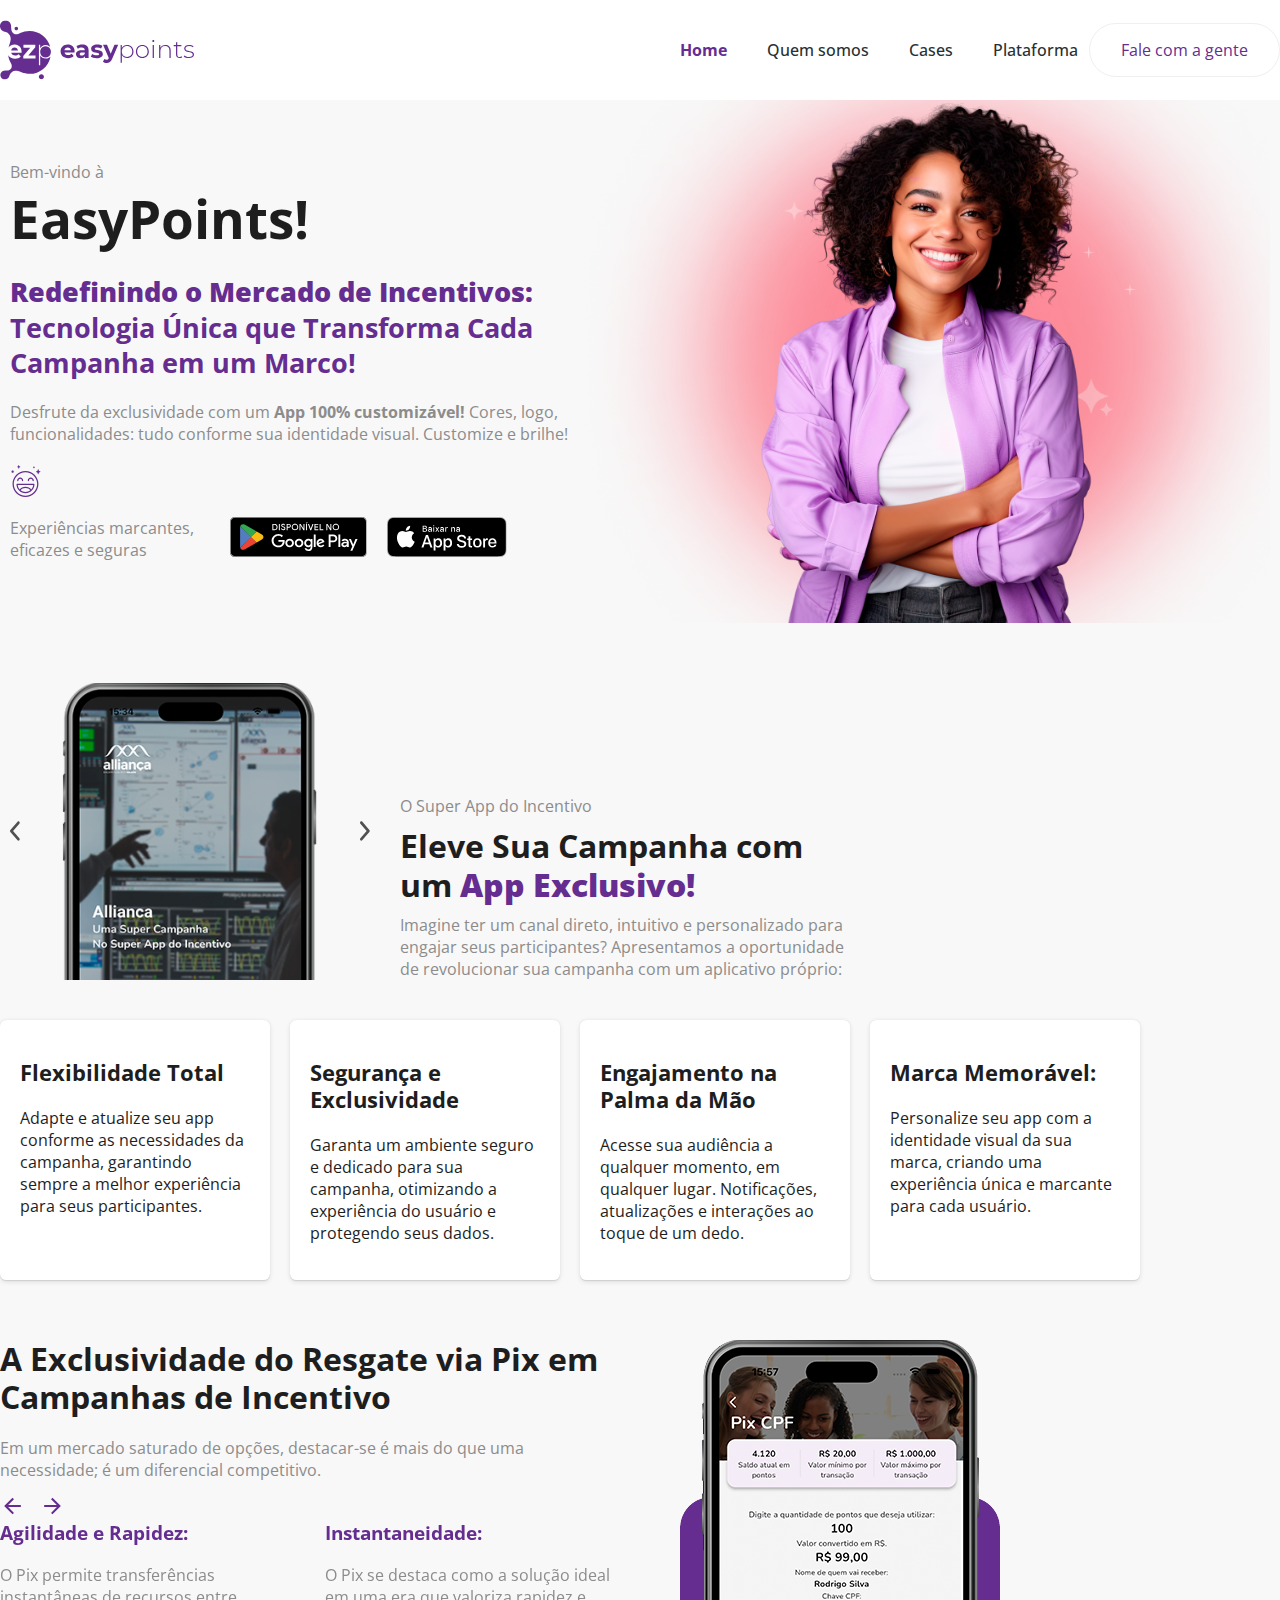
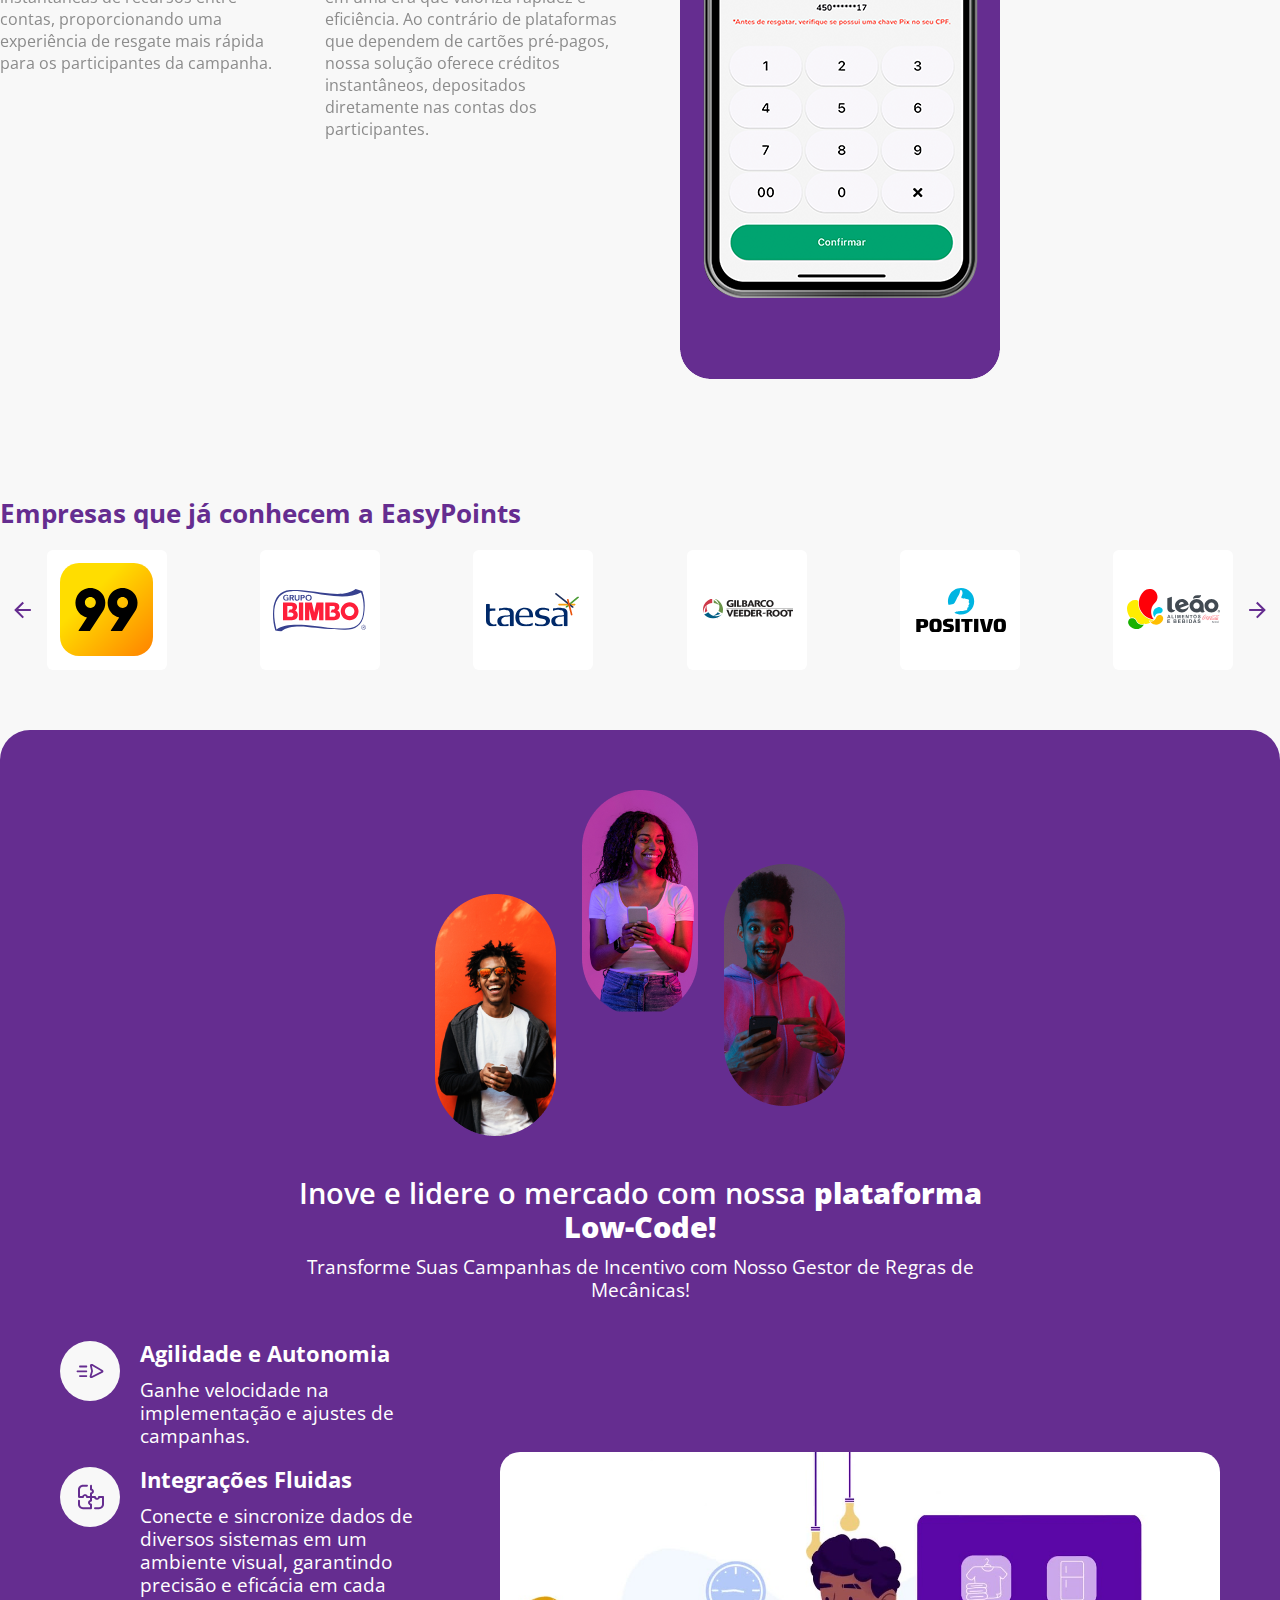
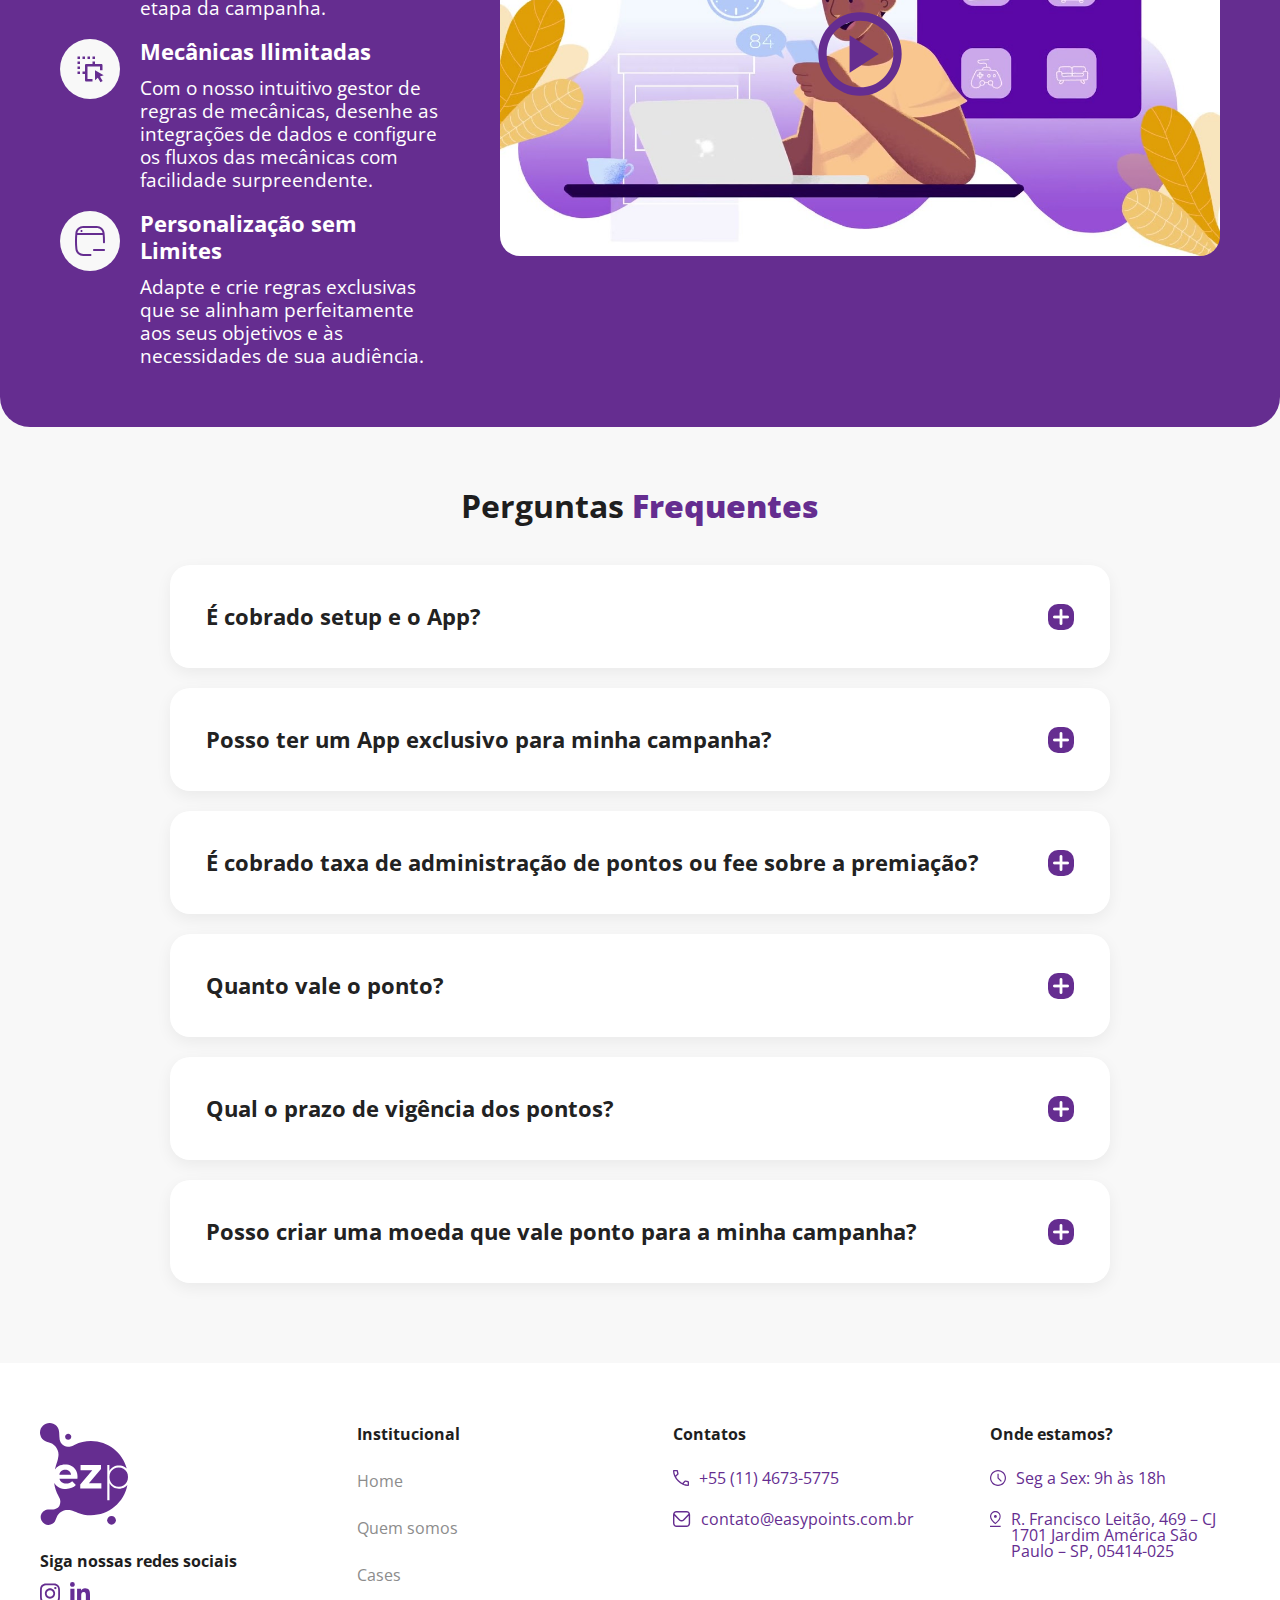
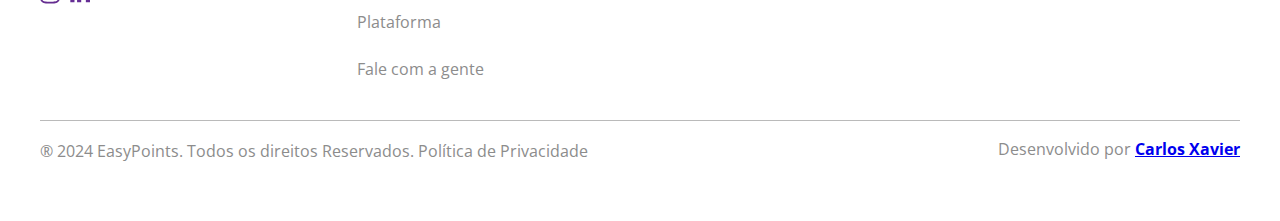
==== commit 016ab06b: "add link plataforma" ====
--- a/index.html
+++ b/index.html
@@ -64,6 +64,9 @@
                                 <li>
                                     <a href="cases.html">Cases</a>
                                 </li>
+                                <li>
+                                    <a href="plataforma.html">Plataforma</a>
+                                </li>
                             </ul>
                         </nav>
 
@@ -794,6 +797,10 @@
                                 <h2>Cases</h2>
                             </a>
 
+                            <a href="plataforma.html">
+                                <h2>Plataforma</h2>
+                            </a>
+
                             <a href="contato.html">
                                 <h2>Fale com a gente</h2>
                             </a>
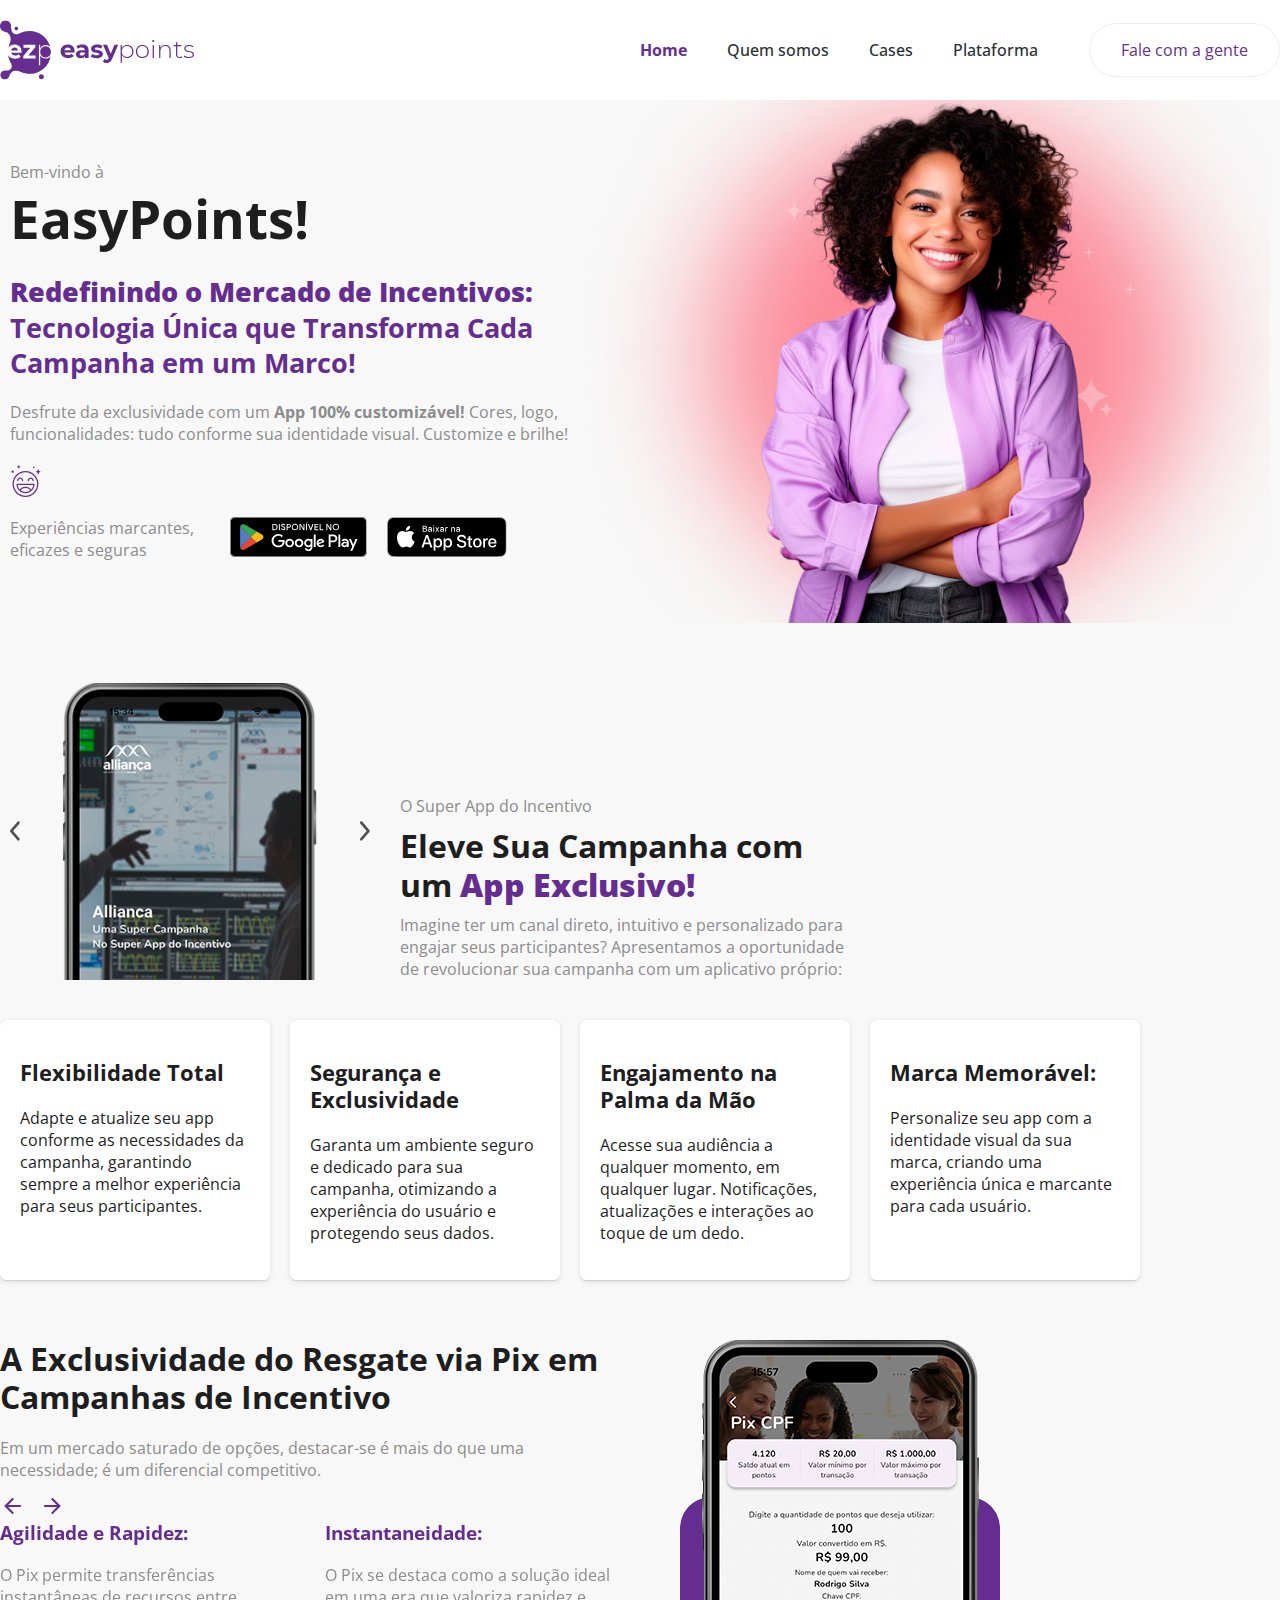
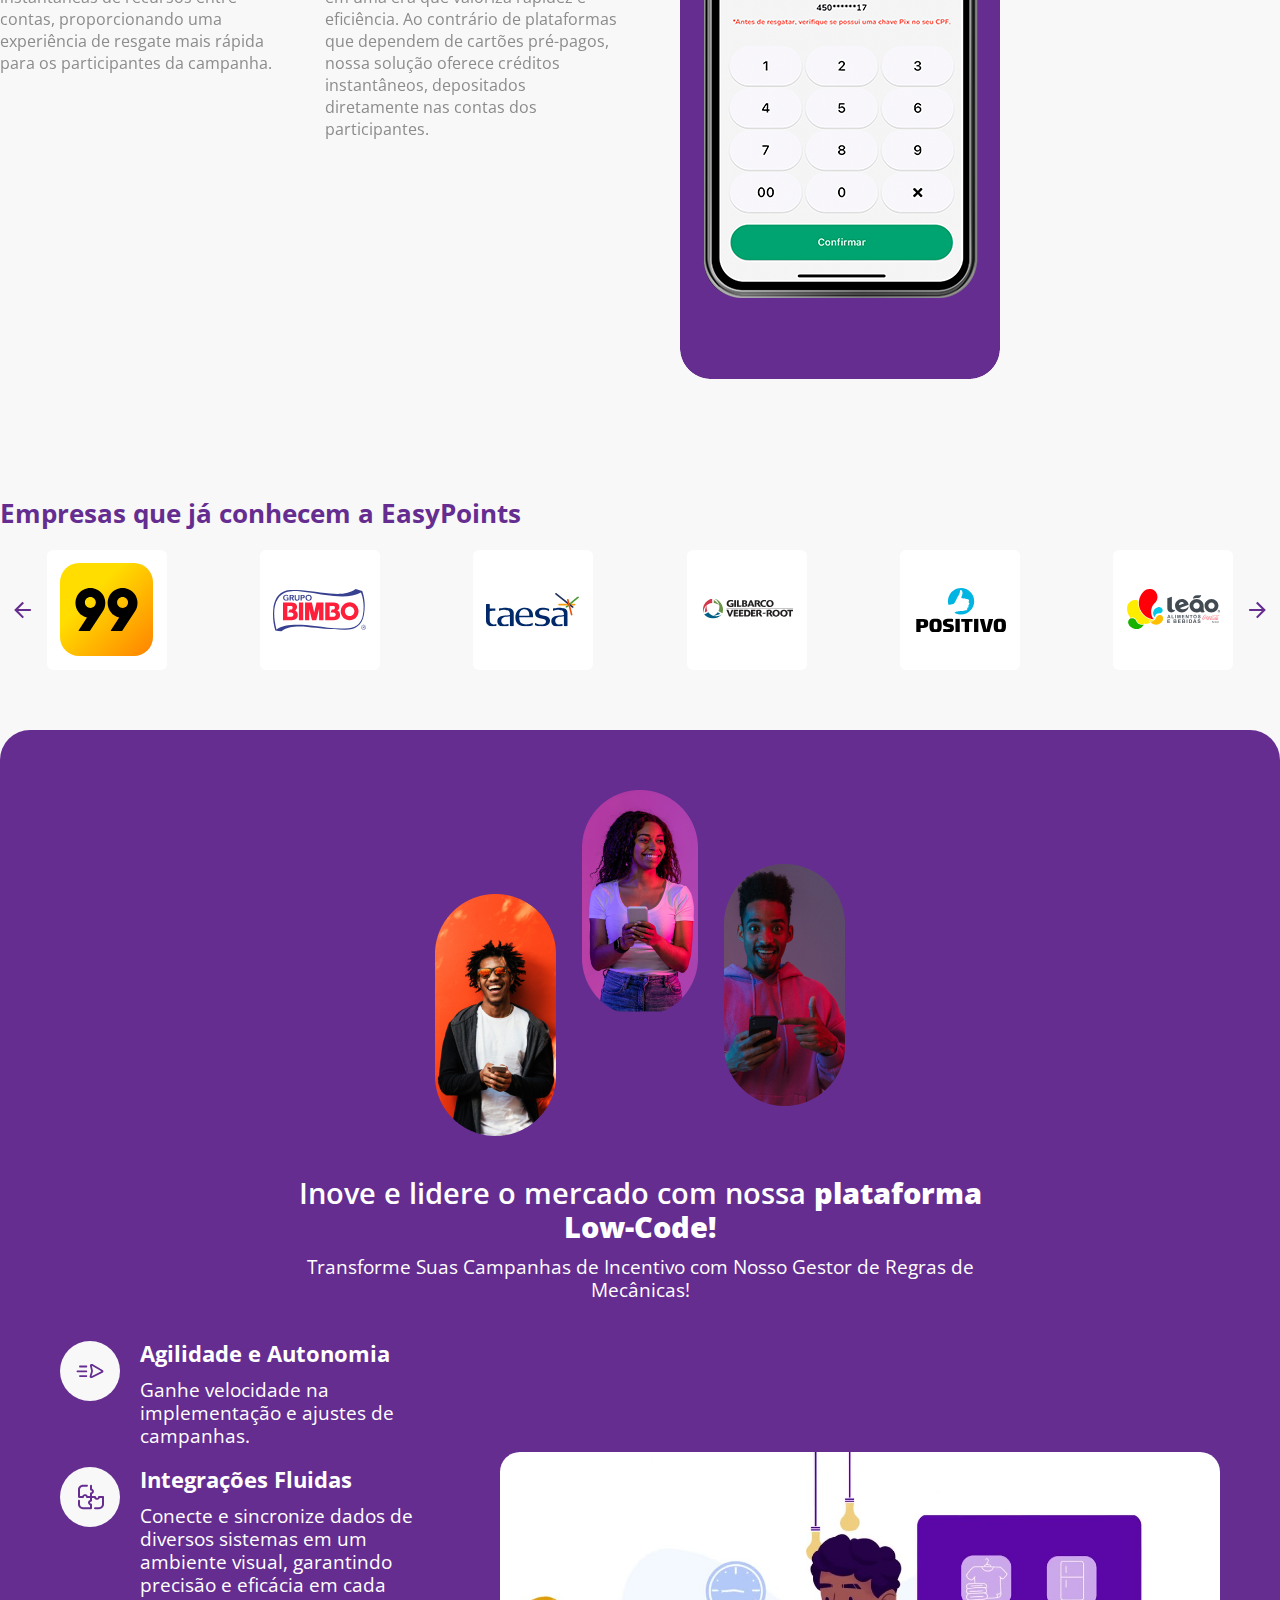
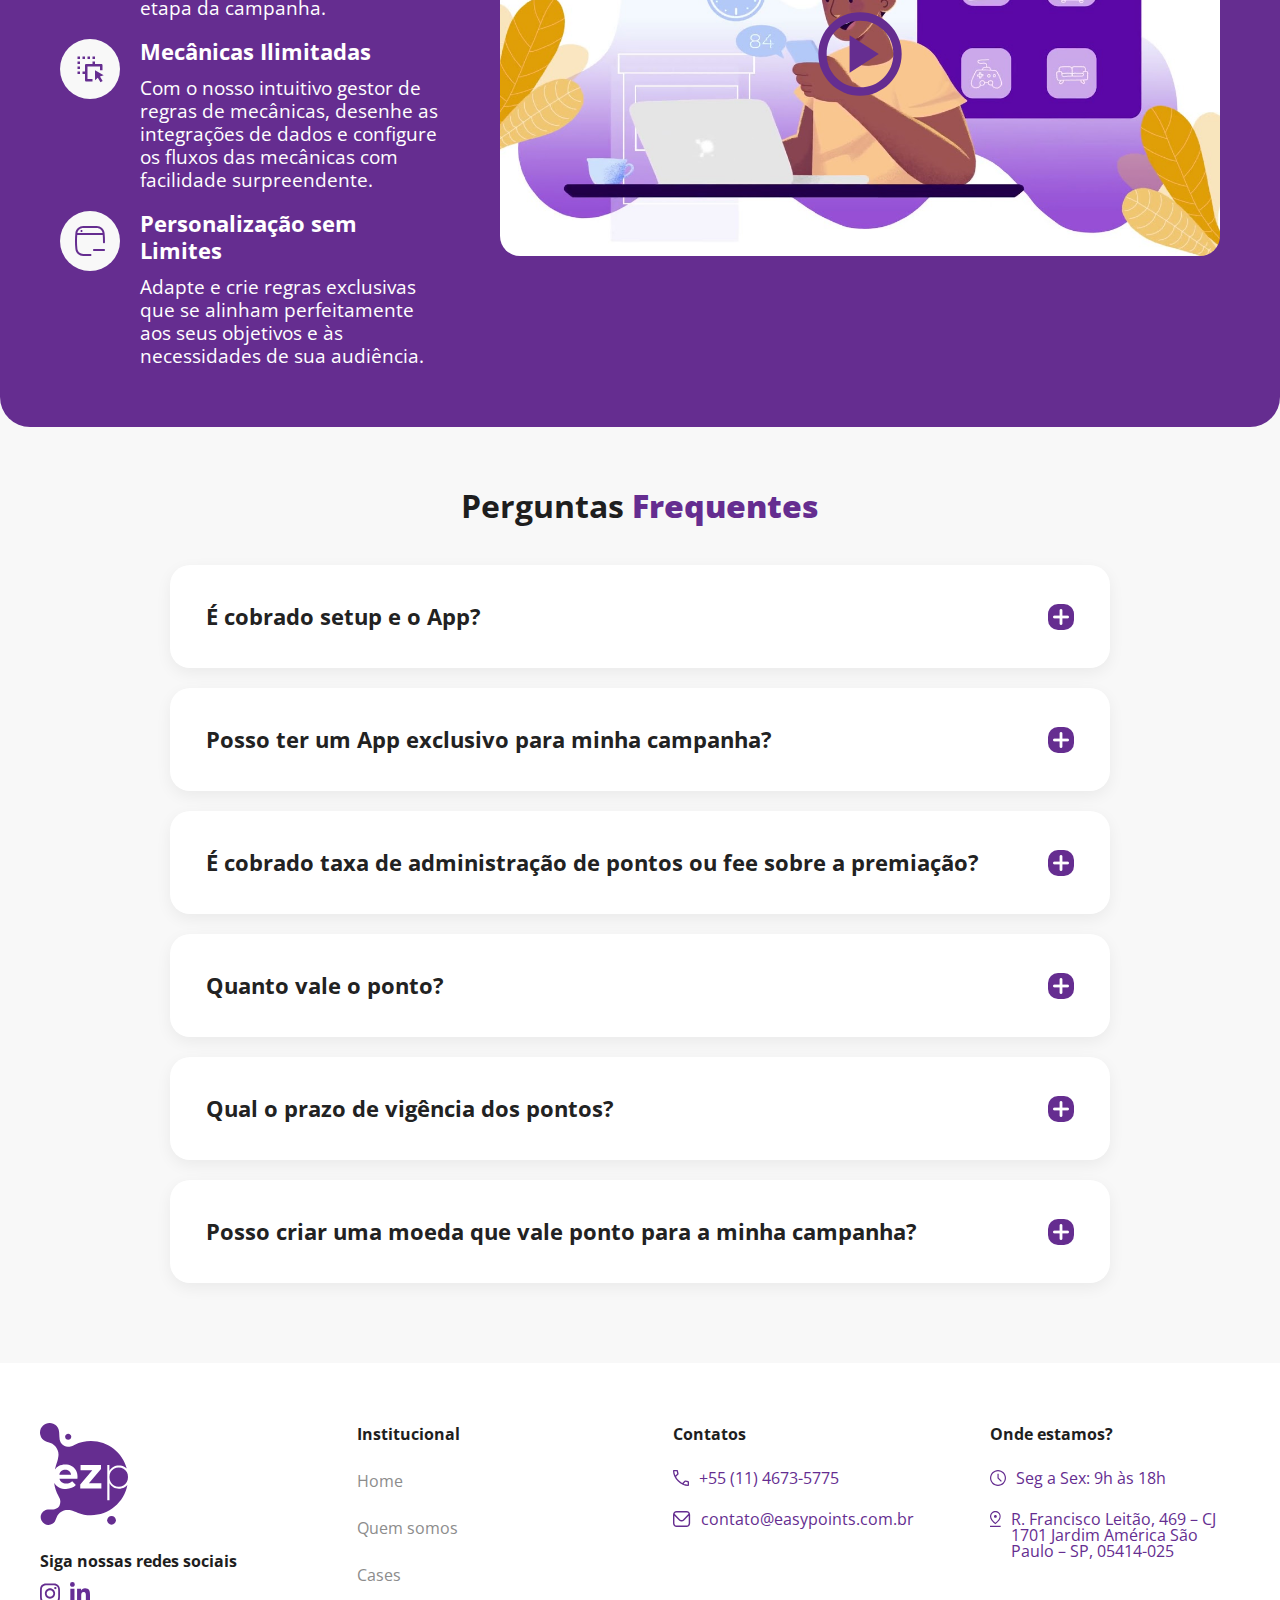
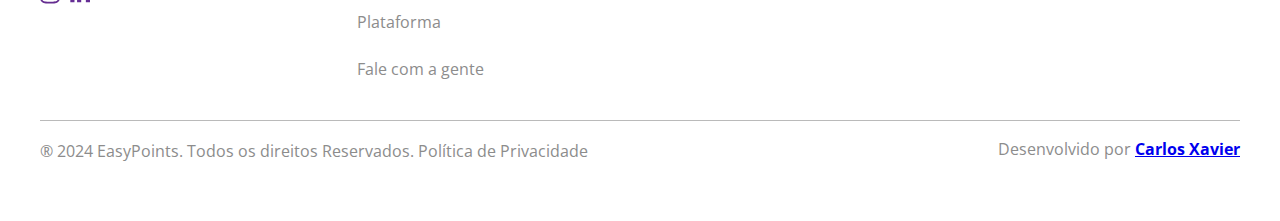
==== commit e937d6a2: "page contato" ====
--- a/index.html
+++ b/index.html
@@ -18,7 +18,6 @@
 </head>
 
 <body>
-
 
     <header>
         <div class="menu_mobile">
@@ -84,6 +83,10 @@
         </div>
     </header>
 
+    <div class="area_up">
+        <img src="img/set_up.svg" alt="">
+    </div>
+
     <main>
         <section id="home">
             <div class="container_1">
@@ -462,6 +465,12 @@
                         <div class="swiper-slide">
                             <img src="img/cl-master.svg" alt="">
                         </div>
+                        <div class="swiper-slide">
+                            <img src="img/lorenzetti.svg" alt="">
+                        </div>
+                        <div class="swiper-slide">
+                            <img src="img/philco.png" alt="">
+                        </div>
 
                     </div>
                     <img class="swiper-button-prev" src="img/arrow_prev.svg" alt="">
--- a/css/style.css
+++ b/css/style.css
@@ -1 +1 @@
-@import"https://fonts.googleapis.com/css2?family=Open+Sans:ital,wght@0,300..800;1,300..800&display=swap";*{box-sizing:border-box;font-family:"Open Sans"}body{margin:0px;padding:0px;background-color:#f8f8f8}:root{--color-content-text: #8c8c8c;--color-content-heading: #1e1e1e;--color-content-primary: #652d90}h1,h2,h3,p{margin:0px}header{width:100%;position:fixed;z-index:99;top:0px;background-color:#fff}.menu_open{display:none}.close{display:none}.menu_mobile{display:none}.container_menu{display:flex;justify-content:center;width:100%}.container_menu .container_menu_int{display:flex;justify-content:center;align-items:center;width:100%;max-width:1280px}.container_menu .container_menu_int .area_menu{display:flex;align-items:center;justify-content:space-between;width:100%;padding:20px 0px 20px 0px}.container_menu .container_menu_int .area_menu a{display:flex}.area_menu_btn{display:flex;align-items:center;justify-content:space-between;width:100%;max-width:600px}.area_menu_btn nav{width:100%;max-width:max-content}.area_menu_btn nav ul{display:flex;align-items:center;gap:40px;padding:0px;margin:0px;width:100%;max-width:max-content}.area_menu_btn nav ul li{list-style:none}.area_menu_btn nav ul li .active{color:#652d90;font-weight:bold}.area_menu_btn nav ul li a{color:#283032;font-weight:500;font-size:1em;line-height:100%;transition:all ease 200ms;text-decoration:none}.area_menu_btn nav ul li a:hover{color:#652d90}.area_menu_btn a{text-decoration:none}.area_menu_btn .btn_menu_link{position:relative;padding:1em 2em;border-radius:3em}.area_menu_btn .btn_menu_link h2{font-size:1em;color:var(--color-content-primary);font-weight:400;z-index:1}.area_menu_btn .btn_menu_link:hover h2{color:#fff !important}.area_menu_btn .btn_menu_link:hover::after{opacity:1}.area_menu_btn .btn_menu_link:hover::after h2{color:#fff !important}.area_menu_btn .btn_menu_link:before{content:"";position:absolute;top:0;left:0;right:0;bottom:0;border:1px solid #efefef;border-radius:3em}.area_menu_btn .btn_menu_link:after{content:"";position:absolute;top:0;left:0;right:0;bottom:0;opacity:0;transition:opacity .3s;background:linear-gradient(90deg, #652d90, #9747ff);border-radius:3em}.container_1{display:flex;justify-content:center;width:100%;padding-top:100px}.container_1 .container_1_int{display:flex;justify-content:center;align-items:center;max-width:1280px;width:100%}.container_1 .container_1_int .area_container_1{display:flex;align-items:center;justify-content:center;gap:0px;width:100%}.container_1 .container_1_int .area_container_1 .hero_home{max-width:700px;width:100%;height:auto}.container_1 .container_1_int .area_container_1 .area_text_container_1{display:flex;flex-direction:column;gap:20px;width:100%;max-width:560px}.container_1 .container_1_int .area_container_1 .area_text_container_1 img{max-width:max-content;width:100%;height:auto}.container_1 .container_1_int .area_container_1 .area_text_container_1 .area_titles_container_1{display:flex;flex-direction:column;gap:0px}.container_1 .container_1_int .area_container_1 .area_text_container_1 .area_titles_container_1 .info_container_1 p{font-size:1em;color:var(--color-content-text);font-weight:400}.container_1 .container_1_int .area_container_1 .area_text_container_1 .area_titles_container_1 .title_container_1 h1{font-size:3.3em;color:var(--color-content-heading);font-weight:700}.container_1 .container_1_int .area_container_1 .area_text_container_1 .sub_title_container_1 p{font-size:1.7em;font-weight:700;color:var(--color-content-primary);line-height:130%}.container_1 .container_1_int .area_container_1 .area_text_container_1 .sub_title_container_1 p b{font-weight:800}.container_1 .container_1_int .area_container_1 .area_text_container_1 .sub_info_container_1 p{font-size:1em;color:var(--color-content-text);font-weight:400}.container_1 .container_1_int .area_container_1 .area_text_container_1 .sub_info_container_1 p b{font-weight:700}.container_1 .container_1_int .area_container_1 .area_text_container_1 .area_app_containe_1{display:flex;justify-content:flex-start;align-items:flex-start;gap:20px}.container_1 .container_1_int .area_container_1 .area_text_container_1 .area_app_containe_1 a img{max-width:max-content;width:100%;height:auto}.container_1 .container_1_int .area_container_1 .area_text_container_1 .area_app_containe_1 .sub_info_container_1{max-width:200px;width:100%}.container_1 .container_1_int .area_container_1 .area_text_container_1 .area_app_containe_1 .sub_info_container_1 p{font-size:1em;color:var(--color-content-text);font-weight:400}.container_1 .container_1_int .area_container_1 .area_text_container_1 .area_app_containe_1 .sub_info_container_1 p b{font-weight:700}.container_2{display:flex;justify-content:center;width:100%;padding:60px 0px 60px 0px}.container_2 .container_2_int{display:flex;justify-content:flex-start;align-items:flex-start;flex-direction:column;gap:40px;max-width:1280px;width:100%}.container_2 .container_2_int .area_container_2{display:flex;justify-content:flex-start;align-items:flex-end;gap:20px}.container_2 .container_2_int .area_container_2 .swiper_1{width:100%;height:100%;max-width:380px !important;overflow-y:visible !important}.container_2 .container_2_int .area_container_2 .swiper-button-next,.container_2 .container_2_int .area_container_2 .swiper-button-prev{width:10px}.container_2 .container_2_int .area_container_2 .swiper-slide{display:flex !important;justify-content:center}.container_2 .container_2_int .area_container_2 .area_text_container_2{display:flex;flex-direction:column;gap:10px;width:100%;max-width:460px}.container_2 .container_2_int .area_container_2 .area_text_container_2 .info_container_2 p{font-size:1em;color:var(--color-content-text);font-weight:400}.container_2 .container_2_int .area_container_2 .area_text_container_2 .title_container_2 h2{font-size:2em;font-weight:700;color:var(--color-content-heading);line-height:120%}.container_2 .container_2_int .area_container_2 .area_text_container_2 .title_container_2 h2 b{color:var(--color-content-primary)}.container_2 .container_2_int .area_container_2 .area_text_container_2 .sub_title_container_2 p{font-size:1em;color:var(--color-content-text);font-weight:400}.container_2 .container_2_int .area_box_container_2{display:flex;justify-content:center;align-items:center;gap:20px;max-width:1140px;width:100%}.container_2 .container_2_int .area_box_container_2 .box_container_2:hover{box-shadow:0 .1rem .2rem rgba(0,0,0,.1),0 .33rem 1rem rgba(101,45,144,.2);transform:scale3d(1.02, 1.02, 1.02)}.container_2 .container_2_int .area_box_container_2 .box_container_2{background-color:#fff;width:100%;max-width:300px;height:260px;border-radius:.4rem;box-shadow:0 .03rem .06rem rgba(0,0,0,.1),0 .1rem .3rem rgba(0,0,0,.1);transition-duration:.3s}.container_2 .container_2_int .area_box_container_2 .box_container_2 .box_container_2_int{display:flex;flex-direction:column;gap:20px;padding:40px 20px}.container_2 .container_2_int .area_box_container_2 .box_container_2 .box_container_2_int .title_box_container_2 h2{font-size:1.4em;color:var(--color-content-heading);font-weight:700;line-height:120%;text-rendering:optimizeLegibility}.container_2 .container_2_int .area_box_container_2 .box_container_2 .box_container_2_int .sub_title_box_container_2 p{font-size:1em;color:var(--color-content-heading);font-weight:400}.container_3{display:flex;justify-content:center;width:100%;padding:0px 0px 60px 0px}.container_3 .container_3_int{display:flex;justify-content:center;align-items:center;width:100%;max-width:1280px}.container_3 .container_3_int .area_container_3{display:flex;justify-content:flex-start;align-items:flex-start;gap:60px;width:100%}.container_3 .container_3_int .area_container_3 .pix_ezp{max-width:max-content;width:100%;height:auto}.container_3 .container_3_int .area_container_3 .area_text_container_3{display:flex;flex-direction:column;gap:40px;max-width:620px;width:100%}.container_3 .container_3_int .area_container_3 .area_text_container_3 .area_title_container_3{display:flex;flex-direction:column;gap:20px}.container_3 .container_3_int .area_container_3 .area_text_container_3 .swiper_2{width:100%;height:100%;max-width:640px !important;overflow-y:visible !important}.container_3 .container_3_int .area_container_3 .area_text_container_3 .swiper-button-next,.container_3 .container_3_int .area_container_3 .area_text_container_3 .swiper-button-prev{width:25px}.container_3 .container_3_int .area_container_3 .area_text_container_3 .swiper-slide{display:flex !important;justify-content:center}.container_3 .container_3_int .area_container_3 .area_text_container_3 .swiper-button-prev,.container_3 .container_3_int .area_container_3 .area_text_container_3 .swiper-button-next{top:-15px}.container_3 .container_3_int .area_container_3 .area_text_container_3 .swiper-button-prev{left:0px}.container_3 .container_3_int .area_container_3 .area_text_container_3 .swiper-button-next{left:40px}.container_3 .container_3_int .area_container_3 .area_text_container_3 .area_box_text_container_3{display:flex;flex-direction:column;gap:20px;max-width:320px;width:100%}.container_3 .container_3_int .area_container_3 .area_text_container_3 .area_box_text_container_3 .title_box_container_3 h2{font-size:1.2em;color:var(--color-content-primary);font-weight:700;line-height:120%;text-rendering:optimizeLegibility}.container_3 .container_3_int .area_container_3 .area_text_container_3 .area_box_text_container_3 .sub_title_box_container_3 p{font-size:1em;color:var(--color-content-text);font-weight:400}.container_3 .container_3_int .area_container_3 .area_text_container_3 .title_container_3 h2{font-size:2em;font-weight:700;color:var(--color-content-heading);line-height:120%}.container_3 .container_3_int .area_container_3 .area_text_container_3 .sub_title_container_3 p{font-size:1em;color:var(--color-content-text);font-weight:400}.container_4{display:flex;justify-content:center;width:100%;padding:60px 0px 60px 0px}.container_4 .container_4_int{display:flex;justify-content:center;align-items:center;width:100%;max-width:1280px}.container_4 .container_4_int .area_container_4{display:flex;flex-direction:column;gap:20px;width:100%}.container_4 .container_4_int .area_container_4 .title_container_4 h2{font-size:1.6em;font-weight:700;color:var(--color-content-primary);line-height:120%}.container_4 .container_4_int .area_container_4 .swiper_3{width:100%;height:100%;max-width:1280px !important;overflow-y:visible !important}.container_4 .container_4_int .area_container_4 .swiper-button-next,.container_4 .container_4_int .area_container_4 .swiper-button-prev{width:25px}.container_4 .container_4_int .area_container_4 .swiper-slide{display:flex !important;justify-content:center}.container_4 .container_4_int .area_container_4 .swiper-slide img{max-width:max-content;width:100%;height:auto}.container_5{display:flex;justify-content:center;width:100%;background-color:#652d90;padding:60px 0px 60px 0px;border-radius:30px}.container_5 .container_5_int{display:flex;justify-content:center;align-items:center;width:100%;max-width:1280px}.container_5 .container_5_int .area_container_5{display:flex;justify-content:center;align-items:center;flex-direction:column;gap:40px;width:100%}.container_5 .container_5_int .area_container_5 .area_low_code{display:flex;align-items:center;flex-direction:column;text-align:center;gap:40px;width:100%;max-width:720px}.container_5 .container_5_int .area_container_5 .area_low_code .lowcode{max-width:max-content;width:100%;height:auto}.container_5 .container_5_int .area_container_5 .area_low_code .area_titles_low_code{display:flex;flex-direction:column;gap:10px}.container_5 .container_5_int .area_container_5 .area_low_code .area_titles_low_code .title_low_code h2{font-size:1.8em;font-weight:600;color:#fff;line-height:120%}.container_5 .container_5_int .area_container_5 .area_low_code .area_titles_low_code .title_low_code h2 b{font-weight:800}.container_5 .container_5_int .area_container_5 .area_low_code .area_titles_low_code .sub_title_low_code p{font-size:1.2em;font-weight:400;color:#fff;line-height:120%}.container_5 .container_5_int .area_container_5 .area_beneficios{display:flex;justify-content:center;align-items:center;gap:60px}.container_5 .container_5_int .area_container_5 .area_beneficios .area_icones{display:flex;flex-direction:column;gap:20px;max-width:380px;width:100%}.container_5 .container_5_int .area_container_5 .area_beneficios .area_icones .icones_beneficios{display:flex;align-items:flex-start;gap:20px;width:100%}.container_5 .container_5_int .area_container_5 .area_beneficios .area_icones .icones_beneficios .area_text_beneficios{display:flex;flex-direction:column;gap:10px}.container_5 .container_5_int .area_container_5 .area_beneficios .area_icones .icones_beneficios .area_text_beneficios .title_beneficios h2{font-size:1.4em;font-weight:700;color:#fff;line-height:120%}.container_5 .container_5_int .area_container_5 .area_beneficios .area_icones .icones_beneficios .area_text_beneficios .sub_title_beneficios p{font-size:1.2em;font-weight:400;color:#fff;line-height:120%}.container_5 .container_5_int .area_container_5 .area_beneficios .area_player{width:720px;max-width:100%;height:auto}.container_5 .container_5_int .area_container_5 .area_beneficios .icon_video{transition:all ease}.container_5 .container_5_int .area_container_5 .area_beneficios .icon_video{-webkit-animation:move_icon 700ms ease-in-out;-moz-animation:move_icon 700ms ease-in-out;-o-animation:move_icon 700ms ease-in-out;animation:move_icon 700ms ease-in-out;animation-iteration-count:infinite;animation-direction:alternate;cursor:pointer;max-width:100px;width:100%;height:auto}@keyframes move_icon{from{transform:scale3d(1, 1, 1)}to{transform:scale3d(1.2, 1.2, 1.2)}}.container_5 .container_5_int .area_container_5 .area_beneficios .thumb_1{display:flex;align-items:center;justify-content:center;background-color:rgba(0,0,0,0);background-repeat:no-repeat;background-size:cover;width:100%;height:100%;position:absolute;left:0%;right:0%;top:0%;bottom:0%;margin:auto;background-position:center;cursor:pointer;z-index:1}.container_5 .container_5_int .area_container_5 .area_beneficios .thumb_2{display:none;align-items:center;justify-content:center;background-color:rgba(0,0,0,0);background-repeat:no-repeat;background-size:cover;width:100%;height:100%;position:absolute;left:0%;right:0%;top:0%;bottom:0%;margin:auto;background-position:center;cursor:pointer;z-index:1}.container_5 .container_5_int .area_container_5 .area_beneficios .up_container{position:relative;padding-bottom:56.2%;max-height:90vh}.container_5 .container_5_int .area_container_5 .area_beneficios .up_container .player-wrapper{top:0;height:100%;width:100%}.container_5 .container_5_int .area_container_5 .area_beneficios .up_container .player-wrapper video,.container_5 .container_5_int .area_container_5 .area_beneficios .up_container .player-wrapper iframe,.container_5 .container_5_int .area_container_5 .area_beneficios .up_container .player-wrapper>div{border:none;width:100%;height:100%;position:absolute;border-radius:20px}.container_faq{display:flex;justify-content:center;width:100%;padding:60px 0px 60px 0px}.container_faq .container_faq_int{display:flex;justify-content:center;align-items:center;width:100%;max-width:1200px}.container_faq .container_faq_int .area_faq{display:flex;flex-direction:column;align-items:center;max-width:1000px;width:100%;gap:40px}.container_faq .container_faq_int .area_faq .title_faq_quests h2{font-size:2em;font-weight:700;color:var(--color-content-heading);line-height:120%}.container_faq .container_faq_int .area_faq .title_faq_quests h2 b{color:var(--color-content-primary)}.container_faq .container_faq_int .area_faq .faq_quests{display:flex;align-items:center;justify-content:center;flex-direction:column;max-width:980px;width:100%}.container_faq .container_faq_int .area_faq .faq_quests .title_faq_total{display:flex;flex-direction:column;gap:20px;align-items:center;max-width:940px;width:100%}.container_faq .container_faq_int .area_faq .faq_quests .title_faq_total .quest{display:flex;align-items:center;justify-content:space-between;gap:40px;width:100%;cursor:pointer;border-radius:1.25rem;padding:2.25rem;background-color:#fff;box-shadow:0 5px 16px rgba(0,0,0,.06);z-index:1}.container_faq .container_faq_int .area_faq .faq_quests .title_faq_total .quest h2{font-size:1.4em;font-weight:bold;color:#222;margin:0px}.container_faq .container_faq_int .area_faq .faq_quests .title_faq_total .quest .btn_1{max-width:max-content;height:auto;width:100%;background-color:var(--color-content-primary);padding:5px;border-radius:10px}.container_faq .container_faq_int .area_faq .faq_quests .title_faq_total .aswer{overflow:hidden;max-height:0px;opacity:0;transition:all ease-in-out 400ms;transform:scaleY(0.2);transform-origin:top;background-color:#fff;width:100%;z-index:0}.container_faq .container_faq_int .area_faq .faq_quests .title_faq_total .aswer h2{font-size:1.2em;color:#222;font-weight:400;margin:0px}.btn_2{overflow:hidden;max-height:0px;opacity:0;transition:all ease-in-out 400ms}.aswer.open_faq{margin-bottom:40px}.open_faq{display:flex;height:fit-content;max-height:100% !important;transition:all ease-in-out 400ms;opacity:1 !important;transform:scaleY(1) !important;margin-top:-40px;margin-bottom:20px;padding:2.8rem 2.25rem 2.25rem 2.25rem;border-radius:1.25rem}.close_faq h2{color:#7b23ee}.btn_open{opacity:1;max-height:100% !important;transition:all ease-in-out 400ms}.btn_close{opacity:0;transition:all ease-in-out 400ms}footer{width:100%;padding:60px 0px 40px 0px;background-color:#fff}.container_footer{display:flex;width:100%;justify-content:center}.container_footer_int{display:flex;max-width:1200px;width:100%;justify-content:space-between;flex-direction:column;gap:40px}.container_footer_int .area_copy{display:flex;justify-content:space-between;width:100%;border-top:1px solid rgba(140,140,140,.6);padding:1.25rem 0rem}.container_footer_int .area_copy .title_copy p{font-size:1em;color:var(--color-content-text);line-height:125%}.container_footer_int .area_copy .desenvolvido p{font-size:1em;color:var(--color-content-text);line-height:100%}.container_footer_int .area_copy .desenvolvido p a{font-weight:bold}.area_footer{display:flex;justify-content:space-between;align-items:flex-start;width:100%}.area_footer_1{display:flex;flex-direction:column;gap:25px;max-width:250px;width:100%}.area_footer_1 .area_footer_texts{display:flex;flex-direction:column;gap:25px}.area_footer_1 .area_footer_texts h2{font-size:1em;font-weight:400;color:var(--color-content-primary);margin:0px}.area_footer_1 .logo_footer{width:100%;max-width:88px;height:auto}.area_footer_1 .redes_sociais{display:flex;flex-direction:column;gap:10px;width:100%}.area_footer_1 .redes_sociais h2{color:var(--color-content-heading);font-weight:bold;font-size:16px}.area_footer_1 .redes_sociais .area_redes_sociais{display:flex;gap:10px}.area_footer_1 .redes_sociais .area_redes_sociais a img{max-width:20px;width:100%}.area_footer_1 .area_2_footer_texts{display:flex;flex-direction:column;gap:25px}.area_footer_1 .area_2_footer_texts .area_contato{display:flex;align-items:flex-start;gap:10px}.area_footer_1 .area_2_footer_texts .area_contato .info_footer p{font-size:1em;color:var(--color-content-primary);line-height:100%}.area_footer_1 .area_2_footer_texts .area_contato .info_footer p a{font-size:1em;color:var(--color-content-primary);line-height:100%}.area_footer_1 .area_2_footer_texts .title_area_footer h2{color:var(--color-content-heading);font-weight:bold;font-size:1em}.area_footer_1 .area_2_footer_texts a{text-decoration:none}.area_footer_1 .area_2_footer_texts h2{color:#8c8c8c;font-weight:400;font-size:1em}@media(max-width: 1024px){.menu_mobile{display:flex;justify-content:space-between;align-items:center;max-width:1280px;padding:20px 20px 20px 20px}@keyframes move{0%{left:-100%}100%{left:0px}}.menu_open{display:flex}.close{display:flex;position:absolute;top:20px;left:20px}#container_menu{display:none;width:100%;height:100vh;opacity:1;background:rgba(101,45,144,.7568627451);position:fixed;top:0px;z-index:99;transition:all ease 400ms}.container_menu{display:flex;justify-content:center;width:100%;height:100%}.container_menu_int{display:flex;justify-content:center;align-items:center;width:100%}.area_menu{flex-direction:column;width:100%}.area_close{display:flex;justify-content:center;align-items:center;width:100%;position:fixed;top:40px}.area_close_int{display:flex;align-items:center;justify-content:space-between;width:100%;max-width:1220px}.close{cursor:pointer;max-width:max-content;width:100%}.area_menu nav{width:100%}.area_menu nav ul{display:flex;align-items:center;flex-direction:column;gap:25px;justify-content:center;margin:0px;padding:0px}.logo_desktop{display:none}.area_menu nav ul a{font-size:30px;color:#fff}.area_menu nav ul a:hover{color:#fff}.area_menu_btn{flex-direction:column;gap:40px}.area_menu_btn nav{width:100%;max-width:max-content}.area_menu_btn nav ul{display:flex;align-items:center;gap:40px;padding:0px;margin:0px;width:100%;max-width:max-content}.area_menu_btn nav ul li{list-style:none}.area_menu_btn nav ul li .active{color:#fff;font-weight:bold}.area_menu_btn nav ul li a{color:#fff;font-weight:500;font-size:2em;line-height:100%;transition:all ease 200ms;text-decoration:none}.area_menu_btn nav ul li a:hover{color:#fff}.area_menu_btn .btn_menu_link{position:relative;padding:1em 2em;border-radius:3em}.area_menu_btn .btn_menu_link h2{font-size:1.2em;color:#fff;font-weight:400;z-index:1}.area_menu_btn .btn_menu_link:hover h2{color:#fff !important}.area_menu_btn .btn_menu_link:hover::after{opacity:1}.area_menu_btn .btn_menu_link:hover::after h2{color:#fff !important}.area_menu_btn .btn_menu_link:before{content:"";position:absolute;top:0;left:0;right:0;bottom:0;border:1px solid #efefef;border-radius:3em}.area_menu_btn .btn_menu_link:after{content:"";position:absolute;top:0;left:0;right:0;bottom:0;opacity:0;transition:opacity .3s;background:linear-gradient(90deg, #652d90, #9747ff);border-radius:3em}.container_1{padding:100px 0px 0px 0px}.container_1 .container_1_int .area_container_1{flex-direction:column-reverse;gap:40px;padding:0px 20px}.container_2 .container_2_int .area_container_2{flex-direction:column;align-items:center;width:100%;padding:0px 20px}.container_2 .container_2_int .area_box_container_2{flex-wrap:wrap}.container_3 .container_3_int .area_container_3{flex-direction:column;align-items:center;padding:0px 20px}.container_4 .container_4_int .area_container_4{align-items:center;justify-content:center}.container_5 .container_5_int .area_container_5 .area_low_code{padding:0px 20px}.container_5 .container_5_int .area_container_5 .area_beneficios{flex-direction:column}.container_faq .container_faq_int .area_faq{padding:0px 20px}.area_footer{flex-wrap:wrap;padding:0px 20px}footer{padding:60px 0px 20px 0px}.container_footer_int .area_copy{padding:1.25rem;flex-wrap:wrap;gap:20px}}@media(max-width: 768px){.container_5 .container_5_int .area_container_5 .area_beneficios .area_player{width:480px}}@media(max-width: 480px){.container_1 .container_1_int .area_container_1 .area_text_container_1 .area_titles_container_1 .title_container_1 h1{font-size:2.8em}.container_1 .container_1_int .area_container_1 .area_text_container_1 .sub_title_container_1 p{font-size:1.5em}.container_2 .container_2_int .area_box_container_2{padding:0px 20px}.container_2 .container_2_int .area_box_container_2 .box_container_2{max-width:100%;height:auto}.container_2 .container_2_int .area_container_2 .area_text_container_2 .title_container_2 h2{font-size:1.6em}.container_3 .container_3_int{gap:0px}.container_3 .container_3_int .area_container_3 .area_text_container_3 .title_container_3 h2{font-size:1.6em}.container_3 .container_3_int .area_container_3 .area_text_container_3 .swiper-slide{justify-content:flex-start}.container_4{padding:40px 0px 40px 0px}.container_4 .container_4_int .area_container_4{padding:0px 20px}.container_4 .container_4_int .area_container_4 .title_container_4 h2{text-align:center}.container_5 .container_5_int .area_container_5{padding:0px 20px}.container_5 .container_5_int .area_container_5 .area_low_code .area_titles_low_code .title_low_code h2{font-size:1.4em}.container_5 .container_5_int .area_container_5 .area_beneficios .area_icones .icones_beneficios .area_text_beneficios .title_beneficios h2{font-size:1.2em}.container_5 .container_5_int .area_container_5 .area_beneficios .area_icones .icones_beneficios .area_text_beneficios .sub_title_beneficios p{font-size:1em}.container_5 .container_5_int .area_container_5 .area_beneficios .area_player{width:350px}.container_faq .container_faq_int .area_faq .faq_quests .title_faq_total .quest h2{font-size:1.2em}.container_faq .container_faq_int .area_faq .faq_quests .title_faq_total .aswer h2{font-size:1em}.area_footer{gap:40px}}.container_1_qs{display:flex;justify-content:center;width:100%;padding:140px 0px 60px 0px}.container_1_qs .container_1_qs_int{display:flex;justify-content:center;align-items:center;width:100%;max-width:1280px}.container_1_qs .container_1_qs_int .area_container_1_qs{display:flex;justify-content:center;align-items:center;gap:40px;width:100%}.container_1_qs .container_1_qs_int .area_container_1_qs img{max-width:max-content;width:100%;height:auto}.container_1_qs .container_1_qs_int .area_container_1_qs .area_text_container_1_qs{display:flex;flex-direction:column;gap:20px;max-width:620px;width:100%}.container_1_qs .container_1_qs_int .area_container_1_qs .area_text_container_1_qs .title_continer_1_qs h2{font-size:6em;font-weight:700;color:var(--color-content-primary);line-height:100%}.container_1_qs .container_1_qs_int .area_container_1_qs .area_text_container_1_qs .sub_title_continer_1_qs p{font-size:1em;color:var(--color-content-heading);font-weight:400}.container_1_qs .container_1_qs_int .area_container_1_qs .area_text_container_1_qs .sub_title_continer_1_qs p b{font-weight:bold}.container_2_qs{display:flex;justify-content:center;width:100%;padding:0px 0px 60px 0px;position:relative;z-index:1}.container_2_qs .logo_ezp{position:absolute;width:100%;max-width:max-content;opacity:.4;right:0px;z-index:0;top:-60px}.container_2_qs .container_2_qs_int{display:flex;justify-content:center;align-items:center;max-width:1280px;width:100%}.container_2_qs .container_2_qs_int .area_container_2_qs{display:flex;justify-content:center;align-items:flex-start;flex-direction:column;gap:20px;width:100%;max-width:620px}.container_2_qs .container_2_qs_int .area_container_2_qs .title_container_2_qs h2{font-size:2em;font-weight:700;color:var(--color-content-heading);line-height:120%}.container_2_qs .container_2_qs_int .area_container_2_qs .ssub_title_container_2_qs p{font-size:1.2em;font-weight:400;color:var(--color-content-heading);line-height:120%}.container_2_qs .container_2_qs_int .area_container_2_qs .ssub_title_container_2_qs p b{font-weight:bold}.container_3_qs{display:flex;justify-content:center;width:100%;position:relative;z-index:1;padding:0px 0px 60px 0px}.container_3_qs .container_3_qs_int{display:flex;justify-content:center;align-items:center;width:100%;max-width:1280px}.container_3_qs .container_3_qs_int .area_container_3_qs{display:flex;flex-direction:column;gap:40px;width:100%;max-width:1000px}.container_3_qs .container_3_qs_int .area_container_3_qs .box_container_3_qs{padding:4rem;background-color:var(--color-content-primary);border-radius:30px}.container_3_qs .container_3_qs_int .area_container_3_qs .box_container_3_qs .box_container_3_qs_int{display:flex;flex-direction:column;align-items:flex-start;justify-content:center;gap:20px;width:100%}.container_3_qs .container_3_qs_int .area_container_3_qs .box_container_3_qs .box_container_3_qs_int .swiper_2{width:100%;height:100%;max-width:640px !important;overflow-y:visible !important}.container_3_qs .container_3_qs_int .area_container_3_qs .box_container_3_qs .box_container_3_qs_int .swiper-button-next,.container_3_qs .container_3_qs_int .area_container_3_qs .box_container_3_qs .box_container_3_qs_int .swiper-button-prev{width:25px}.container_3_qs .container_3_qs_int .area_container_3_qs .box_container_3_qs .box_container_3_qs_int .swiper-slide{display:flex !important;justify-content:center}.container_3_qs .container_3_qs_int .area_container_3_qs .box_container_3_qs .box_container_3_qs_int .swiper-button-prev,.container_3_qs .container_3_qs_int .area_container_3_qs .box_container_3_qs .box_container_3_qs_int .swiper-button-next{top:-25px;background-color:#fff;border-radius:20px;height:30px;width:30px}.container_3_qs .container_3_qs_int .area_container_3_qs .box_container_3_qs .box_container_3_qs_int .swiper-button-prev{left:0px}.container_3_qs .container_3_qs_int .area_container_3_qs .box_container_3_qs .box_container_3_qs_int .swiper-button-next{left:40px}.container_3_qs .container_3_qs_int .area_container_3_qs .box_container_3_qs .box_container_3_qs_int .area_box_text_container_3{display:flex;flex-direction:column;gap:20px;max-width:320px;width:100%}.container_3_qs .container_3_qs_int .area_container_3_qs .box_container_3_qs .box_container_3_qs_int .area_box_text_container_3 .title_box_container_3 h2{font-size:1.2em;color:#fff;font-weight:700;line-height:120%;text-rendering:optimizeLegibility}.container_3_qs .container_3_qs_int .area_container_3_qs .box_container_3_qs .box_container_3_qs_int .area_box_text_container_3 .sub_title_box_container_3 p{font-size:1em;color:#fff;font-weight:400}.container_3_qs .container_3_qs_int .area_container_3_qs .box_container_3_qs .box_container_3_qs_int .title_container_3_qs h2{font-size:2em;font-weight:700;color:#fff;line-height:120%}.container_3_qs .container_3_qs_int .area_container_3_qs .box_container_3_qs .box_container_3_qs_int .sub_title_container_3_qs p{font-size:1.2em;font-weight:400;color:#fff;line-height:120%}@media(max-width: 1024px){.container_1_qs .container_1_qs_int .area_container_1_qs{flex-direction:column;padding:0px 20px}.container_1_qs .container_1_qs_int .area_container_1_qs .area_text_container_1_qs{align-items:center;justify-content:center;text-align:center}.container_1_qs .container_1_qs_int .area_container_1_qs .area_text_container_1_qs .title_continer_1_qs h2{font-size:3em}.container_2_qs .container_2_qs_int .area_container_2_qs{padding:0px 20px}.container_3_qs .container_3_qs_int .area_container_3_qs{padding:0px 20px}.container_3_qs .container_3_qs_int .area_container_3_qs .box_container_3_qs.area_2{padding:4rem 3rem 2rem 3rem}}@media(max-width: 480px){.container_1_qs .container_1_qs_int .area_container_1_qs{gap:20px}.container_2_qs .logo_ezp{display:none}.container_3_qs .container_3_qs_int .area_container_3_qs .box_container_3_qs{padding:2rem}}.container_cases{display:flex;justify-content:center;width:100%;padding:140px 0px 60px 0px}.container_cases .container_cases_int{display:flex;justify-content:center;align-items:center;width:100%;max-width:1280px}.container_cases .container_cases_int .area_container_cases{display:flex;justify-content:center;align-items:center;flex-direction:column;gap:40px;width:100%}.container_cases .container_cases_int .area_container_cases .area_titles_cases{display:flex;align-items:center;flex-direction:column;gap:0px}.container_cases .container_cases_int .area_container_cases .area_titles_cases .info_cases p{font-size:1em;color:var(--color-content-text);font-weight:400}.container_cases .container_cases_int .area_container_cases .area_titles_cases .title_cases h2{font-size:4em;color:var(--color-content-primary);font-weight:700;line-height:100%}.container_cases .container_cases_int .area_container_cases .area_projetos_cases{display:flex;justify-content:center;align-items:center;gap:20px;width:100%;flex-wrap:wrap}.container_cases .container_cases_int .area_container_cases .area_projetos_cases .detalhes_case:hover>a .area_infos_case{opacity:1}.container_cases .container_cases_int .area_container_cases .area_projetos_cases .detalhes_case{position:relative;display:flex}.container_cases .container_cases_int .area_container_cases .area_projetos_cases .detalhes_case img{max-width:max-content;width:100%;height:auto;border-radius:5px}.container_cases .container_cases_int .area_container_cases .area_projetos_cases .detalhes_case a .area_infos_case{opacity:0;border-radius:6px;position:absolute;left:0px;top:0px;bottom:0px;right:0px;background:rgba(101,45,144,.9);transition:opacity .3s}.container_cases .container_cases_int .area_container_cases .area_projetos_cases .detalhes_case a .area_infos_case .area_infos_case_int{display:flex;align-items:center;justify-content:flex-end;flex-direction:column;text-align:center;height:100%;padding:1rem 1rem 2rem 1rem;gap:10px}.container_cases .container_cases_int .area_container_cases .area_projetos_cases .detalhes_case a .area_infos_case .area_infos_case_int .title_info_case h2{font-size:1.2em;color:#fff;font-weight:bold}.container_cases .container_cases_int .area_container_cases .area_projetos_cases .detalhes_case a .area_infos_case .area_infos_case_int .sub_title_info_case p{font-size:1em;color:#fff;font-weight:400}@media(max-width: 480px){.container_cases .container_cases_int .area_container_cases{padding:0px 20px}.container_cases .container_cases_int .area_container_cases .area_titles_cases .title_cases h2{font-size:3em}}.container_projeto{display:flex;justify-content:center;width:100%;padding:140px 0px 60px 0px}.container_projeto .container_projeto_int{display:flex;justify-content:center;align-items:center;width:100%;max-width:1280px}.container_projeto .container_projeto_int .area_projeto{display:flex;justify-content:center;align-items:flex-start;gap:0px;width:100%;max-width:max-content}.container_projeto .container_projeto_int .area_projeto .swiper_1{width:100%;height:100%;max-width:500px !important}.container_projeto .container_projeto_int .area_projeto .swiper_1 img{max-width:max-content;width:100%;height:auto}.container_projeto .container_projeto_int .area_projeto .swiper-button-next,.container_projeto .container_projeto_int .area_projeto .swiper-button-prev{width:25px;height:25px;background-color:#fff;border-radius:20px}.container_projeto .container_projeto_int .area_projeto .swiper-slide{display:flex !important;justify-content:center}.container_projeto .container_projeto_int .area_projeto .area_text_projeto{display:flex;flex-direction:column;gap:20px;max-width:620px;width:100%}.container_projeto .container_projeto_int .area_projeto .area_text_projeto .title_projeto h2{font-size:4em;font-weight:700;color:var(--color-content-primary);line-height:120%}.container_projeto .container_projeto_int .area_projeto .area_text_projeto .sub_title_projeto p{font-size:1.2em;font-weight:400;color:var(--color-content-text);line-height:120%}.container_box_case{display:flex;justify-content:center;width:100%;margin:60px 0px 60px 0px}.container_box_case .container_box_case_int{display:flex;justify-content:center;align-items:center;width:100%;max-width:1280px}.container_box_case .container_box_case_int .area_box_case{padding:4rem;width:100%;max-width:1000px;background-color:#fff;border-radius:20px}.container_box_case .container_box_case_int .area_box_case .area_box_case_int{display:flex;align-items:center;justify-content:space-between;width:100%}.container_box_case .container_box_case_int .area_box_case .area_box_case_int .area_text_box_case{display:flex;flex-direction:column;gap:20px;width:100%;max-width:320px}.container_box_case .container_box_case_int .area_box_case .area_box_case_int .area_text_box_case .area_titles_box_case{display:flex;flex-direction:column;gap:10px}.container_box_case .container_box_case_int .area_box_case .area_box_case_int .area_text_box_case .area_titles_box_case .title_box_case h2{font-size:2em;color:var(--color-content-primary);font-weight:700;line-height:100%}.container_box_case .container_box_case_int .area_box_case .area_box_case_int .area_text_box_case .area_titles_box_case .sub_title_box_case p{font-size:1.2em;color:var(--color-content-text);font-weight:400;line-height:100%}.container_box_case .container_box_case_int .area_box_case .area_box_case_int .area_text_box_case .btn_case{position:relative;padding:1em 2em;border-radius:3em;max-width:max-content;text-decoration:none}.container_box_case .container_box_case_int .area_box_case .area_box_case_int .area_text_box_case .btn_case h2{font-size:1em;color:#fff;font-weight:400;position:relative;z-index:1}.container_box_case .container_box_case_int .area_box_case .area_box_case_int .area_text_box_case .btn_case:hover h2{color:#fff}.container_box_case .container_box_case_int .area_box_case .area_box_case_int .area_text_box_case .btn_case:hover::after{opacity:1}.container_box_case .container_box_case_int .area_box_case .area_box_case_int .area_text_box_case .btn_case:hover::after h2{color:#fff}.container_box_case .container_box_case_int .area_box_case .area_box_case_int .area_text_box_case .btn_case:before{content:"";position:absolute;top:0;left:0;right:0;bottom:0;border-radius:3em;background-color:#652d90}.container_box_case .container_box_case_int .area_box_case .area_box_case_int .area_text_box_case .btn_case:after{content:"";position:absolute;top:0;left:0;right:0;bottom:0;opacity:0;transition:opacity .3s;background:linear-gradient(90deg, #652d90, #9747ff);border-radius:3em}.container_box_case .container_box_case_int .area_box_case .area_app_case{display:flex;flex-direction:column;gap:20px;max-width:300px;width:100%}.container_box_case .container_box_case_int .area_box_case .area_app_case .title_app_case h2{font-size:1.2em;color:var(--color-content-text);font-weight:400;line-height:100%}.container_box_case .container_box_case_int .area_box_case .area_app_case .area_app{display:flex;align-items:center;justify-content:space-between;width:100%}@media(max-width: 1024px){.container_projeto .container_projeto_int .area_projeto{flex-direction:column-reverse;gap:40px;padding:0px 20px}.container_projeto .container_projeto_int .area_projeto .area_text_projeto .title_projeto h2{font-size:2.5em}.container_box_case{margin:0px 0px 60px 0px}.container_box_case .container_box_case_int .area_box_case{margin:0px 20px;padding:2rem}.container_box_case .container_box_case_int .area_box_case .area_box_case_int{flex-direction:column;gap:40px}.container_box_case .container_box_case_int .area_box_case .area_box_case_int .area_text_box_case .area_titles_box_case .title_box_case h2{font-size:1.6em}}.container_contato_1{display:flex;justify-content:center;width:100%;padding:140px 0px 0px 0px;border-bottom:1px solid #b7b7b7}.container_contato_1 .container_contato_1_int{display:flex;justify-content:center;align-items:center;width:100%;max-width:1280px}.container_contato_1 .container_contato_1_int .area_contato{display:flex;justify-content:center;align-items:center;width:100%;gap:20px}.container_contato_1 .container_contato_1_int .area_contato img{max-width:max-content;width:100%;height:auto}.container_contato_1 .container_contato_1_int .area_contato .area_text_contato{display:flex;width:100%;max-width:300px}.container_contato_1 .container_contato_1_int .area_contato .area_text_contato .title_contato h2{font-size:6em;color:var(--color-content-primary);font-weight:900;line-height:100%}.container_contato_2{display:flex;justify-content:center;width:100%;padding:60px 0px 60px 0px}.container_contato_2 .container_contato_2_int{display:flex;justify-content:center;align-items:center;width:100%;max-width:1280px}.container_contato_2 .container_contato_2_int .area_contato{display:flex;justify-content:center;align-items:center;gap:60px;width:100%}.container_contato_2 .container_contato_2_int .area_contato .area_text_contato{display:flex;gap:20px;flex-direction:column;max-width:550px;width:100%}.container_contato_2 .container_contato_2_int .area_contato .area_text_contato iframe{width:100%}.container_contato_2 .container_contato_2_int .area_contato .area_text_contato .area_infos_contato{display:flex;align-items:center;width:100%;gap:20px}.container_contato_2 .container_contato_2_int .area_contato .area_text_contato .area_infos_contato a{text-decoration:none}.container_contato_2 .container_contato_2_int .area_contato .area_text_contato .area_infos_contato .info_contato p{font-size:1.2em;color:#232323;line-height:120%}.container_contato_2 .container_contato_2_int .area_contato .area_form{width:100%;max-width:550px}.container_contato_2 .container_contato_2_int .area_contato .area_form form{display:flex;flex-direction:column;gap:20px;width:100%}.container_contato_2 .container_contato_2_int .area_contato .area_form form .area_input{display:flex;flex-direction:column;gap:10px}.container_contato_2 .container_contato_2_int .area_contato .area_form form .area_input label{font-size:1em;color:var(--color-content-text);font-weight:400}.container_contato_2 .container_contato_2_int .area_contato .area_form form .area_input input{font-weight:400;letter-spacing:0em;border-radius:.3rem;background:#fff;border:1px solid rgba(0,0,0,0);color:#5a5958;box-shadow:0px 1px 0px 0px rgba(0,0,0,.08) inset;font-size:1em;width:100%;outline:none !important;height:50px;padding:0px .8rem}.container_contato_2 .container_contato_2_int .area_contato .area_form form .area_input textarea{font-weight:400;letter-spacing:0em;border-radius:.3rem;background:#fff;border:1px solid rgba(0,0,0,0);color:#5a5958;box-shadow:0px 1px 0px 0px rgba(0,0,0,.08) inset;font-size:1em;width:100%;outline:none !important;padding:.8rem;resize:none}.container_contato_2 .container_contato_2_int .area_contato .area_form form input[type=submit]{padding:1em 2em;border-radius:3em;max-width:max-content;text-decoration:none;font-size:1em;color:#fff;font-weight:400;transition:opacity .3s;background-color:#652d90;cursor:pointer;border:none}.container_contato_2 .container_contato_2_int .area_contato .area_form form input[type=submit]:hover{background:linear-gradient(90deg, #652d90, #9747ff) !important}@media(max-width: 1024px){.container_contato_1 .container_contato_1_int .area_contato{flex-direction:column;padding:0px 20px}.container_contato_1 .container_contato_1_int .area_contato .area_text_contato{max-width:400px}.container_contato_1 .container_contato_1_int .area_contato .area_text_contato .title_contato h2{font-size:5em}.container_contato_2 .container_contato_2_int .area_contato{flex-direction:column;padding:0px 20px}}.container_campanha{display:flex;justify-content:center;width:100%;padding:140px 0px 60px 0px}.container_campanha .container_campanha_int{display:flex;justify-content:center;align-items:center;max-width:1280px;width:100%}.container_campanha .container_campanha_int .area_campanha{display:flex;align-items:center;justify-content:center;flex-direction:column;gap:40px;width:100%}.container_campanha .container_campanha_int .area_campanha .area_titles_campanha{display:flex;align-items:center;text-align:center;flex-direction:column;gap:20px;max-width:780px;width:100%}.container_campanha .container_campanha_int .area_campanha .area_titles_campanha .title_campanha h2{font-size:3.3em;color:var(--color-content-heading);font-weight:700}.container_campanha .container_campanha_int .area_campanha .area_titles_campanha .sub_title_campanha p{font-size:1.4em;font-weight:700;color:var(--color-content-primary);line-height:120%}.container_campanha .container_campanha_int .area_campanha .area_video_principal{display:flex;width:100%;position:relative;background-image:url(../img_plataforma/assets-hero-mob-plat.svg);background-position:center;background-repeat:no-repeat;background-size:contain;height:650px;max-width:1000px}.container_campanha .container_campanha_int .area_campanha .area_video_principal .area_video_principal_int{display:flex;justify-content:center;align-items:center;width:100%;position:relative}.container_campanha .container_campanha_int .area_campanha .area_video_principal .area_video_principal_int .video_principal{background-color:#000;border:6px solid #494545;padding:.6rem;border-radius:20px;width:100%;max-width:285px;max-height:585px;height:100%;overflow:hidden}.container_campanha .container_campanha_int .area_campanha .area_video_principal .area_video_principal_int .video_principal video{position:absolute;width:100%;max-width:256px;height:auto;border-radius:10px}.container_campanha .container_campanha_int .area_campanha .area_video_principal .area_video_principal_int .video_principal video::-webkit-media-controls-play-button{display:none !important}.container_campanha .container_campanha_int .area_campanha .area_video_principal .area_icon_float img{position:absolute;top:-70px;left:10px;max-width:max-content;width:100%;height:auto;border-radius:10px;box-shadow:0 11px 24.5px 0 rgba(15,19,31,.08) !important;background:#fff;padding:10px}.container_campanha .container_campanha_int .area_campanha .area_video_principal .area_icon_float .area_info_float_1{position:absolute;left:0px;top:30%;border-radius:6px;background:#fff;width:100%;max-width:240px;padding:1rem 1.2rem;box-shadow:0 11px 24.5px 0 rgba(15,19,31,.08) !important}.container_campanha .container_campanha_int .area_campanha .area_video_principal .area_icon_float .area_info_float_1 .title_info_float h2{font-size:1.2em;color:var(--color-content-heading);line-height:120%;font-weight:400}.container_campanha .container_campanha_int .area_campanha .area_video_principal .area_icon_float .area_info_float_2{position:absolute;left:20px;top:55%;border-radius:6px;background:#fff;width:100%;max-width:240px;padding:1rem 1.2rem;box-shadow:0 11px 24.5px 0 rgba(15,19,31,.08) !important}.container_campanha .container_campanha_int .area_campanha .area_video_principal .area_icon_float .area_info_float_2 .title_info_float h2{font-size:1.2em;color:var(--color-content-heading);line-height:120%;font-weight:400}.container_campanha .container_campanha_int .area_campanha .area_video_principal .area_icon_float_2 img{position:absolute;top:-70px;right:10px;max-width:max-content;width:100%;height:auto;border-radius:10px;box-shadow:0 11px 24.5px 0 rgba(15,19,31,.08) !important;background:#fff;padding:10px}.container_campanha .container_campanha_int .area_campanha .area_video_principal .area_icon_float_2 .area_info_float_3{position:absolute;right:0px;top:30%;border-radius:6px;background:#fff;width:100%;max-width:240px;padding:1rem 1.2rem;box-shadow:0 11px 24.5px 0 rgba(15,19,31,.08) !important}.container_campanha .container_campanha_int .area_campanha .area_video_principal .area_icon_float_2 .area_info_float_3 .title_info_float h2{font-size:1.2em;color:var(--color-content-heading);line-height:120%;font-weight:400}.container_campanha .container_campanha_int .area_campanha .area_video_principal .area_icon_float_2 .area_info_float_4{position:absolute;right:20px;top:55%;border-radius:6px;background:#fff;width:100%;max-width:240px;padding:1rem 1.2rem;box-shadow:0 11px 24.5px 0 rgba(15,19,31,.08) !important}.container_campanha .container_campanha_int .area_campanha .area_video_principal .area_icon_float_2 .area_info_float_4 .title_info_float h2{font-size:1.2em;color:var(--color-content-heading);line-height:120%;font-weight:400}.container_dashboard{display:flex;justify-content:center;width:100%;padding:60px 0px 60px 0px}.container_dashboard .container_dashboard_int{display:flex;justify-content:center;align-items:center;width:100%;max-width:1280px}.container_dashboard .container_dashboard_int .area_dashboard.ferramentas{background-color:#fff;max-width:1000px;padding:2rem 0rem}.container_dashboard .container_dashboard_int .area_dashboard.ferramentas .title_principal_dashboard h2{font-size:2.8em;color:var(--color-content-primary);font-weight:400;text-align:center;line-height:100%}.container_dashboard .container_dashboard_int .area_dashboard{display:flex;justify-content:center;align-items:center;flex-direction:column;gap:40px;width:100%;background-color:var(--color-content-primary);padding:3rem 0rem;border-radius:40px}.container_dashboard .container_dashboard_int .area_dashboard .title_principal_dashboard h2{font-size:2.8em;color:#fff;font-weight:bold;text-align:center;line-height:100%}.container_dashboard .container_dashboard_int .area_dashboard .swiper-button-next,.container_dashboard .container_dashboard_int .area_dashboard .swiper-button-prev{width:40px;height:40px;background-color:#956eb3;border-radius:100px;padding:10px 0px}.container_dashboard .container_dashboard_int .area_dashboard .swiper-slide{display:flex !important;justify-content:center}.container_dashboard .container_dashboard_int .area_dashboard .swiper_1{width:100%;height:100%;overflow-y:visible !important}.container_dashboard .container_dashboard_int .area_dashboard .swiper_1 .swiper-slide .area_slide_dashboard{display:flex;justify-content:center;align-items:flex-start;gap:40px;width:100%}.container_dashboard .container_dashboard_int .area_dashboard .swiper_1 .swiper-slide .area_slide_dashboard img{max-width:max-content;width:100%;height:auto;border-radius:20px}.container_dashboard .container_dashboard_int .area_dashboard .swiper_1 .swiper-slide .area_slide_dashboard .area_text_dashboard{display:flex;align-items:flex-start;flex-direction:column;gap:20px;width:100%;max-width:460px}.container_dashboard .container_dashboard_int .area_dashboard .swiper_1 .swiper-slide .area_slide_dashboard .area_text_dashboard .area_icon_dashboard{display:flex;align-items:center;gap:10px}.container_dashboard .container_dashboard_int .area_dashboard .swiper_1 .swiper-slide .area_slide_dashboard .area_text_dashboard .area_icon_dashboard .info_dash p{font-size:1em;color:#fff;font-style:italic;font-weight:400}.container_dashboard .container_dashboard_int .area_dashboard .swiper_1 .swiper-slide .area_slide_dashboard .area_text_dashboard .title_dashboard h2{font-size:4em;color:#fff;line-height:100%;font-weight:700}.container_dashboard .container_dashboard_int .area_dashboard .swiper_1 .swiper-slide .area_slide_dashboard .area_text_dashboard .sub_title_dashboard p{font-size:1.2em;color:rgba(255,255,255,.7019607843);line-height:120%;font-weight:400;font-style:italic}.container_dashboard .container_dashboard_int .area_dashboard .swiper_3{width:100%;height:100%;overflow-y:visible !important}.container_dashboard .container_dashboard_int .area_dashboard .swiper_3 .swiper-slide .area_slide_dashboard{display:flex;justify-content:center;align-items:flex-start;gap:40px;width:100%}.container_dashboard .container_dashboard_int .area_dashboard .swiper_3 .swiper-slide .area_slide_dashboard img{max-width:max-content;width:100%;height:auto;border-radius:20px;margin-top:-60px}.container_dashboard .container_dashboard_int .area_dashboard .swiper_3 .swiper-slide .area_slide_dashboard .area_text_dashboard{display:flex;align-items:flex-start;flex-direction:column;gap:20px;width:100%;max-width:460px}.container_dashboard .container_dashboard_int .area_dashboard .swiper_3 .swiper-slide .area_slide_dashboard .area_text_dashboard .btn_case{position:relative;padding:1em 2em;border-radius:3em;max-width:max-content;text-decoration:none}.container_dashboard .container_dashboard_int .area_dashboard .swiper_3 .swiper-slide .area_slide_dashboard .area_text_dashboard .btn_case h2{font-size:1em;color:#fff;font-weight:400;position:relative;z-index:1}.container_dashboard .container_dashboard_int .area_dashboard .swiper_3 .swiper-slide .area_slide_dashboard .area_text_dashboard .btn_case:hover h2{color:#fff}.container_dashboard .container_dashboard_int .area_dashboard .swiper_3 .swiper-slide .area_slide_dashboard .area_text_dashboard .btn_case:hover::after{opacity:1}.container_dashboard .container_dashboard_int .area_dashboard .swiper_3 .swiper-slide .area_slide_dashboard .area_text_dashboard .btn_case:hover::after h2{color:#fff}.container_dashboard .container_dashboard_int .area_dashboard .swiper_3 .swiper-slide .area_slide_dashboard .area_text_dashboard .btn_case:before{content:"";position:absolute;top:0;left:0;right:0;bottom:0;border-radius:3em;background-color:#652d90}.container_dashboard .container_dashboard_int .area_dashboard .swiper_3 .swiper-slide .area_slide_dashboard .area_text_dashboard .btn_case:after{content:"";position:absolute;top:0;left:0;right:0;bottom:0;opacity:0;transition:opacity .3s;background:linear-gradient(90deg, #652d90, #9747ff);border-radius:3em}.container_dashboard .container_dashboard_int .area_dashboard .swiper_3 .swiper-slide .area_slide_dashboard .area_text_dashboard .title_dashboard h2{font-size:3em;color:var(--color-content-heading);line-height:100%;font-weight:700}.container_dashboard .container_dashboard_int .area_dashboard .swiper_3 .swiper-slide .area_slide_dashboard .area_text_dashboard .sub_title_dashboard p{font-size:1.2em;color:var(--color-content-text);line-height:120%;font-weight:400}.container_usabilidade{display:flex;justify-content:center;width:100%;padding:60px 0px 60px 0px}.container_usabilidade .container_usabilidade_int{display:flex;justify-content:center;align-items:center;width:100%;max-width:1280px;flex-direction:column;gap:40px}.container_usabilidade .container_usabilidade_int .area_tempo_planos{display:flex;align-items:center;justify-content:center;gap:40px;border-radius:38px;background:var(--color-content-primary);box-shadow:12px -3px 25px -7px rgba(0,0,0,.25) inset;width:100%;max-width:500px;height:60px;padding:10px 0px}.container_usabilidade .container_usabilidade_int .area_tempo_planos .plano_anual{max-width:max-content;width:100%;padding:10px 20px;border-radius:20px;cursor:pointer;transition:all ease 200ms}.container_usabilidade .container_usabilidade_int .area_tempo_planos .plano_anual h2{font-weight:700;font-size:1em;text-align:center;letter-spacing:.04em;color:#fff;margin:0px}.container_usabilidade .container_usabilidade_int .area_tempo_planos .plano_anual.selected{transform:scale3d(1.1, 1.1, 1.1);background-color:#fff}.container_usabilidade .container_usabilidade_int .area_tempo_planos .plano_anual.selected h2{color:var(--color-content-primary)}.container_usabilidade .container_usabilidade_int .area_tempo_planos .plano_anual:hover{transform:scale3d(1.1, 1.1, 1.1);background-color:#fff}.container_usabilidade .container_usabilidade_int .area_tempo_planos .plano_anual:hover>h2{color:var(--color-content-primary)}.container_usabilidade .container_usabilidade_int .area_usabilidade{display:none}.container_usabilidade .container_usabilidade_int .area_usabilidade.selected{display:flex;justify-content:center;align-items:flex-end;gap:20px;width:100%}.container_usabilidade .container_usabilidade_int .area_usabilidade.selected img{max-width:max-content;width:100%;height:auto}.container_usabilidade .container_usabilidade_int .area_usabilidade.selected .area_text_usabilidade_mobile{display:none}.container_usabilidade .container_usabilidade_int .area_usabilidade.selected .area_text_usabilidade_desktop{display:flex;flex-direction:column;gap:20px;width:100%;max-width:220px}.container_usabilidade .container_usabilidade_int .area_usabilidade.selected .area_text_usabilidade_desktop .area_text_usabilidade_int{display:flex;align-items:center;gap:10px}.container_usabilidade .container_usabilidade_int .area_usabilidade.selected .area_text_usabilidade_desktop .area_text_usabilidade_int .info_usabilidade p{font-size:1em;color:#000;font-weight:700}.container_usabilidade .container_usabilidade_int .area_usabilidade.selected .area_icones_principais_usabilidade{display:flex;flex-wrap:wrap;justify-content:flex-start;row-gap:20px;column-gap:40px;width:100%;max-width:520px}.container_usabilidade .container_usabilidade_int .area_usabilidade.selected .area_icones_principais_usabilidade .icones_principais_usabilidade{display:flex;flex-direction:column;gap:10px;max-width:240px;width:100%}.container_usabilidade .container_usabilidade_int .area_usabilidade.selected .area_icones_principais_usabilidade .icones_principais_usabilidade img{border-radius:10px;box-shadow:0 11px 24.5px 0 rgba(15,19,31,.08) !important;background:#fff;padding:10px}.container_usabilidade .container_usabilidade_int .area_usabilidade.selected .area_icones_principais_usabilidade .icones_principais_usabilidade .title_usabilidades h2{font-size:1.2em;color:#000;font-weight:700}.container_box_plataforma{display:flex;justify-content:center;width:100%;margin:60px 0px 60px 0px}.container_box_plataforma .container_box_plataforma_int{display:flex;justify-content:center;align-items:center;width:100%;max-width:1280px}.container_box_plataforma .container_box_plataforma_int .area_box_plataforma{padding:2rem 4rem;width:100%;max-width:1000px;background-color:var(--color-content-primary);border-radius:20px}.container_box_plataforma .container_box_plataforma_int .area_box_plataforma .area_box_plataforma_int{display:flex;align-items:center;justify-content:space-between;width:100%}.container_box_plataforma .container_box_plataforma_int .area_box_plataforma .area_box_plataforma_int img{max-width:max-content;width:100%;height:auto;border-radius:40px}.container_box_plataforma .container_box_plataforma_int .area_box_plataforma .area_box_plataforma_int .area_text_box_plataforma{display:flex;flex-direction:column;gap:20px;width:100%;max-width:400px}.container_box_plataforma .container_box_plataforma_int .area_box_plataforma .area_box_plataforma_int .area_text_box_plataforma .area_titles_box_plataforma{display:flex;flex-direction:column;gap:10px}.container_box_plataforma .container_box_plataforma_int .area_box_plataforma .area_box_plataforma_int .area_text_box_plataforma .area_titles_box_plataforma .title_box_plataforma h2{font-size:3.5em;color:#fff;font-weight:700;line-height:100%}.container_box_plataforma .container_box_plataforma_int .area_box_plataforma .area_box_plataforma_int .area_text_box_plataforma .btn_plataforma{position:relative;padding:1em 2em;border-radius:3em;max-width:max-content;text-decoration:none;border:1px solid #fff}.container_box_plataforma .container_box_plataforma_int .area_box_plataforma .area_box_plataforma_int .area_text_box_plataforma .btn_plataforma h2{font-size:1em;color:#fff;font-weight:400;position:relative;z-index:1}.container_box_plataforma .container_box_plataforma_int .area_box_plataforma .area_box_plataforma_int .area_text_box_plataforma .btn_plataforma:hover h2{color:#fff}.container_box_plataforma .container_box_plataforma_int .area_box_plataforma .area_box_plataforma_int .area_text_box_plataforma .btn_plataforma:hover::after{opacity:1}.container_box_plataforma .container_box_plataforma_int .area_box_plataforma .area_box_plataforma_int .area_text_box_plataforma .btn_plataforma:hover::after h2{color:#fff}.container_box_plataforma .container_box_plataforma_int .area_box_plataforma .area_box_plataforma_int .area_text_box_plataforma .btn_plataforma:before{content:"";position:absolute;top:0;left:0;right:0;bottom:0;border-radius:3em;background-color:rgba(0,0,0,0)}.container_box_plataforma .container_box_plataforma_int .area_box_plataforma .area_box_plataforma_int .area_text_box_plataforma .btn_plataforma:after{content:"";position:absolute;top:0;left:0;right:0;bottom:0;opacity:0;transition:opacity .3s;background:linear-gradient(90deg, #652d90, #9747ff);border-radius:3em}@media(max-width: 1024px){.container_campanha .container_campanha_int .area_campanha .area_titles_campanha .title_campanha h2{font-size:2.5em}.container_campanha .container_campanha_int .area_campanha .area_video_principal .area_icon_float .area_info_float_1{max-width:200px;top:10%}.container_campanha .container_campanha_int .area_campanha .area_video_principal .area_icon_float .area_info_float_1 .title_info_float h2{font-size:1em}.container_campanha .container_campanha_int .area_campanha .area_video_principal .area_icon_float .area_info_float_2{max-width:200px;top:40%}.container_campanha .container_campanha_int .area_campanha .area_video_principal .area_icon_float .area_info_float_2 .title_info_float h2{font-size:1em}.container_campanha .container_campanha_int .area_campanha .area_video_principal .area_icon_float_2 .area_info_float_3{max-width:200px;top:10%}.container_campanha .container_campanha_int .area_campanha .area_video_principal .area_icon_float_2 .area_info_float_3 .title_info_float h2{font-size:1em}.container_campanha .container_campanha_int .area_campanha .area_video_principal .area_icon_float_2 .area_info_float_4{max-width:200px;top:40%}.container_campanha .container_campanha_int .area_campanha .area_video_principal .area_icon_float_2 .area_info_float_4 .title_info_float h2{font-size:1em}.container_dashboard .container_dashboard_int{padding:0px 20px}.container_dashboard .container_dashboard_int .area_dashboard.ferramentas .title_principal_dashboard h2{font-size:2.2em;text-align:center}.container_dashboard .container_dashboard_int .area_dashboard .title_principal_dashboard h2{font-size:2.2em;text-align:center}.container_dashboard .container_dashboard_int .area_dashboard .swiper_1{max-width:700px;height:560px}.container_dashboard .container_dashboard_int .area_dashboard .swiper_1 .swiper-button-next,.container_dashboard .container_dashboard_int .area_dashboard .swiper_1 .swiper-button-prev{top:70%}.container_dashboard .container_dashboard_int .area_dashboard .swiper_1 .swiper-slide .area_slide_dashboard{flex-direction:column}.container_dashboard .container_dashboard_int .area_dashboard .swiper_1 .swiper-slide .area_slide_dashboard .area_text_dashboard{max-width:528px}.container_dashboard .container_dashboard_int .area_dashboard .swiper_1 .swiper-slide .area_slide_dashboard .area_text_dashboard .title_dashboard h2{font-size:3em}.container_dashboard .container_dashboard_int .area_dashboard .swiper_3{max-width:700px}.container_dashboard .container_dashboard_int .area_dashboard .swiper_3 .swiper-button-next,.container_dashboard .container_dashboard_int .area_dashboard .swiper_3 .swiper-button-prev{top:62%}.container_dashboard .container_dashboard_int .area_dashboard .swiper_3 .swiper-slide .area_slide_dashboard{flex-direction:column;align-items:center}.container_dashboard .container_dashboard_int .area_dashboard .swiper_3 .swiper-slide .area_slide_dashboard .area_text_dashboard{max-width:528px;align-items:center;text-align:center}.container_dashboard .container_dashboard_int .area_dashboard .swiper_3 .swiper-slide .area_slide_dashboard .area_text_dashboard .title_dashboard h2{font-size:3em}.container_usabilidade .container_usabilidade_int .area_usabilidade.selected{flex-direction:column;align-items:flex-start;gap:40px;max-width:600px;padding:0px 20px}.container_usabilidade .container_usabilidade_int .area_usabilidade.selected .area_text_usabilidade_desktop{display:none}.container_usabilidade .container_usabilidade_int .area_usabilidade.selected .area_text_usabilidade_mobile{display:flex;flex-direction:column;gap:20px;width:100%;max-width:220px}.container_usabilidade .container_usabilidade_int .area_usabilidade.selected .area_text_usabilidade_mobile .area_text_usabilidade_int{display:flex;align-items:center;gap:10px}.container_usabilidade .container_usabilidade_int .area_usabilidade.selected .area_text_usabilidade_mobile .area_text_usabilidade_int .info_usabilidade p{font-size:1em;color:#000;font-weight:700}.container_box_plataforma .container_box_plataforma_int{padding:0px 20px}.container_box_plataforma .container_box_plataforma_int .area_box_plataforma .area_box_plataforma_int{flex-direction:column;gap:40px}.container_box_plataforma .container_box_plataforma_int .area_box_plataforma .area_box_plataforma_int .area_text_box_plataforma .area_titles_box_plataforma .title_box_plataforma h2{font-size:3em}}@media(max-width: 480px){.container_campanha{padding:140px 0px 0px 0px}.container_campanha .container_campanha_int .area_campanha .area_titles_campanha{padding:0px 20px}.container_campanha .container_campanha_int .area_campanha .area_titles_campanha .title_campanha h2{font-size:2.2em}.container_campanha .container_campanha_int .area_campanha .area_titles_campanha .sub_title_campanha p{font-size:1.2em}.container_campanha .container_campanha_int .area_campanha .area_video_principal .area_icon_float .area_info_float_1{max-width:200px;top:10%;left:20px}.container_campanha .container_campanha_int .area_campanha .area_video_principal .area_icon_float .area_info_float_1 .title_info_float h2{font-size:1em}.container_campanha .container_campanha_int .area_campanha .area_video_principal .area_icon_float .area_info_float_2{max-width:200px;top:60%}.container_campanha .container_campanha_int .area_campanha .area_video_principal .area_icon_float .area_info_float_2 .title_info_float h2{font-size:1em}.container_campanha .container_campanha_int .area_campanha .area_video_principal .area_icon_float_2 .area_info_float_3{max-width:200px;top:30%;right:20px}.container_campanha .container_campanha_int .area_campanha .area_video_principal .area_icon_float_2 .area_info_float_3 .title_info_float h2{font-size:1em}.container_campanha .container_campanha_int .area_campanha .area_video_principal .area_icon_float_2 .area_info_float_4{max-width:200px;top:80%}.container_campanha .container_campanha_int .area_campanha .area_video_principal .area_icon_float_2 .area_info_float_4 .title_info_float h2{font-size:1em}.container_dashboard .container_dashboard_int .area_dashboard{padding:2rem 2rem}.container_dashboard .container_dashboard_int .area_dashboard .swiper_1{height:450px}.container_dashboard .container_dashboard_int .area_dashboard .swiper_1 .swiper-slide .area_slide_dashboard{justify-content:flex-start}.container_dashboard .container_dashboard_int .area_dashboard .swiper_1 .swiper-slide .area_slide_dashboard .area_text_dashboard .title_dashboard h2{font-size:2.2em}.container_dashboard .container_dashboard_int .area_dashboard .swiper_3 .swiper-slide .area_slide_dashboard .area_text_dashboard{padding:0px 20px}.container_dashboard .container_dashboard_int .area_dashboard .swiper_3 .swiper-slide .area_slide_dashboard .area_text_dashboard .title_dashboard h2{font-size:2.2em}.container_usabilidade{padding:60px 0px 0px 0px}.container_usabilidade .container_usabilidade_int .area_tempo_planos{max-width:380px;gap:20px}.container_usabilidade .container_usabilidade_int .area_tempo_planos .plano_anual h2{font-size:.8em}.container_usabilidade .container_usabilidade_int .area_usabilidade.selected .area_icones_principais_usabilidade{gap:20px}.container_usabilidade .container_usabilidade_int .area_usabilidade.selected .area_icones_principais_usabilidade .icones_principais_usabilidade{max-width:180px}.container_usabilidade .container_usabilidade_int .area_usabilidade.selected .area_icones_principais_usabilidade .icones_principais_usabilidade .title_usabilidades h2{font-size:1em}.container_box_plataforma{margin:0px 0px 0px 0px}.container_box_plataforma .container_box_plataforma_int{padding:0px 20px}.container_box_plataforma .container_box_plataforma_int .area_box_plataforma{padding:2rem}.container_box_plataforma .container_box_plataforma_int .area_box_plataforma .area_box_plataforma_int{flex-direction:column;gap:40px}.container_box_plataforma .container_box_plataforma_int .area_box_plataforma .area_box_plataforma_int .area_text_box_plataforma .area_titles_box_plataforma .title_box_plataforma h2{font-size:2.2em}}@media(max-width: 375px){.container_usabilidade .container_usabilidade_int .area_usabilidade.selected .area_icones_principais_usabilidade .icones_principais_usabilidade{max-width:150px}.container_usabilidade .container_usabilidade_int .area_usabilidade.selected .area_icones_principais_usabilidade .icones_principais_usabilidade .title_usabilidades h2{font-size:1em}}
+@import"https://fonts.googleapis.com/css2?family=Open+Sans:ital,wght@0,300..800;1,300..800&display=swap";*{box-sizing:border-box;font-family:"Open Sans"}body{margin:0px;padding:0px;background-color:#f8f8f8}:root{--color-content-text: #8c8c8c;--color-content-heading: #1e1e1e;--color-content-primary: #652d90}h1,h2,h3,p{margin:0px}header{width:100%;position:fixed;z-index:99;top:0px;background-color:#fff}.area_up{position:fixed;right:20px;bottom:20px;display:flex;justify-content:center;align-items:center;border-radius:100px;width:80px;height:80px;background:#fff;border-color:#efefef;box-shadow:0px 20px 40px 0px rgba(30,30,30,.3);opacity:0;visibility:hidden;transition:all ease 200ms;cursor:pointer;z-index:999}.area_up.active{opacity:1;visibility:visible}.area_up:hover{transform:scale3d(1.05, 1.05, 1.05)}.menu_open{display:none}.close{display:none}.menu_mobile{display:none}.container_menu{display:flex;justify-content:center;width:100%}.container_menu .container_menu_int{display:flex;justify-content:center;align-items:center;width:100%;max-width:1280px}.container_menu .container_menu_int .area_menu{display:flex;align-items:center;justify-content:space-between;width:100%;padding:20px 0px 20px 0px}.container_menu .container_menu_int .area_menu a{display:flex}.area_menu_btn{display:flex;align-items:center;justify-content:space-between;width:100%;max-width:640px}.area_menu_btn nav{width:100%;max-width:max-content}.area_menu_btn nav ul{display:flex;align-items:center;gap:40px;padding:0px;margin:0px;width:100%;max-width:max-content}.area_menu_btn nav ul li{list-style:none}.area_menu_btn nav ul li .active{color:#652d90;font-weight:bold}.area_menu_btn nav ul li a{color:#283032;font-weight:500;font-size:1em;line-height:100%;transition:all ease 200ms;text-decoration:none}.area_menu_btn nav ul li a:hover{color:#652d90}.area_menu_btn a{text-decoration:none}.area_menu_btn .btn_menu_link{position:relative;padding:1em 2em;border-radius:3em}.area_menu_btn .btn_menu_link h2{font-size:1em;color:var(--color-content-primary);font-weight:400;z-index:1}.area_menu_btn .btn_menu_link:hover h2{color:#fff !important}.area_menu_btn .btn_menu_link:hover::after{opacity:1}.area_menu_btn .btn_menu_link:hover::after h2{color:#fff !important}.area_menu_btn .btn_menu_link:before{content:"";position:absolute;top:0;left:0;right:0;bottom:0;border:1px solid #efefef;border-radius:3em}.area_menu_btn .btn_menu_link:after{content:"";position:absolute;top:0;left:0;right:0;bottom:0;opacity:0;transition:opacity .3s;background:linear-gradient(90deg, #652d90, #9747ff);border-radius:3em}.container_1{display:flex;justify-content:center;width:100%;padding-top:100px}.container_1 .container_1_int{display:flex;justify-content:center;align-items:center;max-width:1280px;width:100%}.container_1 .container_1_int .area_container_1{display:flex;align-items:center;justify-content:center;gap:0px;width:100%}.container_1 .container_1_int .area_container_1 .hero_home{max-width:700px;width:100%;height:auto}.container_1 .container_1_int .area_container_1 .area_text_container_1{display:flex;flex-direction:column;gap:20px;width:100%;max-width:560px}.container_1 .container_1_int .area_container_1 .area_text_container_1 img{max-width:max-content;width:100%;height:auto}.container_1 .container_1_int .area_container_1 .area_text_container_1 .area_titles_container_1{display:flex;flex-direction:column;gap:0px}.container_1 .container_1_int .area_container_1 .area_text_container_1 .area_titles_container_1 .info_container_1 p{font-size:1em;color:var(--color-content-text);font-weight:400}.container_1 .container_1_int .area_container_1 .area_text_container_1 .area_titles_container_1 .title_container_1 h1{font-size:3.3em;color:var(--color-content-heading);font-weight:700}.container_1 .container_1_int .area_container_1 .area_text_container_1 .sub_title_container_1 p{font-size:1.7em;font-weight:700;color:var(--color-content-primary);line-height:130%}.container_1 .container_1_int .area_container_1 .area_text_container_1 .sub_title_container_1 p b{font-weight:800}.container_1 .container_1_int .area_container_1 .area_text_container_1 .sub_info_container_1 p{font-size:1em;color:var(--color-content-text);font-weight:400}.container_1 .container_1_int .area_container_1 .area_text_container_1 .sub_info_container_1 p b{font-weight:700}.container_1 .container_1_int .area_container_1 .area_text_container_1 .area_app_containe_1{display:flex;justify-content:flex-start;align-items:flex-start;gap:20px}.container_1 .container_1_int .area_container_1 .area_text_container_1 .area_app_containe_1 a img{max-width:max-content;width:100%;height:auto}.container_1 .container_1_int .area_container_1 .area_text_container_1 .area_app_containe_1 .sub_info_container_1{max-width:200px;width:100%}.container_1 .container_1_int .area_container_1 .area_text_container_1 .area_app_containe_1 .sub_info_container_1 p{font-size:1em;color:var(--color-content-text);font-weight:400}.container_1 .container_1_int .area_container_1 .area_text_container_1 .area_app_containe_1 .sub_info_container_1 p b{font-weight:700}.container_2{display:flex;justify-content:center;width:100%;padding:60px 0px 60px 0px}.container_2 .container_2_int{display:flex;justify-content:flex-start;align-items:flex-start;flex-direction:column;gap:40px;max-width:1280px;width:100%}.container_2 .container_2_int .area_container_2{display:flex;justify-content:flex-start;align-items:flex-end;gap:20px}.container_2 .container_2_int .area_container_2 .swiper_1{width:100%;height:100%;max-width:380px !important;overflow-y:visible !important}.container_2 .container_2_int .area_container_2 .swiper-button-next,.container_2 .container_2_int .area_container_2 .swiper-button-prev{width:10px}.container_2 .container_2_int .area_container_2 .swiper-slide{display:flex !important;justify-content:center}.container_2 .container_2_int .area_container_2 .area_text_container_2{display:flex;flex-direction:column;gap:10px;width:100%;max-width:460px}.container_2 .container_2_int .area_container_2 .area_text_container_2 .info_container_2 p{font-size:1em;color:var(--color-content-text);font-weight:400}.container_2 .container_2_int .area_container_2 .area_text_container_2 .title_container_2 h2{font-size:2em;font-weight:700;color:var(--color-content-heading);line-height:120%}.container_2 .container_2_int .area_container_2 .area_text_container_2 .title_container_2 h2 b{color:var(--color-content-primary)}.container_2 .container_2_int .area_container_2 .area_text_container_2 .sub_title_container_2 p{font-size:1em;color:var(--color-content-text);font-weight:400}.container_2 .container_2_int .area_box_container_2{display:flex;justify-content:center;align-items:center;gap:20px;max-width:1140px;width:100%}.container_2 .container_2_int .area_box_container_2 .box_container_2:hover{box-shadow:0 .1rem .2rem rgba(0,0,0,.1),0 .33rem 1rem rgba(101,45,144,.2);transform:scale3d(1.02, 1.02, 1.02)}.container_2 .container_2_int .area_box_container_2 .box_container_2{background-color:#fff;width:100%;max-width:300px;height:260px;border-radius:.4rem;box-shadow:0 .03rem .06rem rgba(0,0,0,.1),0 .1rem .3rem rgba(0,0,0,.1);transition-duration:.3s}.container_2 .container_2_int .area_box_container_2 .box_container_2 .box_container_2_int{display:flex;flex-direction:column;gap:20px;padding:40px 20px}.container_2 .container_2_int .area_box_container_2 .box_container_2 .box_container_2_int .title_box_container_2 h2{font-size:1.4em;color:var(--color-content-heading);font-weight:700;line-height:120%;text-rendering:optimizeLegibility}.container_2 .container_2_int .area_box_container_2 .box_container_2 .box_container_2_int .sub_title_box_container_2 p{font-size:1em;color:var(--color-content-heading);font-weight:400}.container_3{display:flex;justify-content:center;width:100%;padding:0px 0px 60px 0px}.container_3 .container_3_int{display:flex;justify-content:center;align-items:center;width:100%;max-width:1280px}.container_3 .container_3_int .area_container_3{display:flex;justify-content:flex-start;align-items:flex-start;gap:60px;width:100%}.container_3 .container_3_int .area_container_3 .pix_ezp{max-width:max-content;width:100%;height:auto}.container_3 .container_3_int .area_container_3 .area_text_container_3{display:flex;flex-direction:column;gap:40px;max-width:620px;width:100%}.container_3 .container_3_int .area_container_3 .area_text_container_3 .area_title_container_3{display:flex;flex-direction:column;gap:20px}.container_3 .container_3_int .area_container_3 .area_text_container_3 .swiper_2{width:100%;height:100%;max-width:640px !important;overflow-y:visible !important}.container_3 .container_3_int .area_container_3 .area_text_container_3 .swiper-button-next,.container_3 .container_3_int .area_container_3 .area_text_container_3 .swiper-button-prev{width:25px}.container_3 .container_3_int .area_container_3 .area_text_container_3 .swiper-slide{display:flex !important;justify-content:center}.container_3 .container_3_int .area_container_3 .area_text_container_3 .swiper-button-prev,.container_3 .container_3_int .area_container_3 .area_text_container_3 .swiper-button-next{top:-15px}.container_3 .container_3_int .area_container_3 .area_text_container_3 .swiper-button-prev{left:0px}.container_3 .container_3_int .area_container_3 .area_text_container_3 .swiper-button-next{left:40px}.container_3 .container_3_int .area_container_3 .area_text_container_3 .area_box_text_container_3{display:flex;flex-direction:column;gap:20px;max-width:320px;width:100%}.container_3 .container_3_int .area_container_3 .area_text_container_3 .area_box_text_container_3 .title_box_container_3 h2{font-size:1.2em;color:var(--color-content-primary);font-weight:700;line-height:120%;text-rendering:optimizeLegibility}.container_3 .container_3_int .area_container_3 .area_text_container_3 .area_box_text_container_3 .sub_title_box_container_3 p{font-size:1em;color:var(--color-content-text);font-weight:400}.container_3 .container_3_int .area_container_3 .area_text_container_3 .title_container_3 h2{font-size:2em;font-weight:700;color:var(--color-content-heading);line-height:120%}.container_3 .container_3_int .area_container_3 .area_text_container_3 .sub_title_container_3 p{font-size:1em;color:var(--color-content-text);font-weight:400}.container_4{display:flex;justify-content:center;width:100%;padding:60px 0px 60px 0px}.container_4 .container_4_int{display:flex;justify-content:center;align-items:center;width:100%;max-width:1280px}.container_4 .container_4_int .area_container_4{display:flex;flex-direction:column;gap:20px;width:100%}.container_4 .container_4_int .area_container_4 .title_container_4 h2{font-size:1.6em;font-weight:700;color:var(--color-content-primary);line-height:120%}.container_4 .container_4_int .area_container_4 .swiper_3{width:100%;height:100%;max-width:1280px !important;overflow-y:visible !important}.container_4 .container_4_int .area_container_4 .swiper-button-next,.container_4 .container_4_int .area_container_4 .swiper-button-prev{width:25px}.container_4 .container_4_int .area_container_4 .swiper-slide{display:flex !important;justify-content:center}.container_4 .container_4_int .area_container_4 .swiper-slide img{max-width:max-content;width:100%;height:auto}.container_5{display:flex;justify-content:center;width:100%;background-color:#652d90;padding:60px 0px 60px 0px;border-radius:30px}.container_5 .container_5_int{display:flex;justify-content:center;align-items:center;width:100%;max-width:1280px}.container_5 .container_5_int .area_container_5{display:flex;justify-content:center;align-items:center;flex-direction:column;gap:40px;width:100%}.container_5 .container_5_int .area_container_5 .area_low_code{display:flex;align-items:center;flex-direction:column;text-align:center;gap:40px;width:100%;max-width:720px}.container_5 .container_5_int .area_container_5 .area_low_code .lowcode{max-width:max-content;width:100%;height:auto}.container_5 .container_5_int .area_container_5 .area_low_code .area_titles_low_code{display:flex;flex-direction:column;gap:10px}.container_5 .container_5_int .area_container_5 .area_low_code .area_titles_low_code .title_low_code h2{font-size:1.8em;font-weight:600;color:#fff;line-height:120%}.container_5 .container_5_int .area_container_5 .area_low_code .area_titles_low_code .title_low_code h2 b{font-weight:800}.container_5 .container_5_int .area_container_5 .area_low_code .area_titles_low_code .sub_title_low_code p{font-size:1.2em;font-weight:400;color:#fff;line-height:120%}.container_5 .container_5_int .area_container_5 .area_beneficios{display:flex;justify-content:center;align-items:center;gap:60px}.container_5 .container_5_int .area_container_5 .area_beneficios .area_icones{display:flex;flex-direction:column;gap:20px;max-width:380px;width:100%}.container_5 .container_5_int .area_container_5 .area_beneficios .area_icones .icones_beneficios{display:flex;align-items:flex-start;gap:20px;width:100%}.container_5 .container_5_int .area_container_5 .area_beneficios .area_icones .icones_beneficios .area_text_beneficios{display:flex;flex-direction:column;gap:10px}.container_5 .container_5_int .area_container_5 .area_beneficios .area_icones .icones_beneficios .area_text_beneficios .title_beneficios h2{font-size:1.4em;font-weight:700;color:#fff;line-height:120%}.container_5 .container_5_int .area_container_5 .area_beneficios .area_icones .icones_beneficios .area_text_beneficios .sub_title_beneficios p{font-size:1.2em;font-weight:400;color:#fff;line-height:120%}.container_5 .container_5_int .area_container_5 .area_beneficios .area_player{width:720px;max-width:100%;height:auto}.container_5 .container_5_int .area_container_5 .area_beneficios .icon_video{transition:all ease}.container_5 .container_5_int .area_container_5 .area_beneficios .icon_video{-webkit-animation:move_icon 700ms ease-in-out;-moz-animation:move_icon 700ms ease-in-out;-o-animation:move_icon 700ms ease-in-out;animation:move_icon 700ms ease-in-out;animation-iteration-count:infinite;animation-direction:alternate;cursor:pointer;max-width:100px;width:100%;height:auto}@keyframes move_icon{from{transform:scale3d(1, 1, 1)}to{transform:scale3d(1.2, 1.2, 1.2)}}.container_5 .container_5_int .area_container_5 .area_beneficios .thumb_1{display:flex;align-items:center;justify-content:center;background-color:rgba(0,0,0,0);background-repeat:no-repeat;background-size:cover;width:100%;height:100%;position:absolute;left:0%;right:0%;top:0%;bottom:0%;margin:auto;background-position:center;cursor:pointer;z-index:1}.container_5 .container_5_int .area_container_5 .area_beneficios .thumb_2{display:none;align-items:center;justify-content:center;background-color:rgba(0,0,0,0);background-repeat:no-repeat;background-size:cover;width:100%;height:100%;position:absolute;left:0%;right:0%;top:0%;bottom:0%;margin:auto;background-position:center;cursor:pointer;z-index:1}.container_5 .container_5_int .area_container_5 .area_beneficios .up_container{position:relative;padding-bottom:56.2%;max-height:90vh}.container_5 .container_5_int .area_container_5 .area_beneficios .up_container .player-wrapper{top:0;height:100%;width:100%}.container_5 .container_5_int .area_container_5 .area_beneficios .up_container .player-wrapper video,.container_5 .container_5_int .area_container_5 .area_beneficios .up_container .player-wrapper iframe,.container_5 .container_5_int .area_container_5 .area_beneficios .up_container .player-wrapper>div{border:none;width:100%;height:100%;position:absolute;border-radius:20px}.container_faq{display:flex;justify-content:center;width:100%;padding:60px 0px 60px 0px}.container_faq .container_faq_int{display:flex;justify-content:center;align-items:center;width:100%;max-width:1200px}.container_faq .container_faq_int .area_faq{display:flex;flex-direction:column;align-items:center;max-width:1000px;width:100%;gap:40px}.container_faq .container_faq_int .area_faq .title_faq_quests h2{font-size:2em;font-weight:700;color:var(--color-content-heading);line-height:120%}.container_faq .container_faq_int .area_faq .title_faq_quests h2 b{color:var(--color-content-primary)}.container_faq .container_faq_int .area_faq .faq_quests{display:flex;align-items:center;justify-content:center;flex-direction:column;max-width:980px;width:100%}.container_faq .container_faq_int .area_faq .faq_quests .title_faq_total{display:flex;flex-direction:column;gap:20px;align-items:center;max-width:940px;width:100%}.container_faq .container_faq_int .area_faq .faq_quests .title_faq_total .quest{display:flex;align-items:center;justify-content:space-between;gap:40px;width:100%;cursor:pointer;border-radius:1.25rem;padding:2.25rem;background-color:#fff;box-shadow:0 5px 16px rgba(0,0,0,.06);z-index:1}.container_faq .container_faq_int .area_faq .faq_quests .title_faq_total .quest h2{font-size:1.4em;font-weight:bold;color:#222;margin:0px}.container_faq .container_faq_int .area_faq .faq_quests .title_faq_total .quest .btn_1{max-width:max-content;height:auto;width:100%;background-color:var(--color-content-primary);padding:5px;border-radius:10px}.container_faq .container_faq_int .area_faq .faq_quests .title_faq_total .aswer{overflow:hidden;max-height:0px;opacity:0;transition:all ease-in-out 400ms;transform:scaleY(0.2);transform-origin:top;background-color:#fff;width:100%;z-index:0}.container_faq .container_faq_int .area_faq .faq_quests .title_faq_total .aswer h2{font-size:1.2em;color:#222;font-weight:400;margin:0px}.btn_2{overflow:hidden;max-height:0px;opacity:0;transition:all ease-in-out 400ms}.aswer.open_faq{margin-bottom:40px}.open_faq{display:flex;height:fit-content;max-height:100% !important;transition:all ease-in-out 400ms;opacity:1 !important;transform:scaleY(1) !important;margin-top:-40px;margin-bottom:20px;padding:2.8rem 2.25rem 2.25rem 2.25rem;border-radius:1.25rem}.close_faq h2{color:#7b23ee}.btn_open{opacity:1;max-height:100% !important;transition:all ease-in-out 400ms}.btn_close{opacity:0;transition:all ease-in-out 400ms}footer{width:100%;padding:60px 0px 40px 0px;background-color:#fff}.container_footer{display:flex;width:100%;justify-content:center}.container_footer_int{display:flex;max-width:1200px;width:100%;justify-content:space-between;flex-direction:column;gap:40px}.container_footer_int .area_copy{display:flex;justify-content:space-between;width:100%;border-top:1px solid rgba(140,140,140,.6);padding:1.25rem 0rem}.container_footer_int .area_copy .title_copy p{font-size:1em;color:var(--color-content-text);line-height:125%}.container_footer_int .area_copy .desenvolvido p{font-size:1em;color:var(--color-content-text);line-height:100%}.container_footer_int .area_copy .desenvolvido p a{font-weight:bold}.area_footer{display:flex;justify-content:space-between;align-items:flex-start;width:100%}.area_footer_1{display:flex;flex-direction:column;gap:25px;max-width:250px;width:100%}.area_footer_1 .area_footer_texts{display:flex;flex-direction:column;gap:25px}.area_footer_1 .area_footer_texts h2{font-size:1em;font-weight:400;color:var(--color-content-primary);margin:0px}.area_footer_1 .logo_footer{width:100%;max-width:88px;height:auto}.area_footer_1 .redes_sociais{display:flex;flex-direction:column;gap:10px;width:100%}.area_footer_1 .redes_sociais h2{color:var(--color-content-heading);font-weight:bold;font-size:16px}.area_footer_1 .redes_sociais .area_redes_sociais{display:flex;gap:10px}.area_footer_1 .redes_sociais .area_redes_sociais a img{max-width:20px;width:100%}.area_footer_1 .area_2_footer_texts{display:flex;flex-direction:column;gap:25px}.area_footer_1 .area_2_footer_texts .area_contato{display:flex;align-items:flex-start;gap:10px}.area_footer_1 .area_2_footer_texts .area_contato .info_footer p{font-size:1em;color:var(--color-content-primary);line-height:100%}.area_footer_1 .area_2_footer_texts .area_contato .info_footer p a{font-size:1em;color:var(--color-content-primary);line-height:100%}.area_footer_1 .area_2_footer_texts .title_area_footer h2{color:var(--color-content-heading);font-weight:bold;font-size:1em}.area_footer_1 .area_2_footer_texts a{text-decoration:none}.area_footer_1 .area_2_footer_texts h2{color:#8c8c8c;font-weight:400;font-size:1em}@media(max-width: 1024px){.menu_mobile{display:flex;justify-content:space-between;align-items:center;max-width:1280px;padding:20px 20px 20px 20px}@keyframes move{0%{left:-100%}100%{left:0px}}.menu_open{display:flex}.close{display:flex;position:absolute;top:20px;left:20px}#container_menu{display:none;width:100%;height:100vh;opacity:1;background:rgba(101,45,144,.7568627451);position:fixed;top:0px;z-index:99;transition:all ease 400ms}.container_menu{display:flex;justify-content:center;width:100%;height:100%}.container_menu_int{display:flex;justify-content:center;align-items:center;width:100%}.area_menu{flex-direction:column;width:100%}.area_close{display:flex;justify-content:center;align-items:center;width:100%;position:fixed;top:40px}.area_close_int{display:flex;align-items:center;justify-content:space-between;width:100%;max-width:1220px}.close{cursor:pointer;max-width:max-content;width:100%}.area_menu nav{width:100%}.area_menu nav ul{display:flex;align-items:center;flex-direction:column;gap:25px;justify-content:center;margin:0px;padding:0px}.logo_desktop{display:none}.area_menu nav ul a{font-size:30px;color:#fff}.area_menu nav ul a:hover{color:#fff}.area_menu_btn{flex-direction:column;gap:40px}.area_menu_btn nav{width:100%;max-width:max-content}.area_menu_btn nav ul{display:flex;align-items:center;gap:40px;padding:0px;margin:0px;width:100%;max-width:max-content}.area_menu_btn nav ul li{list-style:none}.area_menu_btn nav ul li .active{color:#fff;font-weight:bold}.area_menu_btn nav ul li a{color:#fff;font-weight:500;font-size:2em;line-height:100%;transition:all ease 200ms;text-decoration:none}.area_menu_btn nav ul li a:hover{color:#fff}.area_menu_btn .btn_menu_link{position:relative;padding:1em 2em;border-radius:3em}.area_menu_btn .btn_menu_link h2{font-size:1.2em;color:#fff;font-weight:400;z-index:1}.area_menu_btn .btn_menu_link:hover h2{color:#fff !important}.area_menu_btn .btn_menu_link:hover::after{opacity:1}.area_menu_btn .btn_menu_link:hover::after h2{color:#fff !important}.area_menu_btn .btn_menu_link:before{content:"";position:absolute;top:0;left:0;right:0;bottom:0;border:1px solid #efefef;border-radius:3em}.area_menu_btn .btn_menu_link:after{content:"";position:absolute;top:0;left:0;right:0;bottom:0;opacity:0;transition:opacity .3s;background:linear-gradient(90deg, #652d90, #9747ff);border-radius:3em}.container_1{padding:100px 0px 0px 0px}.container_1 .container_1_int .area_container_1{flex-direction:column-reverse;gap:40px;padding:0px 20px}.container_2 .container_2_int .area_container_2{flex-direction:column;align-items:center;width:100%;padding:0px 20px}.container_2 .container_2_int .area_box_container_2{flex-wrap:wrap}.container_3 .container_3_int .area_container_3{flex-direction:column;align-items:center;padding:0px 20px}.container_4 .container_4_int .area_container_4{align-items:center;justify-content:center}.container_5 .container_5_int .area_container_5 .area_low_code{padding:0px 20px}.container_5 .container_5_int .area_container_5 .area_beneficios{flex-direction:column}.container_faq .container_faq_int .area_faq{padding:0px 20px}.area_footer{flex-wrap:wrap;padding:0px 20px}footer{padding:60px 0px 20px 0px}.container_footer_int .area_copy{padding:1.25rem;flex-wrap:wrap;gap:20px}}@media(max-width: 768px){.container_5 .container_5_int .area_container_5 .area_beneficios .area_player{width:480px}}@media(max-width: 480px){.container_1 .container_1_int .area_container_1 .area_text_container_1 .area_titles_container_1 .title_container_1 h1{font-size:2.8em}.container_1 .container_1_int .area_container_1 .area_text_container_1 .sub_title_container_1 p{font-size:1.5em}.container_2 .container_2_int .area_box_container_2{padding:0px 20px}.container_2 .container_2_int .area_box_container_2 .box_container_2{max-width:100%;height:auto}.container_2 .container_2_int .area_container_2 .area_text_container_2 .title_container_2 h2{font-size:1.6em}.container_3 .container_3_int{gap:0px}.container_3 .container_3_int .area_container_3 .area_text_container_3 .title_container_3 h2{font-size:1.6em}.container_3 .container_3_int .area_container_3 .area_text_container_3 .swiper-slide{justify-content:flex-start}.container_4{padding:40px 0px 40px 0px}.container_4 .container_4_int .area_container_4{padding:0px 20px}.container_4 .container_4_int .area_container_4 .title_container_4 h2{text-align:center}.container_5 .container_5_int .area_container_5{padding:0px 20px}.container_5 .container_5_int .area_container_5 .area_low_code .area_titles_low_code .title_low_code h2{font-size:1.4em}.container_5 .container_5_int .area_container_5 .area_beneficios .area_icones .icones_beneficios .area_text_beneficios .title_beneficios h2{font-size:1.2em}.container_5 .container_5_int .area_container_5 .area_beneficios .area_icones .icones_beneficios .area_text_beneficios .sub_title_beneficios p{font-size:1em}.container_5 .container_5_int .area_container_5 .area_beneficios .area_player{width:350px}.container_faq .container_faq_int .area_faq .faq_quests .title_faq_total .quest h2{font-size:1.2em}.container_faq .container_faq_int .area_faq .faq_quests .title_faq_total .aswer h2{font-size:1em}.area_footer{gap:40px}}.container_1_qs{display:flex;justify-content:center;width:100%;padding:140px 0px 60px 0px}.container_1_qs .container_1_qs_int{display:flex;justify-content:center;align-items:center;width:100%;max-width:1280px}.container_1_qs .container_1_qs_int .area_container_1_qs{display:flex;justify-content:center;align-items:center;gap:40px;width:100%}.container_1_qs .container_1_qs_int .area_container_1_qs img{max-width:max-content;width:100%;height:auto}.container_1_qs .container_1_qs_int .area_container_1_qs .area_text_container_1_qs{display:flex;flex-direction:column;gap:20px;max-width:620px;width:100%}.container_1_qs .container_1_qs_int .area_container_1_qs .area_text_container_1_qs .title_continer_1_qs h2{font-size:6em;font-weight:700;color:var(--color-content-primary);line-height:100%}.container_1_qs .container_1_qs_int .area_container_1_qs .area_text_container_1_qs .sub_title_continer_1_qs p{font-size:1em;color:var(--color-content-heading);font-weight:400}.container_1_qs .container_1_qs_int .area_container_1_qs .area_text_container_1_qs .sub_title_continer_1_qs p b{font-weight:bold}.container_2_qs{display:flex;justify-content:center;width:100%;padding:0px 0px 60px 0px;position:relative;z-index:1}.container_2_qs .logo_ezp{position:absolute;width:100%;max-width:max-content;opacity:.4;right:0px;z-index:0;top:-60px}.container_2_qs .container_2_qs_int{display:flex;justify-content:center;align-items:center;max-width:1280px;width:100%}.container_2_qs .container_2_qs_int .area_container_2_qs{display:flex;justify-content:center;align-items:flex-start;flex-direction:column;gap:20px;width:100%;max-width:620px}.container_2_qs .container_2_qs_int .area_container_2_qs .title_container_2_qs h2{font-size:2em;font-weight:700;color:var(--color-content-heading);line-height:120%}.container_2_qs .container_2_qs_int .area_container_2_qs .ssub_title_container_2_qs p{font-size:1.2em;font-weight:400;color:var(--color-content-heading);line-height:120%}.container_2_qs .container_2_qs_int .area_container_2_qs .ssub_title_container_2_qs p b{font-weight:bold}.container_3_qs{display:flex;justify-content:center;width:100%;position:relative;z-index:1;padding:0px 0px 60px 0px}.container_3_qs .container_3_qs_int{display:flex;justify-content:center;align-items:center;width:100%;max-width:1280px}.container_3_qs .container_3_qs_int .area_container_3_qs{display:flex;flex-direction:column;gap:40px;width:100%;max-width:1000px}.container_3_qs .container_3_qs_int .area_container_3_qs .box_container_3_qs{padding:4rem;background-color:var(--color-content-primary);border-radius:30px}.container_3_qs .container_3_qs_int .area_container_3_qs .box_container_3_qs .box_container_3_qs_int{display:flex;flex-direction:column;align-items:flex-start;justify-content:center;gap:20px;width:100%}.container_3_qs .container_3_qs_int .area_container_3_qs .box_container_3_qs .box_container_3_qs_int .swiper_2{width:100%;height:100%;max-width:640px !important;overflow-y:visible !important}.container_3_qs .container_3_qs_int .area_container_3_qs .box_container_3_qs .box_container_3_qs_int .swiper-button-next,.container_3_qs .container_3_qs_int .area_container_3_qs .box_container_3_qs .box_container_3_qs_int .swiper-button-prev{width:25px}.container_3_qs .container_3_qs_int .area_container_3_qs .box_container_3_qs .box_container_3_qs_int .swiper-slide{display:flex !important;justify-content:center}.container_3_qs .container_3_qs_int .area_container_3_qs .box_container_3_qs .box_container_3_qs_int .swiper-button-prev,.container_3_qs .container_3_qs_int .area_container_3_qs .box_container_3_qs .box_container_3_qs_int .swiper-button-next{top:-25px;background-color:#fff;border-radius:20px;height:30px;width:30px}.container_3_qs .container_3_qs_int .area_container_3_qs .box_container_3_qs .box_container_3_qs_int .swiper-button-prev{left:0px}.container_3_qs .container_3_qs_int .area_container_3_qs .box_container_3_qs .box_container_3_qs_int .swiper-button-next{left:40px}.container_3_qs .container_3_qs_int .area_container_3_qs .box_container_3_qs .box_container_3_qs_int .area_box_text_container_3{display:flex;flex-direction:column;gap:20px;max-width:320px;width:100%}.container_3_qs .container_3_qs_int .area_container_3_qs .box_container_3_qs .box_container_3_qs_int .area_box_text_container_3 .title_box_container_3 h2{font-size:1.2em;color:#fff;font-weight:700;line-height:120%;text-rendering:optimizeLegibility}.container_3_qs .container_3_qs_int .area_container_3_qs .box_container_3_qs .box_container_3_qs_int .area_box_text_container_3 .sub_title_box_container_3 p{font-size:1em;color:#fff;font-weight:400}.container_3_qs .container_3_qs_int .area_container_3_qs .box_container_3_qs .box_container_3_qs_int .title_container_3_qs h2{font-size:2em;font-weight:700;color:#fff;line-height:120%}.container_3_qs .container_3_qs_int .area_container_3_qs .box_container_3_qs .box_container_3_qs_int .sub_title_container_3_qs p{font-size:1.2em;font-weight:400;color:#fff;line-height:120%}@media(max-width: 1024px){.container_1_qs .container_1_qs_int .area_container_1_qs{flex-direction:column;padding:0px 20px}.container_1_qs .container_1_qs_int .area_container_1_qs .area_text_container_1_qs{align-items:center;justify-content:center;text-align:center}.container_1_qs .container_1_qs_int .area_container_1_qs .area_text_container_1_qs .title_continer_1_qs h2{font-size:3em}.container_2_qs .container_2_qs_int .area_container_2_qs{padding:0px 20px}.container_3_qs .container_3_qs_int .area_container_3_qs{padding:0px 20px}.container_3_qs .container_3_qs_int .area_container_3_qs .box_container_3_qs.area_2{padding:4rem 3rem 2rem 3rem}}@media(max-width: 480px){.container_1_qs .container_1_qs_int .area_container_1_qs{gap:20px}.container_2_qs .logo_ezp{display:none}.container_3_qs .container_3_qs_int .area_container_3_qs .box_container_3_qs{padding:2rem}}.container_cases{display:flex;justify-content:center;width:100%;padding:140px 0px 60px 0px}.container_cases .container_cases_int{display:flex;justify-content:center;align-items:center;width:100%;max-width:1280px}.container_cases .container_cases_int .area_container_cases{display:flex;justify-content:center;align-items:center;flex-direction:column;gap:40px;width:100%}.container_cases .container_cases_int .area_container_cases .area_titles_cases{display:flex;align-items:center;flex-direction:column;gap:0px}.container_cases .container_cases_int .area_container_cases .area_titles_cases .info_cases p{font-size:1em;color:var(--color-content-text);font-weight:400}.container_cases .container_cases_int .area_container_cases .area_titles_cases .title_cases h2{font-size:4em;color:var(--color-content-primary);font-weight:700;line-height:100%}.container_cases .container_cases_int .area_container_cases .area_projetos_cases{display:flex;justify-content:center;align-items:center;gap:20px;width:100%;flex-wrap:wrap}.container_cases .container_cases_int .area_container_cases .area_projetos_cases .detalhes_case:hover>a .area_infos_case{opacity:1}.container_cases .container_cases_int .area_container_cases .area_projetos_cases .detalhes_case{position:relative;display:flex}.container_cases .container_cases_int .area_container_cases .area_projetos_cases .detalhes_case img{max-width:max-content;width:100%;height:auto;border-radius:5px}.container_cases .container_cases_int .area_container_cases .area_projetos_cases .detalhes_case a .area_infos_case{opacity:0;border-radius:6px;position:absolute;left:0px;top:0px;bottom:0px;right:0px;background:rgba(101,45,144,.9);transition:opacity .3s}.container_cases .container_cases_int .area_container_cases .area_projetos_cases .detalhes_case a .area_infos_case .area_infos_case_int{display:flex;align-items:center;justify-content:flex-end;flex-direction:column;text-align:center;height:100%;padding:1rem 1rem 2rem 1rem;gap:10px}.container_cases .container_cases_int .area_container_cases .area_projetos_cases .detalhes_case a .area_infos_case .area_infos_case_int .title_info_case h2{font-size:1.2em;color:#fff;font-weight:bold}.container_cases .container_cases_int .area_container_cases .area_projetos_cases .detalhes_case a .area_infos_case .area_infos_case_int .sub_title_info_case p{font-size:1em;color:#fff;font-weight:400}@media(max-width: 480px){.container_cases .container_cases_int .area_container_cases{padding:0px 20px}.container_cases .container_cases_int .area_container_cases .area_titles_cases .title_cases h2{font-size:3em}}.container_projeto{display:flex;justify-content:center;width:100%;padding:140px 0px 60px 0px}.container_projeto .container_projeto_int{display:flex;justify-content:center;align-items:center;width:100%;max-width:1280px}.container_projeto .container_projeto_int .area_projeto{display:flex;justify-content:center;align-items:flex-start;gap:0px;width:100%;max-width:max-content}.container_projeto .container_projeto_int .area_projeto .swiper_1{width:100%;height:100%;max-width:500px !important}.container_projeto .container_projeto_int .area_projeto .swiper_1 img{max-width:max-content;width:100%;height:auto}.container_projeto .container_projeto_int .area_projeto .swiper-button-next,.container_projeto .container_projeto_int .area_projeto .swiper-button-prev{width:25px;height:25px;background-color:#fff;border-radius:20px}.container_projeto .container_projeto_int .area_projeto .swiper-slide{display:flex !important;justify-content:center}.container_projeto .container_projeto_int .area_projeto .area_text_projeto{display:flex;flex-direction:column;gap:20px;max-width:620px;width:100%}.container_projeto .container_projeto_int .area_projeto .area_text_projeto .title_projeto h2{font-size:4em;font-weight:700;color:var(--color-content-primary);line-height:120%}.container_projeto .container_projeto_int .area_projeto .area_text_projeto .sub_title_projeto p{font-size:1.2em;font-weight:400;color:var(--color-content-text);line-height:120%}.container_box_case{display:flex;justify-content:center;width:100%;margin:60px 0px 60px 0px}.container_box_case .container_box_case_int{display:flex;justify-content:center;align-items:center;width:100%;max-width:1280px}.container_box_case .container_box_case_int .area_box_case{padding:4rem;width:100%;max-width:1000px;background-color:#fff;border-radius:20px}.container_box_case .container_box_case_int .area_box_case .area_box_case_int{display:flex;align-items:center;justify-content:space-between;width:100%}.container_box_case .container_box_case_int .area_box_case .area_box_case_int .area_text_box_case{display:flex;flex-direction:column;gap:20px;width:100%;max-width:320px}.container_box_case .container_box_case_int .area_box_case .area_box_case_int .area_text_box_case .area_titles_box_case{display:flex;flex-direction:column;gap:10px}.container_box_case .container_box_case_int .area_box_case .area_box_case_int .area_text_box_case .area_titles_box_case .title_box_case h2{font-size:2em;color:var(--color-content-primary);font-weight:700;line-height:100%}.container_box_case .container_box_case_int .area_box_case .area_box_case_int .area_text_box_case .area_titles_box_case .sub_title_box_case p{font-size:1.2em;color:var(--color-content-text);font-weight:400;line-height:100%}.container_box_case .container_box_case_int .area_box_case .area_box_case_int .area_text_box_case .btn_case{position:relative;padding:1em 2em;border-radius:3em;max-width:max-content;text-decoration:none}.container_box_case .container_box_case_int .area_box_case .area_box_case_int .area_text_box_case .btn_case h2{font-size:1em;color:#fff;font-weight:400;position:relative;z-index:1}.container_box_case .container_box_case_int .area_box_case .area_box_case_int .area_text_box_case .btn_case:hover h2{color:#fff}.container_box_case .container_box_case_int .area_box_case .area_box_case_int .area_text_box_case .btn_case:hover::after{opacity:1}.container_box_case .container_box_case_int .area_box_case .area_box_case_int .area_text_box_case .btn_case:hover::after h2{color:#fff}.container_box_case .container_box_case_int .area_box_case .area_box_case_int .area_text_box_case .btn_case:before{content:"";position:absolute;top:0;left:0;right:0;bottom:0;border-radius:3em;background-color:#652d90}.container_box_case .container_box_case_int .area_box_case .area_box_case_int .area_text_box_case .btn_case:after{content:"";position:absolute;top:0;left:0;right:0;bottom:0;opacity:0;transition:opacity .3s;background:linear-gradient(90deg, #652d90, #9747ff);border-radius:3em}.container_box_case .container_box_case_int .area_box_case .area_app_case{display:flex;flex-direction:column;gap:20px;max-width:300px;width:100%}.container_box_case .container_box_case_int .area_box_case .area_app_case .title_app_case h2{font-size:1.2em;color:var(--color-content-text);font-weight:400;line-height:100%}.container_box_case .container_box_case_int .area_box_case .area_app_case .area_app{display:flex;align-items:center;justify-content:space-between;width:100%}@media(max-width: 1024px){.container_projeto .container_projeto_int .area_projeto{flex-direction:column-reverse;gap:40px;padding:0px 20px}.container_projeto .container_projeto_int .area_projeto .area_text_projeto .title_projeto h2{font-size:2.5em}.container_box_case{margin:0px 0px 60px 0px}.container_box_case .container_box_case_int .area_box_case{margin:0px 20px;padding:2rem}.container_box_case .container_box_case_int .area_box_case .area_box_case_int{flex-direction:column;gap:40px}.container_box_case .container_box_case_int .area_box_case .area_box_case_int .area_text_box_case .area_titles_box_case .title_box_case h2{font-size:1.6em}}.container_contato_1{display:flex;justify-content:center;width:100%;padding:140px 0px 0px 0px;border-bottom:1px solid #b7b7b7}.container_contato_1 .container_contato_1_int{display:flex;justify-content:center;align-items:center;width:100%;max-width:1280px}.container_contato_1 .container_contato_1_int .area_contato{display:flex;justify-content:center;align-items:center;width:100%;gap:20px}.container_contato_1 .container_contato_1_int .area_contato img{max-width:max-content;width:100%;height:auto}.container_contato_1 .container_contato_1_int .area_contato .area_text_contato{display:flex;width:100%;max-width:300px}.container_contato_1 .container_contato_1_int .area_contato .area_text_contato .title_contato h2{font-size:6em;color:var(--color-content-primary);font-weight:900;line-height:100%}.container_contato_2{display:flex;justify-content:center;width:100%;padding:60px 0px 60px 0px}.container_contato_2 .container_contato_2_int{display:flex;justify-content:center;align-items:center;width:100%;max-width:1280px}.container_contato_2 .container_contato_2_int .area_contato{display:flex;justify-content:center;align-items:center;gap:60px;width:100%}.container_contato_2 .container_contato_2_int .area_contato .area_text_contato{display:flex;gap:20px;flex-direction:column;max-width:550px;width:100%}.container_contato_2 .container_contato_2_int .area_contato .area_text_contato iframe{width:100%}.container_contato_2 .container_contato_2_int .area_contato .area_text_contato .area_infos_contato{display:flex;align-items:center;width:100%;gap:20px}.container_contato_2 .container_contato_2_int .area_contato .area_text_contato .area_infos_contato a{text-decoration:none}.container_contato_2 .container_contato_2_int .area_contato .area_text_contato .area_infos_contato .info_contato p{font-size:1.2em;color:#232323;line-height:120%}.container_contato_2 .container_contato_2_int .area_contato .area_form{width:100%;max-width:550px}.container_contato_2 .container_contato_2_int .area_contato .area_form form{display:flex;flex-direction:column;gap:20px;width:100%}.container_contato_2 .container_contato_2_int .area_contato .area_form form .area_input{display:flex;flex-direction:column;gap:10px}.container_contato_2 .container_contato_2_int .area_contato .area_form form .area_input label{font-size:1em;color:var(--color-content-text);font-weight:400}.container_contato_2 .container_contato_2_int .area_contato .area_form form .area_input input{font-weight:400;letter-spacing:0em;border-radius:.3rem;background:#fff;border:1px solid rgba(0,0,0,0);color:#5a5958;box-shadow:0px 1px 0px 0px rgba(0,0,0,.08) inset;font-size:1em;width:100%;outline:none !important;height:50px;padding:0px .8rem}.container_contato_2 .container_contato_2_int .area_contato .area_form form .area_input textarea{font-weight:400;letter-spacing:0em;border-radius:.3rem;background:#fff;border:1px solid rgba(0,0,0,0);color:#5a5958;box-shadow:0px 1px 0px 0px rgba(0,0,0,.08) inset;font-size:1em;width:100%;outline:none !important;padding:.8rem;resize:none}.container_contato_2 .container_contato_2_int .area_contato .area_form form input[type=submit]{padding:1em 2em;border-radius:3em;max-width:max-content;text-decoration:none;font-size:1em;color:#fff;font-weight:400;transition:opacity .3s;background-color:#652d90;cursor:pointer;border:none}.container_contato_2 .container_contato_2_int .area_contato .area_form form input[type=submit]:hover{background:linear-gradient(90deg, #652d90, #9747ff) !important}@media(max-width: 1024px){.container_contato_1 .container_contato_1_int .area_contato{flex-direction:column;padding:0px 20px}.container_contato_1 .container_contato_1_int .area_contato .area_text_contato{max-width:400px}.container_contato_1 .container_contato_1_int .area_contato .area_text_contato .title_contato h2{font-size:5em}.container_contato_2 .container_contato_2_int .area_contato{flex-direction:column;padding:0px 20px}}.container_campanha{display:flex;justify-content:center;width:100%;padding:140px 0px 60px 0px}.container_campanha .container_campanha_int{display:flex;justify-content:center;align-items:center;max-width:1280px;width:100%}.container_campanha .container_campanha_int .area_campanha{display:flex;align-items:center;justify-content:center;flex-direction:column;gap:40px;width:100%}.container_campanha .container_campanha_int .area_campanha .area_titles_campanha{display:flex;align-items:center;text-align:center;flex-direction:column;gap:20px;max-width:780px;width:100%}.container_campanha .container_campanha_int .area_campanha .area_titles_campanha .title_campanha h2{font-size:3.3em;color:var(--color-content-heading);font-weight:700}.container_campanha .container_campanha_int .area_campanha .area_titles_campanha .sub_title_campanha p{font-size:1.4em;font-weight:700;color:var(--color-content-primary);line-height:120%}.container_campanha .container_campanha_int .area_campanha .area_video_principal{display:flex;width:100%;position:relative;background-image:url(../img_plataforma/assets-hero-mob-plat.svg);background-position:center;background-repeat:no-repeat;background-size:contain;height:650px;max-width:1000px}.container_campanha .container_campanha_int .area_campanha .area_video_principal .area_video_principal_int{display:flex;justify-content:center;align-items:center;width:100%;position:relative}.container_campanha .container_campanha_int .area_campanha .area_video_principal .area_video_principal_int .video_principal{background-color:#000;border:6px solid #494545;padding:.6rem;border-radius:20px;width:100%;max-width:285px;max-height:585px;height:100%;overflow:hidden}.container_campanha .container_campanha_int .area_campanha .area_video_principal .area_video_principal_int .video_principal video{position:absolute;width:100%;max-width:256px;height:auto;border-radius:10px}.container_campanha .container_campanha_int .area_campanha .area_video_principal .area_video_principal_int .video_principal video::-webkit-media-controls-play-button{display:none !important}.container_campanha .container_campanha_int .area_campanha .area_video_principal .area_icon_float img{position:absolute;top:-70px;left:10px;max-width:max-content;width:100%;height:auto;border-radius:10px;box-shadow:0 11px 24.5px 0 rgba(15,19,31,.08) !important;background:#fff;padding:10px}.container_campanha .container_campanha_int .area_campanha .area_video_principal .area_icon_float .area_info_float_1{position:absolute;left:0px;top:30%;border-radius:6px;background:#fff;width:100%;max-width:240px;padding:1rem 1.2rem;box-shadow:0 11px 24.5px 0 rgba(15,19,31,.08) !important}.container_campanha .container_campanha_int .area_campanha .area_video_principal .area_icon_float .area_info_float_1 .title_info_float h2{font-size:1.2em;color:var(--color-content-heading);line-height:120%;font-weight:400}.container_campanha .container_campanha_int .area_campanha .area_video_principal .area_icon_float .area_info_float_2{position:absolute;left:20px;top:55%;border-radius:6px;background:#fff;width:100%;max-width:240px;padding:1rem 1.2rem;box-shadow:0 11px 24.5px 0 rgba(15,19,31,.08) !important}.container_campanha .container_campanha_int .area_campanha .area_video_principal .area_icon_float .area_info_float_2 .title_info_float h2{font-size:1.2em;color:var(--color-content-heading);line-height:120%;font-weight:400}.container_campanha .container_campanha_int .area_campanha .area_video_principal .area_icon_float_2 img{position:absolute;top:-70px;right:10px;max-width:max-content;width:100%;height:auto;border-radius:10px;box-shadow:0 11px 24.5px 0 rgba(15,19,31,.08) !important;background:#fff;padding:10px}.container_campanha .container_campanha_int .area_campanha .area_video_principal .area_icon_float_2 .area_info_float_3{position:absolute;right:0px;top:30%;border-radius:6px;background:#fff;width:100%;max-width:240px;padding:1rem 1.2rem;box-shadow:0 11px 24.5px 0 rgba(15,19,31,.08) !important}.container_campanha .container_campanha_int .area_campanha .area_video_principal .area_icon_float_2 .area_info_float_3 .title_info_float h2{font-size:1.2em;color:var(--color-content-heading);line-height:120%;font-weight:400}.container_campanha .container_campanha_int .area_campanha .area_video_principal .area_icon_float_2 .area_info_float_4{position:absolute;right:20px;top:55%;border-radius:6px;background:#fff;width:100%;max-width:240px;padding:1rem 1.2rem;box-shadow:0 11px 24.5px 0 rgba(15,19,31,.08) !important}.container_campanha .container_campanha_int .area_campanha .area_video_principal .area_icon_float_2 .area_info_float_4 .title_info_float h2{font-size:1.2em;color:var(--color-content-heading);line-height:120%;font-weight:400}.container_dashboard{display:flex;justify-content:center;width:100%;padding:60px 0px 60px 0px}.container_dashboard .container_dashboard_int{display:flex;justify-content:center;align-items:center;width:100%;max-width:1280px}.container_dashboard .container_dashboard_int .area_dashboard.ferramentas{background-color:#fff;max-width:1000px;padding:2rem 0rem}.container_dashboard .container_dashboard_int .area_dashboard.ferramentas .title_principal_dashboard h2{font-size:2.8em;color:var(--color-content-primary);font-weight:400;text-align:center;line-height:100%}.container_dashboard .container_dashboard_int .area_dashboard{display:flex;justify-content:center;align-items:center;flex-direction:column;gap:40px;width:100%;background-color:var(--color-content-primary);padding:3rem 0rem;border-radius:40px}.container_dashboard .container_dashboard_int .area_dashboard .title_principal_dashboard h2{font-size:2.8em;color:#fff;font-weight:bold;text-align:center;line-height:100%}.container_dashboard .container_dashboard_int .area_dashboard .swiper-button-next,.container_dashboard .container_dashboard_int .area_dashboard .swiper-button-prev{width:40px;height:40px;background-color:#956eb3;border-radius:100px;padding:10px 0px}.container_dashboard .container_dashboard_int .area_dashboard .swiper-slide{display:flex !important;justify-content:center}.container_dashboard .container_dashboard_int .area_dashboard .swiper_1{width:100%;height:100%;overflow-y:visible !important}.container_dashboard .container_dashboard_int .area_dashboard .swiper_1 .swiper-slide .area_slide_dashboard{display:flex;justify-content:center;align-items:flex-start;gap:40px;width:100%}.container_dashboard .container_dashboard_int .area_dashboard .swiper_1 .swiper-slide .area_slide_dashboard img{max-width:max-content;width:100%;height:auto;border-radius:20px}.container_dashboard .container_dashboard_int .area_dashboard .swiper_1 .swiper-slide .area_slide_dashboard .area_text_dashboard{display:flex;align-items:flex-start;flex-direction:column;gap:20px;width:100%;max-width:460px}.container_dashboard .container_dashboard_int .area_dashboard .swiper_1 .swiper-slide .area_slide_dashboard .area_text_dashboard .area_icon_dashboard{display:flex;align-items:center;gap:10px}.container_dashboard .container_dashboard_int .area_dashboard .swiper_1 .swiper-slide .area_slide_dashboard .area_text_dashboard .area_icon_dashboard .info_dash p{font-size:1em;color:#fff;font-style:italic;font-weight:400}.container_dashboard .container_dashboard_int .area_dashboard .swiper_1 .swiper-slide .area_slide_dashboard .area_text_dashboard .title_dashboard h2{font-size:4em;color:#fff;line-height:100%;font-weight:700}.container_dashboard .container_dashboard_int .area_dashboard .swiper_1 .swiper-slide .area_slide_dashboard .area_text_dashboard .sub_title_dashboard p{font-size:1.2em;color:rgba(255,255,255,.7019607843);line-height:120%;font-weight:400;font-style:italic}.container_dashboard .container_dashboard_int .area_dashboard .swiper_3{width:100%;height:100%;overflow-y:visible !important}.container_dashboard .container_dashboard_int .area_dashboard .swiper_3 .swiper-slide .area_slide_dashboard{display:flex;justify-content:center;align-items:flex-start;gap:40px;width:100%}.container_dashboard .container_dashboard_int .area_dashboard .swiper_3 .swiper-slide .area_slide_dashboard img{max-width:max-content;width:100%;height:auto;border-radius:20px;margin-top:-60px}.container_dashboard .container_dashboard_int .area_dashboard .swiper_3 .swiper-slide .area_slide_dashboard .area_text_dashboard{display:flex;align-items:flex-start;flex-direction:column;gap:20px;width:100%;max-width:460px}.container_dashboard .container_dashboard_int .area_dashboard .swiper_3 .swiper-slide .area_slide_dashboard .area_text_dashboard .btn_case{position:relative;padding:1em 2em;border-radius:3em;max-width:max-content;text-decoration:none}.container_dashboard .container_dashboard_int .area_dashboard .swiper_3 .swiper-slide .area_slide_dashboard .area_text_dashboard .btn_case h2{font-size:1em;color:#fff;font-weight:400;position:relative;z-index:1}.container_dashboard .container_dashboard_int .area_dashboard .swiper_3 .swiper-slide .area_slide_dashboard .area_text_dashboard .btn_case:hover h2{color:#fff}.container_dashboard .container_dashboard_int .area_dashboard .swiper_3 .swiper-slide .area_slide_dashboard .area_text_dashboard .btn_case:hover::after{opacity:1}.container_dashboard .container_dashboard_int .area_dashboard .swiper_3 .swiper-slide .area_slide_dashboard .area_text_dashboard .btn_case:hover::after h2{color:#fff}.container_dashboard .container_dashboard_int .area_dashboard .swiper_3 .swiper-slide .area_slide_dashboard .area_text_dashboard .btn_case:before{content:"";position:absolute;top:0;left:0;right:0;bottom:0;border-radius:3em;background-color:#652d90}.container_dashboard .container_dashboard_int .area_dashboard .swiper_3 .swiper-slide .area_slide_dashboard .area_text_dashboard .btn_case:after{content:"";position:absolute;top:0;left:0;right:0;bottom:0;opacity:0;transition:opacity .3s;background:linear-gradient(90deg, #652d90, #9747ff);border-radius:3em}.container_dashboard .container_dashboard_int .area_dashboard .swiper_3 .swiper-slide .area_slide_dashboard .area_text_dashboard .title_dashboard h2{font-size:3em;color:var(--color-content-heading);line-height:100%;font-weight:700}.container_dashboard .container_dashboard_int .area_dashboard .swiper_3 .swiper-slide .area_slide_dashboard .area_text_dashboard .sub_title_dashboard p{font-size:1.2em;color:var(--color-content-text);line-height:120%;font-weight:400}.container_usabilidade{display:flex;justify-content:center;width:100%;padding:60px 0px 60px 0px}.container_usabilidade .container_usabilidade_int{display:flex;justify-content:center;align-items:center;width:100%;max-width:1280px;flex-direction:column;gap:40px}.container_usabilidade .container_usabilidade_int .area_tempo_planos{display:flex;align-items:center;justify-content:center;gap:40px;border-radius:38px;background:var(--color-content-primary);box-shadow:12px -3px 25px -7px rgba(0,0,0,.25) inset;width:100%;max-width:500px;height:60px;padding:10px 0px}.container_usabilidade .container_usabilidade_int .area_tempo_planos .plano_anual{max-width:max-content;width:100%;padding:10px 20px;border-radius:20px;cursor:pointer;transition:all ease 200ms}.container_usabilidade .container_usabilidade_int .area_tempo_planos .plano_anual h2{font-weight:700;font-size:1em;text-align:center;letter-spacing:.04em;color:#fff;margin:0px}.container_usabilidade .container_usabilidade_int .area_tempo_planos .plano_anual.selected{transform:scale3d(1.1, 1.1, 1.1);background-color:#fff}.container_usabilidade .container_usabilidade_int .area_tempo_planos .plano_anual.selected h2{color:var(--color-content-primary)}.container_usabilidade .container_usabilidade_int .area_tempo_planos .plano_anual:hover{transform:scale3d(1.1, 1.1, 1.1);background-color:#fff}.container_usabilidade .container_usabilidade_int .area_tempo_planos .plano_anual:hover>h2{color:var(--color-content-primary)}.container_usabilidade .container_usabilidade_int .area_usabilidade{display:none}.container_usabilidade .container_usabilidade_int .area_usabilidade.selected{display:flex;justify-content:center;align-items:flex-end;gap:20px;width:100%}.container_usabilidade .container_usabilidade_int .area_usabilidade.selected img{max-width:max-content;width:100%;height:auto}.container_usabilidade .container_usabilidade_int .area_usabilidade.selected .area_text_usabilidade_mobile{display:none}.container_usabilidade .container_usabilidade_int .area_usabilidade.selected .area_text_usabilidade_desktop{display:flex;flex-direction:column;gap:20px;width:100%;max-width:220px}.container_usabilidade .container_usabilidade_int .area_usabilidade.selected .area_text_usabilidade_desktop .area_text_usabilidade_int{display:flex;align-items:center;gap:10px}.container_usabilidade .container_usabilidade_int .area_usabilidade.selected .area_text_usabilidade_desktop .area_text_usabilidade_int .info_usabilidade p{font-size:1em;color:#000;font-weight:700}.container_usabilidade .container_usabilidade_int .area_usabilidade.selected .area_icones_principais_usabilidade{display:flex;flex-wrap:wrap;justify-content:flex-start;row-gap:20px;column-gap:40px;width:100%;max-width:520px}.container_usabilidade .container_usabilidade_int .area_usabilidade.selected .area_icones_principais_usabilidade .icones_principais_usabilidade{display:flex;flex-direction:column;gap:10px;max-width:240px;width:100%}.container_usabilidade .container_usabilidade_int .area_usabilidade.selected .area_icones_principais_usabilidade .icones_principais_usabilidade img{border-radius:10px;box-shadow:0 11px 24.5px 0 rgba(15,19,31,.08) !important;background:#fff;padding:10px}.container_usabilidade .container_usabilidade_int .area_usabilidade.selected .area_icones_principais_usabilidade .icones_principais_usabilidade .title_usabilidades h2{font-size:1.2em;color:#000;font-weight:700}.container_box_plataforma{display:flex;justify-content:center;width:100%;margin:60px 0px 60px 0px}.container_box_plataforma .container_box_plataforma_int{display:flex;justify-content:center;align-items:center;width:100%;max-width:1280px}.container_box_plataforma .container_box_plataforma_int .area_box_plataforma{padding:2rem 4rem;width:100%;max-width:1000px;background-color:var(--color-content-primary);border-radius:20px}.container_box_plataforma .container_box_plataforma_int .area_box_plataforma .area_box_plataforma_int{display:flex;align-items:center;justify-content:space-between;width:100%}.container_box_plataforma .container_box_plataforma_int .area_box_plataforma .area_box_plataforma_int img{max-width:max-content;width:100%;height:auto;border-radius:40px}.container_box_plataforma .container_box_plataforma_int .area_box_plataforma .area_box_plataforma_int .area_text_box_plataforma{display:flex;flex-direction:column;gap:20px;width:100%;max-width:400px}.container_box_plataforma .container_box_plataforma_int .area_box_plataforma .area_box_plataforma_int .area_text_box_plataforma .area_titles_box_plataforma{display:flex;flex-direction:column;gap:10px}.container_box_plataforma .container_box_plataforma_int .area_box_plataforma .area_box_plataforma_int .area_text_box_plataforma .area_titles_box_plataforma .title_box_plataforma h2{font-size:3.5em;color:#fff;font-weight:700;line-height:100%}.container_box_plataforma .container_box_plataforma_int .area_box_plataforma .area_box_plataforma_int .area_text_box_plataforma .btn_plataforma{position:relative;padding:1em 2em;border-radius:3em;max-width:max-content;text-decoration:none;border:1px solid #fff}.container_box_plataforma .container_box_plataforma_int .area_box_plataforma .area_box_plataforma_int .area_text_box_plataforma .btn_plataforma h2{font-size:1em;color:#fff;font-weight:400;position:relative;z-index:1}.container_box_plataforma .container_box_plataforma_int .area_box_plataforma .area_box_plataforma_int .area_text_box_plataforma .btn_plataforma:hover h2{color:#fff}.container_box_plataforma .container_box_plataforma_int .area_box_plataforma .area_box_plataforma_int .area_text_box_plataforma .btn_plataforma:hover::after{opacity:1}.container_box_plataforma .container_box_plataforma_int .area_box_plataforma .area_box_plataforma_int .area_text_box_plataforma .btn_plataforma:hover::after h2{color:#fff}.container_box_plataforma .container_box_plataforma_int .area_box_plataforma .area_box_plataforma_int .area_text_box_plataforma .btn_plataforma:before{content:"";position:absolute;top:0;left:0;right:0;bottom:0;border-radius:3em;background-color:rgba(0,0,0,0)}.container_box_plataforma .container_box_plataforma_int .area_box_plataforma .area_box_plataforma_int .area_text_box_plataforma .btn_plataforma:after{content:"";position:absolute;top:0;left:0;right:0;bottom:0;opacity:0;transition:opacity .3s;background:linear-gradient(90deg, #652d90, #9747ff);border-radius:3em}@media(max-width: 1024px){.container_campanha .container_campanha_int .area_campanha .area_titles_campanha .title_campanha h2{font-size:2.5em}.container_campanha .container_campanha_int .area_campanha .area_video_principal .area_icon_float .area_info_float_1{max-width:200px;top:10%}.container_campanha .container_campanha_int .area_campanha .area_video_principal .area_icon_float .area_info_float_1 .title_info_float h2{font-size:1em}.container_campanha .container_campanha_int .area_campanha .area_video_principal .area_icon_float .area_info_float_2{max-width:200px;top:40%}.container_campanha .container_campanha_int .area_campanha .area_video_principal .area_icon_float .area_info_float_2 .title_info_float h2{font-size:1em}.container_campanha .container_campanha_int .area_campanha .area_video_principal .area_icon_float_2 .area_info_float_3{max-width:200px;top:10%}.container_campanha .container_campanha_int .area_campanha .area_video_principal .area_icon_float_2 .area_info_float_3 .title_info_float h2{font-size:1em}.container_campanha .container_campanha_int .area_campanha .area_video_principal .area_icon_float_2 .area_info_float_4{max-width:200px;top:40%}.container_campanha .container_campanha_int .area_campanha .area_video_principal .area_icon_float_2 .area_info_float_4 .title_info_float h2{font-size:1em}.container_dashboard .container_dashboard_int{padding:0px 20px}.container_dashboard .container_dashboard_int .area_dashboard.ferramentas .title_principal_dashboard h2{font-size:2.2em;text-align:center}.container_dashboard .container_dashboard_int .area_dashboard .title_principal_dashboard h2{font-size:2.2em;text-align:center}.container_dashboard .container_dashboard_int .area_dashboard .swiper_1{max-width:700px;height:560px}.container_dashboard .container_dashboard_int .area_dashboard .swiper_1 .swiper-button-next,.container_dashboard .container_dashboard_int .area_dashboard .swiper_1 .swiper-button-prev{top:70%}.container_dashboard .container_dashboard_int .area_dashboard .swiper_1 .swiper-slide .area_slide_dashboard{flex-direction:column}.container_dashboard .container_dashboard_int .area_dashboard .swiper_1 .swiper-slide .area_slide_dashboard .area_text_dashboard{max-width:528px}.container_dashboard .container_dashboard_int .area_dashboard .swiper_1 .swiper-slide .area_slide_dashboard .area_text_dashboard .title_dashboard h2{font-size:3em}.container_dashboard .container_dashboard_int .area_dashboard .swiper_3{max-width:700px}.container_dashboard .container_dashboard_int .area_dashboard .swiper_3 .swiper-button-next,.container_dashboard .container_dashboard_int .area_dashboard .swiper_3 .swiper-button-prev{top:62%}.container_dashboard .container_dashboard_int .area_dashboard .swiper_3 .swiper-slide .area_slide_dashboard{flex-direction:column;align-items:center}.container_dashboard .container_dashboard_int .area_dashboard .swiper_3 .swiper-slide .area_slide_dashboard .area_text_dashboard{max-width:528px;align-items:center;text-align:center}.container_dashboard .container_dashboard_int .area_dashboard .swiper_3 .swiper-slide .area_slide_dashboard .area_text_dashboard .title_dashboard h2{font-size:3em}.container_usabilidade .container_usabilidade_int .area_usabilidade.selected{flex-direction:column;align-items:flex-start;gap:40px;max-width:600px;padding:0px 20px}.container_usabilidade .container_usabilidade_int .area_usabilidade.selected .area_text_usabilidade_desktop{display:none}.container_usabilidade .container_usabilidade_int .area_usabilidade.selected .area_text_usabilidade_mobile{display:flex;flex-direction:column;gap:20px;width:100%;max-width:220px}.container_usabilidade .container_usabilidade_int .area_usabilidade.selected .area_text_usabilidade_mobile .area_text_usabilidade_int{display:flex;align-items:center;gap:10px}.container_usabilidade .container_usabilidade_int .area_usabilidade.selected .area_text_usabilidade_mobile .area_text_usabilidade_int .info_usabilidade p{font-size:1em;color:#000;font-weight:700}.container_box_plataforma .container_box_plataforma_int{padding:0px 20px}.container_box_plataforma .container_box_plataforma_int .area_box_plataforma .area_box_plataforma_int{flex-direction:column;gap:40px}.container_box_plataforma .container_box_plataforma_int .area_box_plataforma .area_box_plataforma_int .area_text_box_plataforma .area_titles_box_plataforma .title_box_plataforma h2{font-size:3em}}@media(max-width: 480px){.container_campanha{padding:140px 0px 0px 0px}.container_campanha .container_campanha_int .area_campanha .area_titles_campanha{padding:0px 20px}.container_campanha .container_campanha_int .area_campanha .area_titles_campanha .title_campanha h2{font-size:2.2em}.container_campanha .container_campanha_int .area_campanha .area_titles_campanha .sub_title_campanha p{font-size:1.2em}.container_campanha .container_campanha_int .area_campanha .area_video_principal .area_icon_float .area_info_float_1{max-width:200px;top:10%;left:20px}.container_campanha .container_campanha_int .area_campanha .area_video_principal .area_icon_float .area_info_float_1 .title_info_float h2{font-size:1em}.container_campanha .container_campanha_int .area_campanha .area_video_principal .area_icon_float .area_info_float_2{max-width:200px;top:60%}.container_campanha .container_campanha_int .area_campanha .area_video_principal .area_icon_float .area_info_float_2 .title_info_float h2{font-size:1em}.container_campanha .container_campanha_int .area_campanha .area_video_principal .area_icon_float_2 .area_info_float_3{max-width:200px;top:30%;right:20px}.container_campanha .container_campanha_int .area_campanha .area_video_principal .area_icon_float_2 .area_info_float_3 .title_info_float h2{font-size:1em}.container_campanha .container_campanha_int .area_campanha .area_video_principal .area_icon_float_2 .area_info_float_4{max-width:200px;top:80%}.container_campanha .container_campanha_int .area_campanha .area_video_principal .area_icon_float_2 .area_info_float_4 .title_info_float h2{font-size:1em}.container_dashboard .container_dashboard_int .area_dashboard{padding:2rem 2rem}.container_dashboard .container_dashboard_int .area_dashboard .swiper_1{height:450px}.container_dashboard .container_dashboard_int .area_dashboard .swiper_1 .swiper-slide .area_slide_dashboard{justify-content:flex-start}.container_dashboard .container_dashboard_int .area_dashboard .swiper_1 .swiper-slide .area_slide_dashboard .area_text_dashboard .title_dashboard h2{font-size:2.2em}.container_dashboard .container_dashboard_int .area_dashboard .swiper_3 .swiper-slide .area_slide_dashboard .area_text_dashboard{padding:0px 20px}.container_dashboard .container_dashboard_int .area_dashboard .swiper_3 .swiper-slide .area_slide_dashboard .area_text_dashboard .title_dashboard h2{font-size:2.2em}.container_usabilidade{padding:60px 0px 0px 0px}.container_usabilidade .container_usabilidade_int .area_tempo_planos{max-width:380px;gap:20px}.container_usabilidade .container_usabilidade_int .area_tempo_planos .plano_anual h2{font-size:.8em}.container_usabilidade .container_usabilidade_int .area_usabilidade.selected .area_icones_principais_usabilidade{gap:20px}.container_usabilidade .container_usabilidade_int .area_usabilidade.selected .area_icones_principais_usabilidade .icones_principais_usabilidade{max-width:180px}.container_usabilidade .container_usabilidade_int .area_usabilidade.selected .area_icones_principais_usabilidade .icones_principais_usabilidade .title_usabilidades h2{font-size:1em}.container_box_plataforma{margin:0px 0px 0px 0px}.container_box_plataforma .container_box_plataforma_int{padding:0px 20px}.container_box_plataforma .container_box_plataforma_int .area_box_plataforma{padding:2rem}.container_box_plataforma .container_box_plataforma_int .area_box_plataforma .area_box_plataforma_int{flex-direction:column;gap:40px}.container_box_plataforma .container_box_plataforma_int .area_box_plataforma .area_box_plataforma_int .area_text_box_plataforma .area_titles_box_plataforma .title_box_plataforma h2{font-size:2.2em}}@media(max-width: 375px){.container_usabilidade .container_usabilidade_int .area_usabilidade.selected .area_icones_principais_usabilidade .icones_principais_usabilidade{max-width:150px}.container_usabilidade .container_usabilidade_int .area_usabilidade.selected .area_icones_principais_usabilidade .icones_principais_usabilidade .title_usabilidades h2{font-size:1em}}
